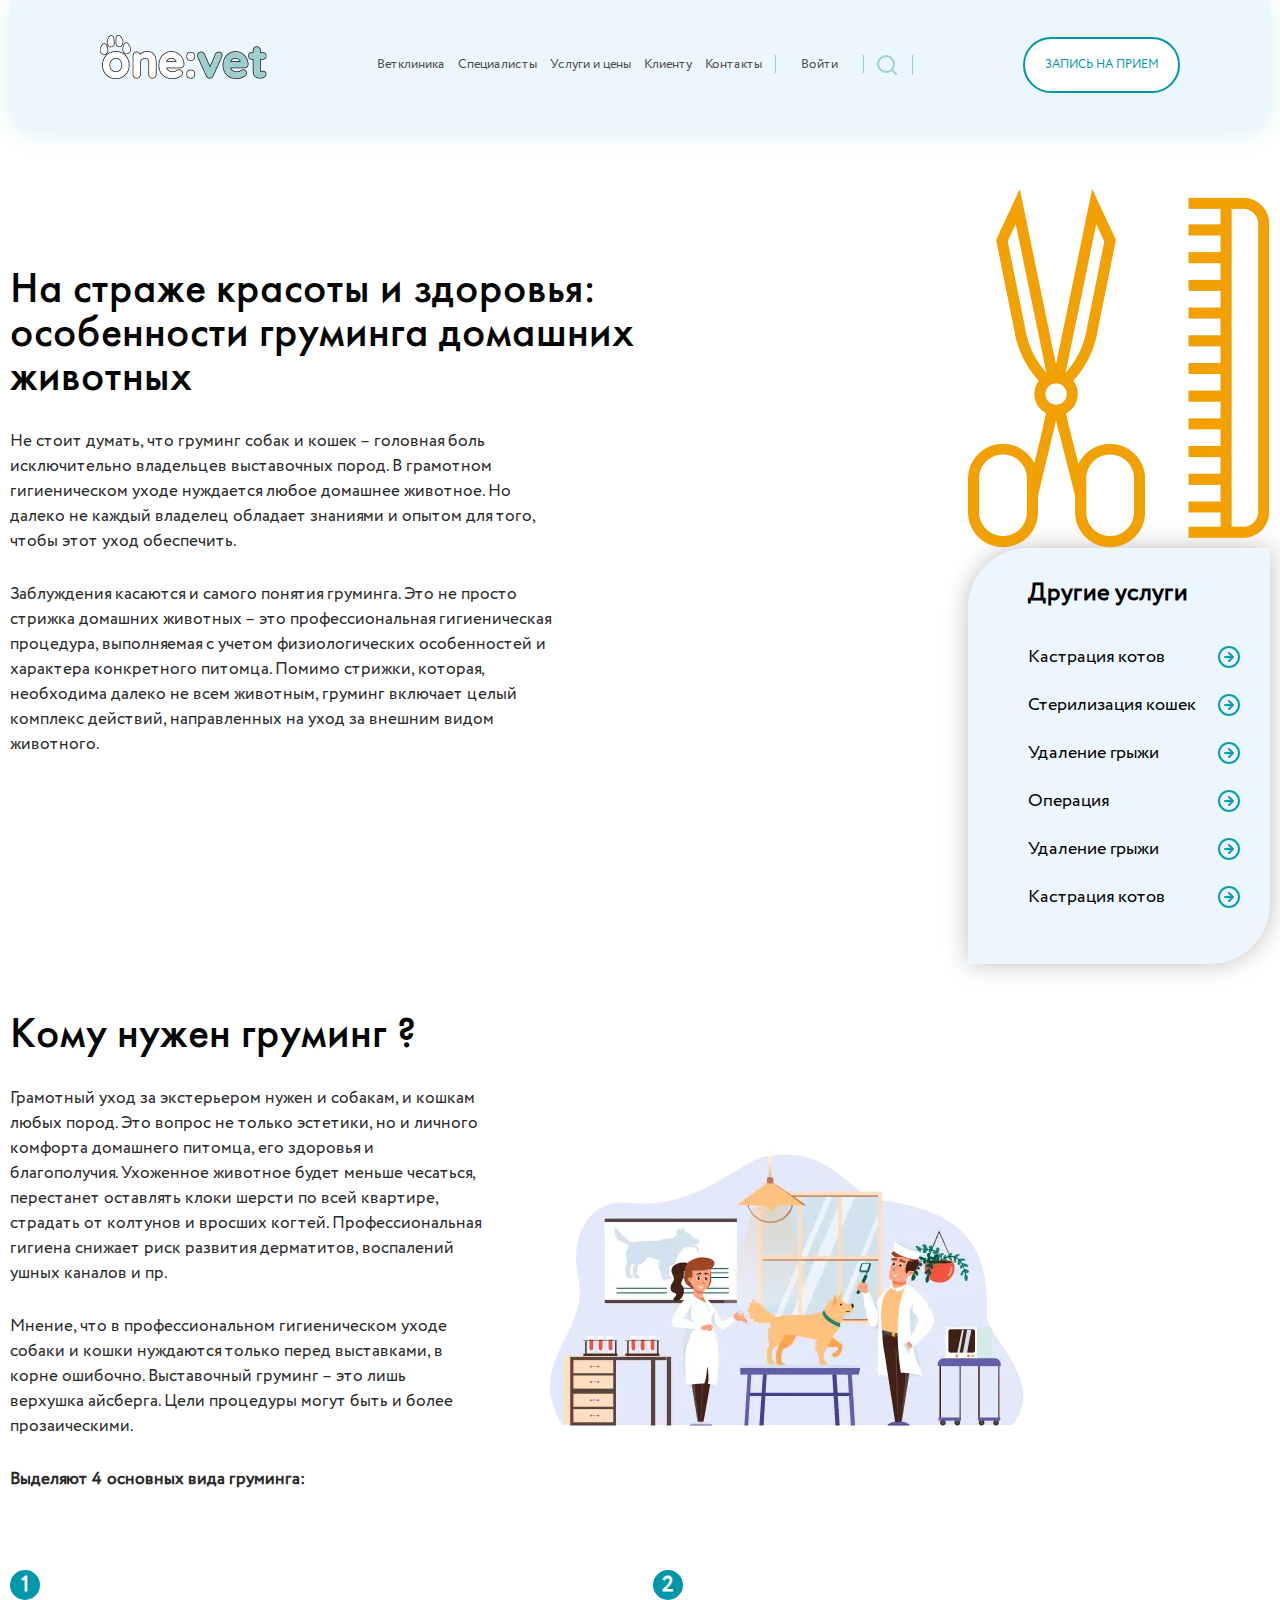
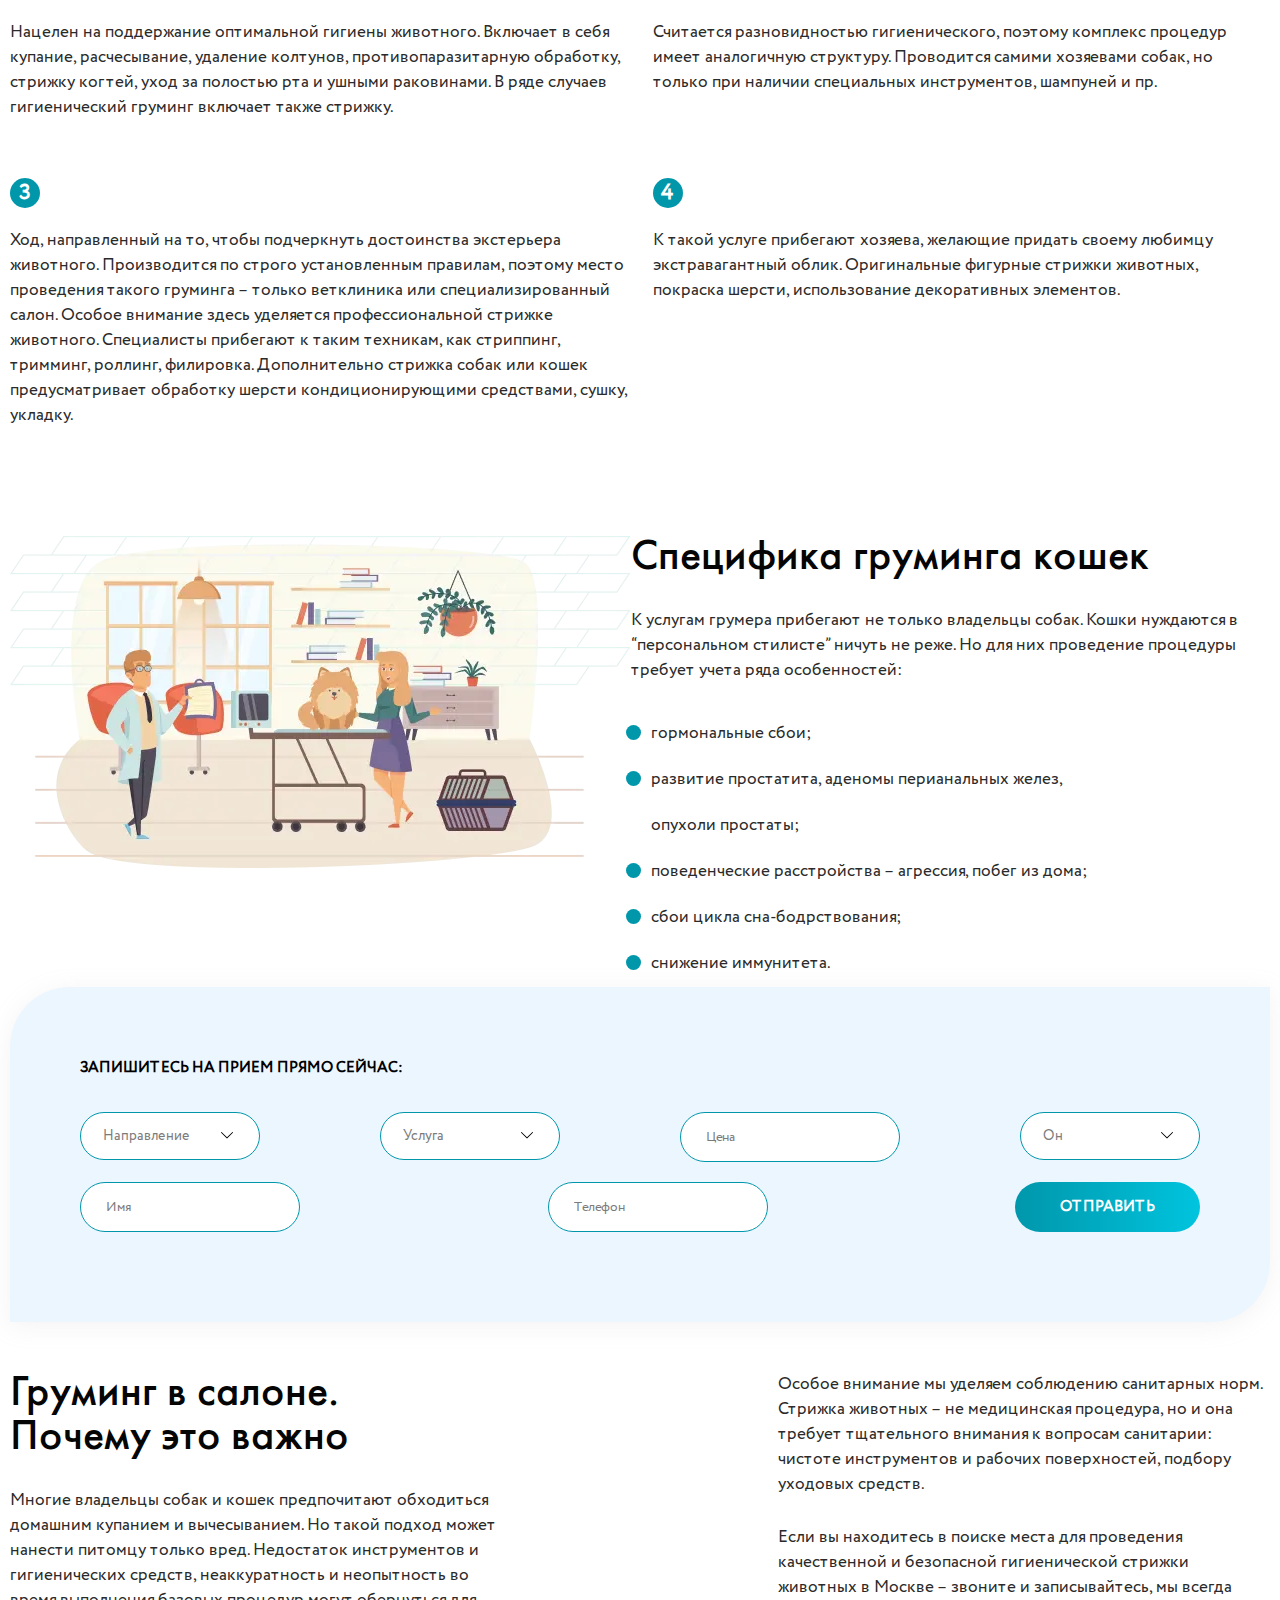
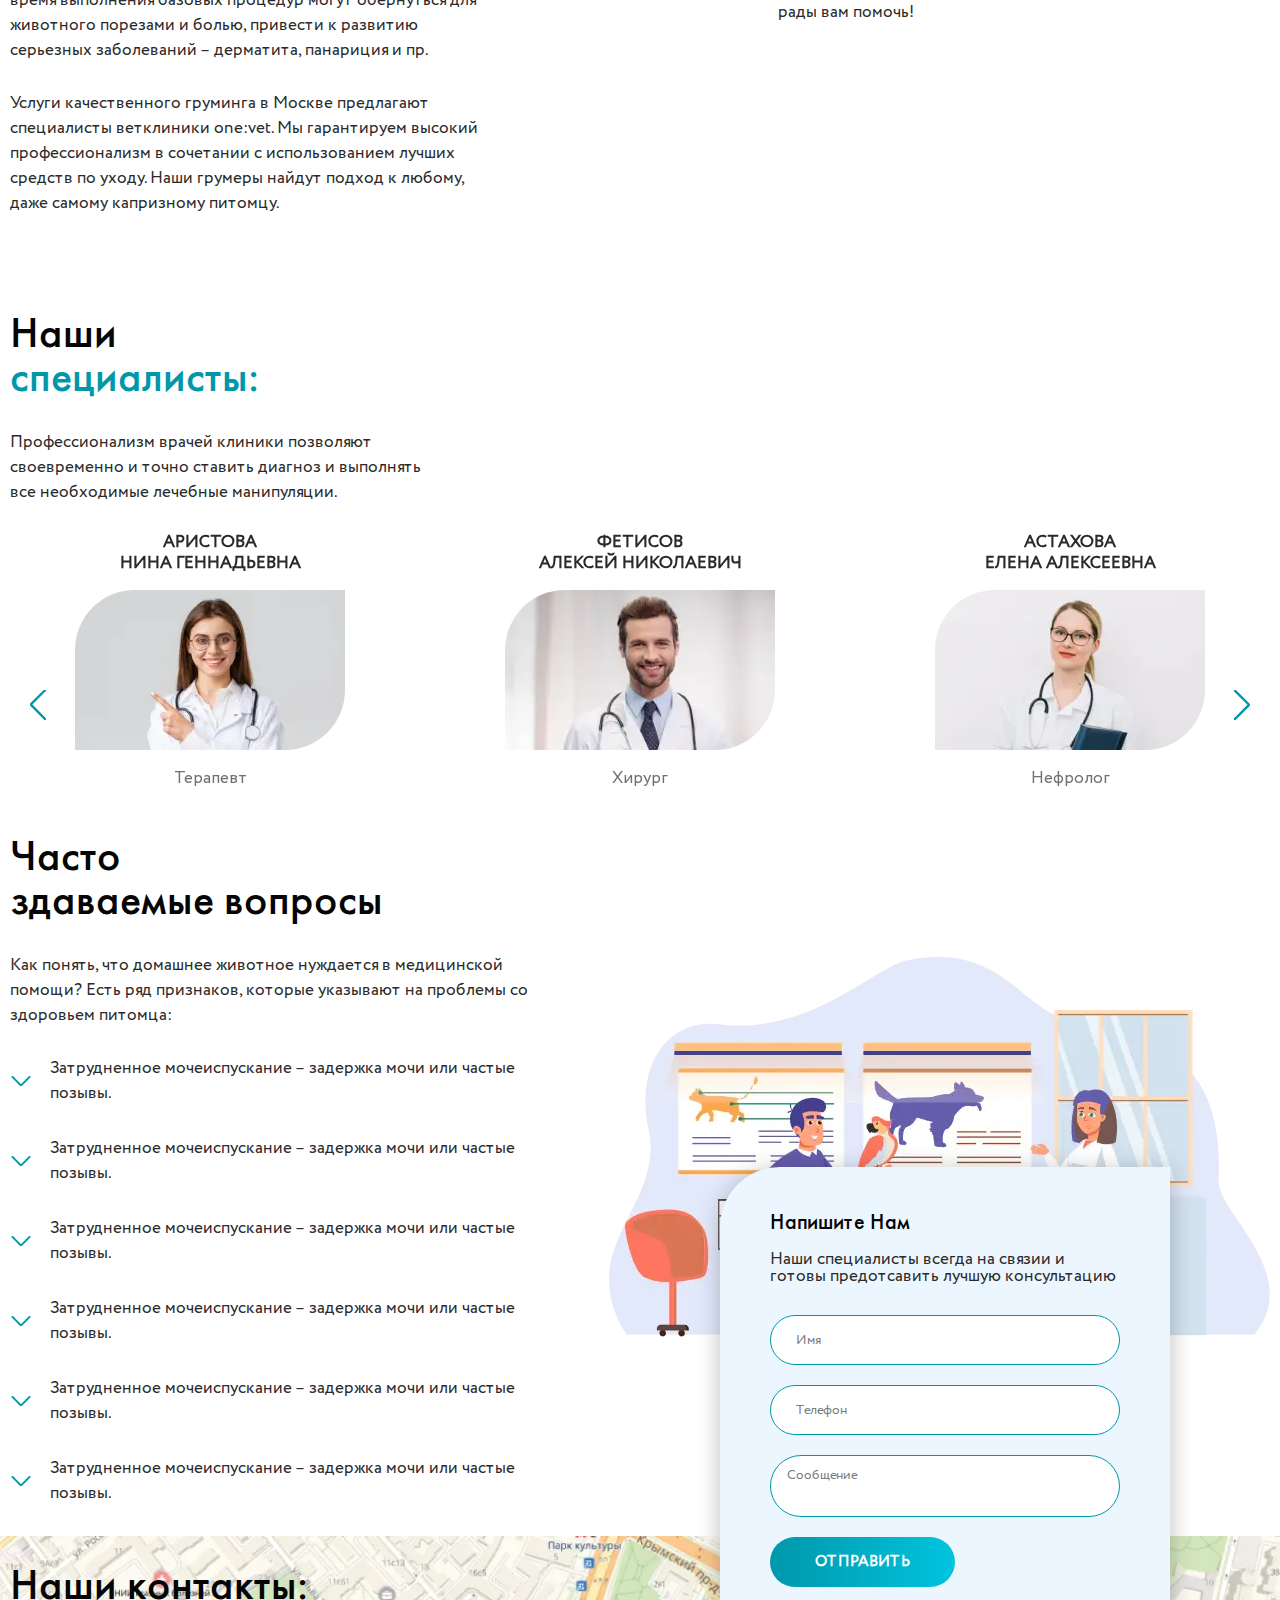
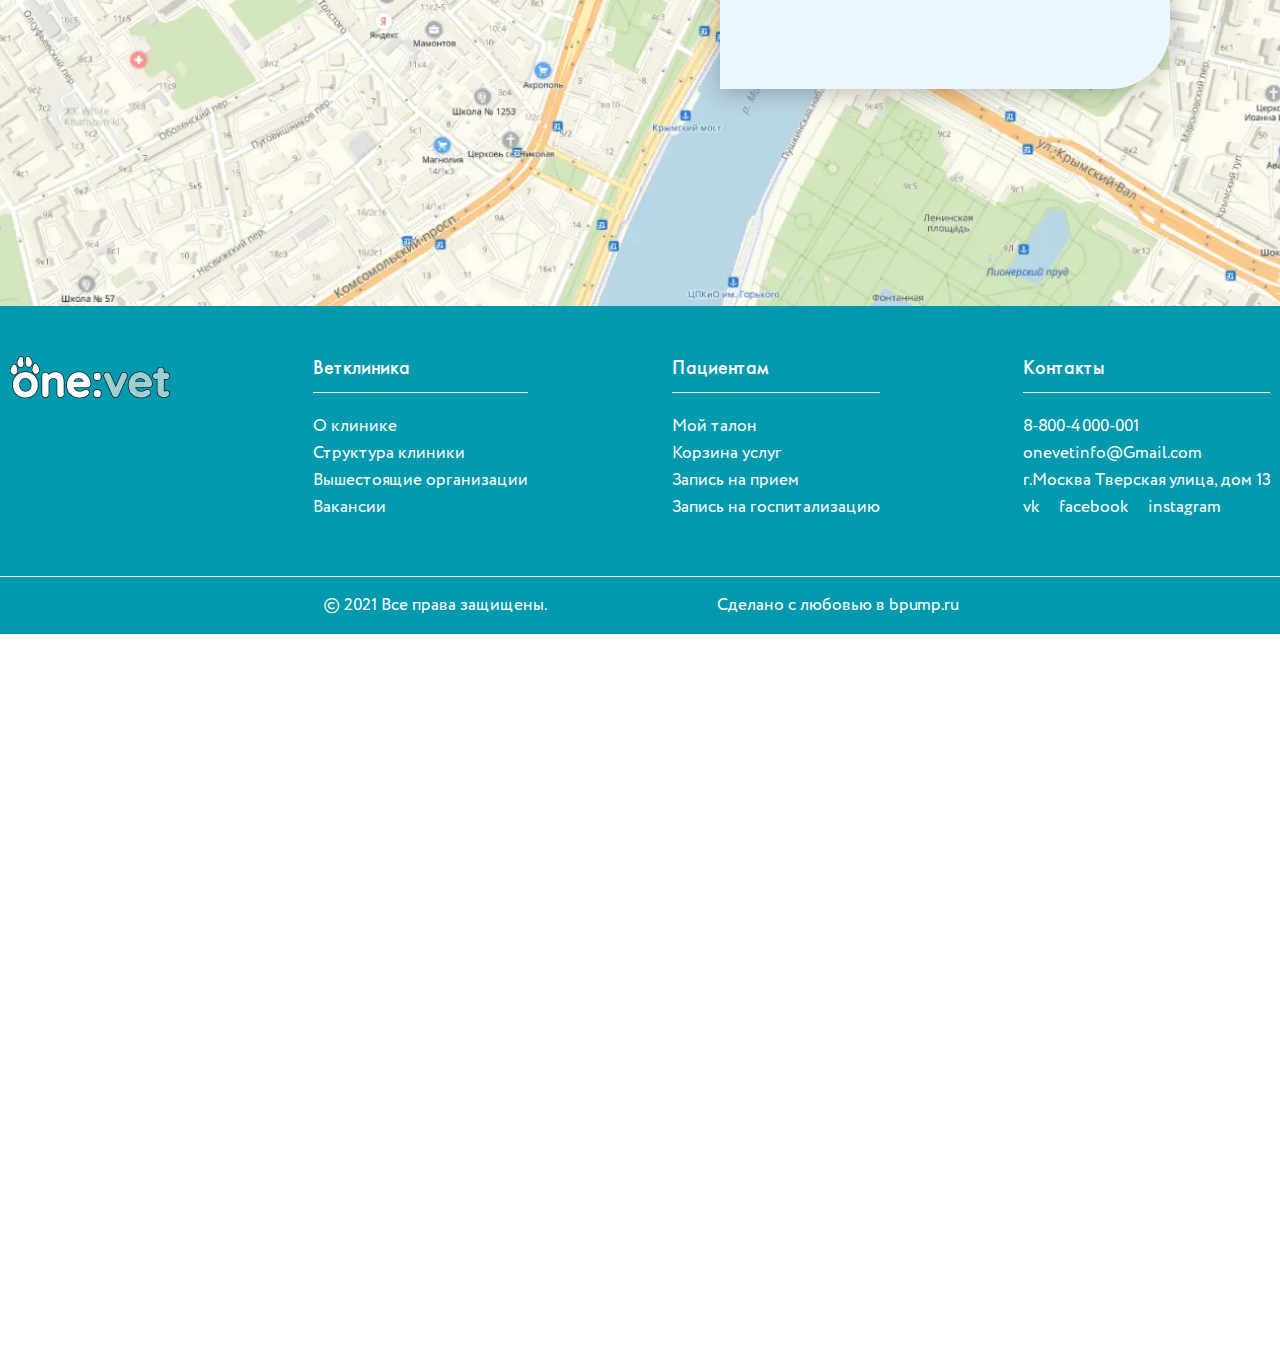
==== gruming.html @ 9a0c72d8 "last pages" ====
<!DOCTYPE html><html lang="ru"><head>	<title>Главная</title>	<meta charset="UTF-8">	<meta name="format-detection" content="telephone=no">	<link rel="stylesheet" href="css/style.min.css">	<link rel="shortcut icon" href="favicon.ico">	<!-- <meta name="robots" content="noindex, nofollow"> -->	<!-- <meta name="viewport" content="width=device-width, initial-scale=1.0, maximum-scale=1.0, user-scalable=0"> -->	<meta name="viewport" content="width=device-width, initial-scale=1.0"></head><body>	<div class="wrapper">		<header class="header">	<div class="header__content _container">		<div class="header__menu menu">			<div class="menu__icon icon-menu">				<span></span>				<span></span>				<span></span>			</div>			<a href="#" class="header-logo"><picture><source srcset="img/home/logo.webp" type="image/webp"><img src="img/home/logo.png" alt="Logo"></picture></a>			<nav class="menu__body">				<ul class="menu__list">					<li><a href="#" class="menu__link">							Ветклиника						</a></li>					<li><a href="#" class="menu__link">							Специалисты						</a></li>					<li><a href="#" class="menu__link">							Услуги и цены						</a></li>					<li><a href="#" class="menu__link">							Клиенту						</a></li>					<li><a href="#" class="menu__link">							Контакты						</a></li>					<li class="enter"><a href="#" class="menu__link">							Войти						</a></li>					<li class="search"><a href="#" class="menu__link">							<picture><source srcset="img/icons/03.svg" type="image/webp"><img src="img/icons/03.svg" alt="Search"></picture>						</a></li>				</ul>			</nav>			<div class="header-order">				<a href="tel:999999999">Запись на прием</a>			</div>		</div>	</div></header>		<main class="page">			<section class="ster1 _container">				<div class="ster1-text">					<div class="ster1-title title">						На страже красоты и						здоровья: особенности						груминга домашних						животных					</div>					<div class="ster1-about text">						Не стоит думать, что груминг собак и кошек – головная боль исключительно владельцев выставочных пород.						В грамотном гигиеническом уходе нуждается любое домашнее животное. Но далеко не каждый владелец						обладает знаниями и опытом для того, чтобы этот уход обеспечить.					</div>					<div class="ster1-about text">						Заблуждения касаются и самого понятия груминга. Это не просто стрижка домашних животных – это						профессиональная гигиеническая процедура, выполняемая с учетом физиологических особенностей и						характера конкретного питомца. Помимо стрижки, которая, необходима далеко не всем животным, груминг						включает целый комплекс действий, направленных на уход за внешним видом животного.					</div>				</div>				<div class="ster1-img">					<picture><source srcset="img/gruming/01.webp" type="image/webp"><img src="img/gruming/01.png" alt="Photo" class="serv-img"></picture>					<div class="ster1-serv">						<div class="serv2-title">							Другие услуги						</div>						<ul class="ster1-list">							<li class="ster1-item">								<div class="ster1_item">									Кастрация котов								</div>								<a href="#">									<picture><source srcset="img/icons/05.svg" type="image/webp"><img src="img/icons/05.svg" alt="Icon"></picture>								</a>							</li>							<li class="ster1-item">								<div class="ster1_item">									Стерилизация кошек								</div>								<a href="#">									<picture><source srcset="img/icons/05.svg" type="image/webp"><img src="img/icons/05.svg" alt="Icon"></picture>								</a>							</li>							<li class="ster1-item">								<div class="ster1_item">									Удаление грыжи								</div>								<a href="#">									<picture><source srcset="img/icons/05.svg" type="image/webp"><img src="img/icons/05.svg" alt="Icon"></picture>								</a>							</li>							<li class="ster1-item">								<div class="ster1_item">									Операция								</div>								<a href="#">									<picture><source srcset="img/icons/05.svg" type="image/webp"><img src="img/icons/05.svg" alt="Icon"></picture>								</a>							</li>							<li class="ster1-item">								<div class="ster1_item">									Удаление грыжи								</div>								<a href="#">									<picture><source srcset="img/icons/05.svg" type="image/webp"><img src="img/icons/05.svg" alt="Icon"></picture>								</a>							</li>							<li class="ster1-item">								<div class="ster1_item">									Кастрация котов								</div>								<a href="#">									<picture><source srcset="img/icons/05.svg" type="image/webp"><img src="img/icons/05.svg" alt="Icon"></picture>								</a>							</li>						</ul>					</div>				</div>			</section>			<section class="orto2 _container">				<div class="orto2-text">					<div class="orto2-title title">						Кому нужен груминг						?					</div>					<div class="orto2-about text">						Грамотный уход за экстерьером нужен и собакам, и кошкам любых пород. Это вопрос не только эстетики, но						и личного комфорта домашнего питомца, его здоровья и благополучия. Ухоженное животное будет меньше						чесаться, перестанет оставлять клоки шерсти по всей квартире, страдать от колтунов и вросших когтей.						Профессиональная гигиена снижает риск развития дерматитов, воспалений ушных каналов и пр.					</div>					<div class="orto2-about text">						Мнение, что в профессиональном гигиеническом уходе собаки и кошки нуждаются только перед выставками, в						корне ошибочно. Выставочный груминг – это лишь верхушка айсберга. Цели процедуры могут быть и более						прозаическими.					</div>					<div class="orto2-about text">						<span>Выделяют 4 основных вида груминга:</span>					</div>				</div>				<div class="orto2-text1">					<div class="vak-img">						<picture><source srcset="img/steril/05.webp" type="image/webp"><img src="img/steril/05.png" alt="Photo" class="sec-img"></picture>					</div>				</div>			</section>			<section class="ster8 _container">				<div class="ster8-content">					<div class="ster8-item">						<div class="ster8-numb">							1						</div>						<div class="ster8-about text">							Нацелен на поддержание оптимальной гигиены животного.							Включает в себя купание, расчесывание, удаление колтунов, противопаразитарную обработку, стрижку							когтей, уход за полостью							рта и ушными раковинами. В ряде случаев гигиенический груминг							включает также стрижку.						</div>					</div>					<div class="ster8-item">						<div class="ster8-numb">							2						</div>						<div class="ster8-about text">							Считается разновидностью гигиенического, поэтому комплекс процедур имеет аналогичную структуру.							Проводится самими хозяевами собак, но только при наличии специальных инструментов, шампуней и пр.						</div>					</div>					<div class="ster8-item">						<div class="ster8-numb">							3						</div>						<div class="ster8-about text">							Ход, направленный на то, чтобы подчеркнуть достоинства экстерьера животного. Производится по строго							установленным правилам, поэтому место проведения такого груминга – только ветклиника или							специализированный салон. Особое внимание здесь уделяется профессиональной стрижке животного.							Специалисты прибегают к таким техникам, как стриппинг, тримминг, роллинг, филировка. Дополнительно							стрижка собак или кошек предусматривает обработку шерсти кондиционирующими средствами, сушку,							укладку.						</div>					</div>					<div class="ster8-item">						<div class="ster8-numb">							4						</div>						<div class="ster8-about text">							К такой услуге прибегают хозяева, желающие придать своему любимцу экстравагантный облик.							Оригинальные фигурные стрижки животных, покраска шерсти, использование декоративных элементов.						</div>					</div>				</div>			</section>			<section class="orto1 _container">				<div class="orto2-img">					<picture><source srcset="img/steril/03.webp" type="image/webp"><img src="img/steril/03.png" alt="Photo" class="sec-img"></picture>				</div>				<div>					<div class="title">						Специфика						груминга кошек					</div>					<div class="text">						К услугам грумера прибегают не только владельцы собак. Кошки нуждаются в “персональном стилисте”						ничуть не реже. Но для них проведение процедуры требует учета ряда особенностей:					</div>					<ul class="orto2-list">						<li class="ster3-item ">							гормональные сбои;						</li>						<li class="ster3-item ">							развитие простатита, аденомы перианальных желез, опухоли простаты;						</li>						<li class="ster3-item ">							поведенческие расстройства – агрессия, побег из дома;						</li>						<li class="ster3-item ">							сбои цикла сна-бодрствования;						</li>						<li class="ster3-item ">							снижение иммунитета.						</li>					</ul>				</div>			</section>			<section class="ster5 _container">				<div class="ster5-title">					Запишитесь на прием прямо сейчас:				</div>				<form action="#">					<div class="ster5-form1">						<div class="ster5-sel1">							<select name="form[]" class="form">								<option value="1" selected="selected">Направление</option>								<option value="2">Направление</option>								<option value="3">Направление</option>								<option value="4">Направление</option>							</select>						</div>						<div class="ster5-sel2">							<select name="form[]" class="form">								<option value="1" selected="selected">Услуга</option>								<option value="2">Услуга</option>								<option value="3">Услуга</option>								<option value="4">Услуга</option>							</select>						</div>						<div class="ster5-inp1">							<input autocomplete="off" type="text" name="form[]" data-error="Ошибка" data-value="Цена"								class="input">						</div>						<div class="ster5-sel3">							<select name="form[]" class="form">								<option value="1" selected="selected">Он</option>								<option value="2">Она								</option>							</select>						</div>					</div>					<div class="ster5-form1">						<div class="ster5-inp2">							<input autocomplete="off" type="text" name="form[]" data-error="Ошибка" data-value="Имя"								class="input">						</div>						<div class="ster5-inp2">							<input autocomplete="off" type="text" name="form[]" data-error="Ошибка" data-value="Телефон"								class="input">						</div>						<div class="ster5-btn">							<button type="submit" class="form__btn btn">ОТПРАВИТЬ</button>						</div>					</div>				</form>			</section>			<section class="ster4 _container">				<div class="ster4-text">					<div class="ster4-title title">						Груминг в салоне. <br>						Почему это важно					</div>					<div class="ster4-about text">						Многие владельцы собак и кошек предпочитают обходиться домашним купанием и вычесыванием. Но такой						подход может нанести питомцу только вред. Недостаток инструментов и гигиенических средств,						неаккуратность и неопытность во время выполнения базовых процедур могут обернуться для животного						порезами и болью, привести к развитию серьезных заболеваний – дерматита, панариция и пр.					</div>					<div class="ster4-about text">						Услуги качественного груминга в Москве предлагают специалисты ветклиники one:vet. Мы гарантируем						высокий профессионализм в сочетании с использованием лучших средств по уходу. Наши грумеры найдут						подход к любому, даже самому капризному питомцу.					</div>				</div>				<div class="ster4-img">					<div class="ster4-about text">						Особое внимание мы уделяем соблюдению санитарных норм. Стрижка животных – не медицинская процедура, но						и она требует тщательного внимания к вопросам санитарии: чистоте инструментов и рабочих поверхностей,						подбору уходовых средств.					</div>					<div class="ster4-about text">						Если вы находитесь в поиске места для проведения качественной и безопасной гигиенической стрижки						животных в Москве – звоните и записывайтесь, мы всегда рады вам помочь!					</div>				</div>			</section>			<section class="sec10 _container">				<div class="sec10-title title">					Наши<br>					<span>специалисты:</span>				</div>				<div class="sec10-about text">					Профессионализм врачей клиники позволяют своевременно и&nbsp;точно ставить диагноз и&nbsp;выполнять все					необходимые					лечебные манипуляции.				</div>				<div class="sec10-slider _swiper">					<div class="sec10-slide">						<div class="slide-name">							Аристова<br>							Нина Геннадьевна						</div>						<div class="slide-photo">							<picture><source srcset="img/home/08.webp" type="image/webp"><img src="img/home/08.png" alt="Doctor"></picture>						</div>						<div class="slide-doctor">							Терапевт						</div>					</div>					<div class="sec10-slide">						<div class="slide-name">							Фетисов<br>							Алексей Николаевич						</div>						<div class="slide-photo">							<picture><source srcset="img/home/09.webp" type="image/webp"><img src="img/home/09.png" alt="Doctor"></picture>						</div>						<div class="slide-doctor">							Хирург						</div>					</div>					<div class="sec10-slide">						<div class="slide-name">							Астахова<br>							Елена Алексеевна						</div>						<div class="slide-photo">							<picture><source srcset="img/home/10.webp" type="image/webp"><img src="img/home/10.png" alt="Doctor"></picture>						</div>						<div class="slide-doctor">							Нефролог						</div>					</div>					<div class="sec10-slide">						<div class="slide-name">							Аристова<br>							Нина Геннадьевна						</div>						<div class="slide-photo">							<picture><source srcset="img/home/08.webp" type="image/webp"><img src="img/home/08.png" alt="Doctor"></picture>						</div>						<div class="slide-doctor">							Терапевт						</div>					</div>					<div class="sec10-slide">						<div class="slide-name">							Фетисов<br>							Алексей Николаевич						</div>						<div class="slide-photo">							<picture><source srcset="img/home/09.webp" type="image/webp"><img src="img/home/09.png" alt="Doctor"></picture>						</div>						<div class="slide-doctor">							Хирург						</div>					</div>					<div class="sec10-slide">						<div class="slide-name">							Астахова<br>							Елена Алексеевна						</div>						<div class="slide-photo">							<picture><source srcset="img/home/10.webp" type="image/webp"><img src="img/home/10.png" alt="Doctor"></picture>						</div>						<div class="slide-doctor">							Нефролог						</div>					</div>				</div>				<div class="st-prev"></div>				<div class="st-next"></div>			</section>			<section class="ster10 _container">				<div class="ster10-text">					<div class="ster10-title title">						Часто <br>						здаваемые вопросы					</div>					<div class="ster10-about text">						Как понять, что домашнее животное нуждается в медицинской помощи? Есть ряд признаков, которые						указывают на проблемы со здоровьем питомца:					</div>					<div class="spollers-block _spollers _one">						<div class="spollers-block__item">							<div class="spollers-block__title text _spoller">								Затрудненное мочеиспускание – задержка мочи или частые позывы.							</div>							<div class="spollers-block__body text">								Это может быть вызвано патологиями или инфекциями мочевыводящих путей, которые очень опасны.							</div>						</div>						<div class="spollers-block__item">							<div class="spollers-block__title text _spoller">								Затрудненное мочеиспускание – задержка мочи или частые позывы.							</div>							<div class="spollers-block__body text">								Это может быть вызвано патологиями или инфекциями мочевыводящих путей, которые очень опасны.							</div>						</div>						<div class="spollers-block__item">							<div class="spollers-block__title text _spoller">								Затрудненное мочеиспускание – задержка мочи или частые позывы.							</div>							<div class="spollers-block__body text">								Это может быть вызвано патологиями или инфекциями мочевыводящих путей, которые очень опасны.							</div>						</div>						<div class="spollers-block__item">							<div class="spollers-block__title text _spoller">								Затрудненное мочеиспускание – задержка мочи или частые позывы.							</div>							<div class="spollers-block__body text">								Это может быть вызвано патологиями или инфекциями мочевыводящих путей, которые очень опасны.							</div>						</div>						<div class="spollers-block__item">							<div class="spollers-block__title text _spoller">								Затрудненное мочеиспускание – задержка мочи или частые позывы.							</div>							<div class="spollers-block__body text">								Это может быть вызвано патологиями или инфекциями мочевыводящих путей, которые очень опасны.							</div>						</div>						<div class="spollers-block__item">							<div class="spollers-block__title text _spoller">								Затрудненное мочеиспускание – задержка мочи или частые позывы.							</div>							<div class="spollers-block__body text">								Это может быть вызвано патологиями или инфекциями мочевыводящих путей, которые очень опасны.							</div>						</div>					</div>				</div>				<div class="ster10-img">					<picture><source srcset="img/steril/06.webp" type="image/webp"><img src="img/steril/06.png" alt="Photo" class="sec-img"></picture>				</div>				<div class="sec13">					<div class="sec13-title">						Напишите нам					</div>					<div class="sec13-text">						Наши специалисты всегда на связии и готовы предотсавить лучшую консультацию					</div>					<form action="#">						<input autocomplete="off" type="text" name="form[]" data-error="Ошибка" data-value="Имя"							class="input input1">						<input autocomplete="off" type="text" name="form[]" data-error="Ошибка" data-value="Телефон"							class="input input1">						<textarea autocomplete="off" name="form[]" data-value="Сообщение" data-error="Ошибка" class="input"							style="padding: 9px 16px; height: 62px;"></textarea>						<button type="submit" class="form__btn btn">Отправить</button>					</form>				</div>			</section>			<section class="sec14">				<div class="sec14-content _container">					<div class="sec14-title title">						Наши контакты:					</div>				</div>			</section>		</main>		<footer class="footer">	<div class="footer__content _container">		<div class="footer-top">			<div class="footer-logo">				<picture><source srcset="img/home/logo-footer.webp" type="image/webp"><img src="img/home/logo-footer.png" alt="Logo"></picture>			</div>			<div class="footer-clinic">				<div class="clinic-title">					Ветклиника				</div>				<div class="clinic-list">					<ul>						<li><a href="#">								О клинике							</a></li>						<li><a href="#">								Структура клиники							</a></li>						<li><a href="#">								Вышестоящие организации							</a></li>						<li><a href="#">								Вакансии							</a></li>					</ul>				</div>			</div>			<div class="footer-pacient">				<div class="pacient-title">					Пациентам				</div>				<div class="pacient-list">					<ul>						<li><a href="#">								Мой талон							</a></li>						<li><a href="#">								Корзина услуг							</a></li>						<li><a href="#">								Запись на прием							</a></li>						<li><a href="#">								Запись на госпитализацию							</a></li>					</ul>				</div>			</div>			<div class="footer-contacts">				<div class="contacts-title">					Контакты				</div>				<div class="contacts-list">					<ul>						<li><a href="tel:88004000001">								8-800-4000-001							</a></li>						<li><a href="mailto:onevetinfo@Gmail.com">								onevetinfo@Gmail.com							</a></li>						<li>							г.Москва Тверская улица, дом 13						</li>						<li><a href="#" class="social">								vk							</a>							<a href="#" class="social">								facebook							</a>							<a href="#">								instagram							</a>						</li>					</ul>				</div>			</div>		</div>	</div>	<div class="footer-bottom">		<div class="footer-rights">			© 2021 Все права защищены.		</div>		<div class="footer-company">			Сделано с любовью в bpump.ru		</div>	</div></footer>	</div>	<div class="popup popup_popup">	<div class="popup__content">		<div class="popup__body">			<div class="popup__close"></div>		</div>	</div></div><div class="popup popup_massagename-message">	<div class="popup__content">		<div class="popup__body">			<div class="popup__close"></div>		</div>	</div></div><div class="popup popup_video">	<div class="popup__content">		<div class="popup__body">			<div class="popup__close popup__close_video"></div>			<div class="popup__video _video"></div>		</div>	</div></div>	<!-- Swiper --><!-- <script src="https://unpkg.com/swiper/swiper-bundle.min.js"></script> --><script src="js/vendors.min.js"></script><script src="js/app.min.js"></script></body></html>
---- css/style.min.css ----
@charset "UTF-8";@font-face{font-family:Circe-Regular;font-display:swap;src:url(../fonts/Circe-Regular.woff) format("woff"),url(../fonts/Circe-Regular.woff2) format("woff2");font-weight:400;font-style:normal}@font-face{font-family:FuturaMediumC;font-display:swap;src:url(../fonts/FuturaMediumC.woff) format("woff"),url(../fonts/FuturaMediumC.woff2) format("woff2");font-weight:400;font-style:normal}*{padding:0;margin:0;border:0}*,:after,:before{-webkit-box-sizing:border-box;box-sizing:border-box}:active,:focus{outline:0}a:active,a:focus{outline:0}aside,footer,header,nav,section{display:block}body,html{height:100%;min-width:320px}body{line-height:1;font-family:Circe-regular;-ms-text-size-adjust:100%;-moz-text-size-adjust:100%;-webkit-text-size-adjust:100%}button,input,textarea{font-family:Circe-regular}input::-ms-clear{display:none}button{cursor:pointer}button::-moz-focus-inner{padding:0;border:0}a,a:visited{text-decoration:none}a:hover{text-decoration:none}ul li{list-style:none}img{vertical-align:top}h1,h2,h3,h4,h5,h6{font-weight:inherit;font-size:inherit}body{color:#2a2a2a;font-size:17px}body._lock{overflow:hidden}.wrapper{width:100%;min-height:100%;overflow:hidden;display:-webkit-box;display:-ms-flexbox;display:flex;-webkit-box-orient:vertical;-webkit-box-direction:normal;-ms-flex-direction:column;flex-direction:column}._container{max-width:1260px;margin:0 auto}.btn{display:-webkit-inline-box;display:-ms-inline-flexbox;display:inline-flex;padding:14px 45px;font-weight:700;font-size:15px;line-height:22px;text-transform:uppercase;background:-webkit-gradient(linear,left top,right top,from(#0097ab),to(#00c4de));background:-o-linear-gradient(left,#0097ab 0,#00c4de 100%);background:linear-gradient(90deg,#0097ab 0,#00c4de 100%);border-radius:50px;color:#fff}.select{position:relative;width:180px;margin-bottom:20px}.select__item{position:relative}.select__title{position:relative;color:#7b7b7b;background:#fff;border:1px solid #0097ab;border-radius:100px;cursor:pointer;padding:8px 7px;padding-right:40px}.select__title:after{position:absolute;content:url(../img/icons/04.svg);top:13px;left:140px}.select__value{display:-webkit-box;display:-ms-flexbox;display:flex;font-size:14px;height:30px;padding:0 15px;-webkit-box-align:center;-ms-flex-align:center;align-items:center;-webkit-box-pack:justify;-ms-flex-pack:justify;justify-content:space-between;-webkit-box-orient:horizontal;-webkit-box-direction:reverse;-ms-flex-direction:row-reverse;flex-direction:row-reverse}.select__value span{height:1em;overflow:hidden;display:-webkit-box;-webkit-line-clamp:1;-webkit-box-orient:vertical}.select__value:before{content:"";display:inline-block;-webkit-transition:all .3s ease 0s;-o-transition:all .3s ease 0s;transition:all .3s ease 0s;width:11px;height:7px}.select__input{width:100%;background-color:transparent;height:100%}.select__options{color:#000;display:none;position:absolute;top:29px;border-radius:0 0 4px 4px;min-width:100%;left:0;background-color:#fff;border-top:0;border:1px solid #d9d9d9;border-top:0;font-size:14px;padding:10px 0 5px 0}.select__option{cursor:pointer;padding:5px 15px;margin:0}.select._active{z-index:5}.select._active .select__value:before{-webkit-transform:rotate(-180deg);-ms-transform:rotate(-180deg);transform:rotate(-180deg)}.select._active .select__options{display:block}input[type=email],input[type=tel],input[type=text],textarea{-webkit-appearance:none;-moz-appearance:none;appearance:none}.input{padding:14px 25px;color:#7b7b7b;background:#fff;border:1px solid #0097ab;border-radius:100px;width:100%;display:block;margin-bottom:20px}textarea.input{resize:none;padding:0 0}.checkbox{position:relative}.checkbox__input{position:absolute;width:0;height:0;opacity:0;visibility:hidden}.checkbox__input:checked+.checkbox__text:before{background:#fff url(../img/icons/check.svg) center no-repeat}.checkbox__text{display:-webkit-inline-box;display:-ms-inline-flexbox;display:inline-flex;-webkit-box-align:center;-ms-flex-align:center;align-items:center;position:relative;font-size:16px;color:#fff;letter-spacing:-.3px;line-height:calc(20 / 16);cursor:pointer}.checkbox__text:before{content:"";-ms-flex-item-align:start;align-self:flex-start;margin:0 14px 0 0;-webkit-box-flex:0;-ms-flex:0 0 20px;flex:0 0 20px;left:0;top:0;width:20px;height:18px;background:#fff;border:1px solid #a7a9ac}.checkbox a{color:#fff;text-decoration:underline}.checkbox._error .checkbox__text:before{border:1px solid #ee1212}.options{display:-webkit-box;display:-ms-flexbox;display:flex;-webkit-box-orient:vertical;-webkit-box-direction:normal;-ms-flex-direction:column;flex-direction:column;-webkit-box-align:start;-ms-flex-align:start;align-items:flex-start}.options__item{position:relative;cursor:pointer}.options__input{position:absolute;width:0;height:0;opacity:0;left:0;top:0;visibility:hidden}.options__input:checked+.options__text:after{-webkit-transform:scale(1);-ms-transform:scale(1);transform:scale(1)}.options__text{display:-webkit-inline-box;display:-ms-inline-flexbox;display:inline-flex;-webkit-box-align:center;-ms-flex-align:center;align-items:center;position:relative;font-size:16px;color:#fff;letter-spacing:-.3px;line-height:calc(20 / 16)}.options__text:before{content:"";-ms-flex-item-align:start;align-self:flex-start;margin:0 14px 0 0;-webkit-box-flex:0;-ms-flex:0 0 20px;flex:0 0 20px;left:0;top:0;border-radius:50%;width:20px;height:18px;background:#fff;border:1px solid #a7a9ac}.options__text:after{content:"";-webkit-transition:all .3s ease 0s;-o-transition:all .3s ease 0s;transition:all .3s ease 0s;-webkit-transform:scale(0);-ms-transform:scale(0);transform:scale(0);width:10px;height:10px;border-radius:50%;background-color:#77243a;position:absolute;left:5px;top:4px}.rating{display:-webkit-box;display:-ms-flexbox;display:flex;-webkit-box-align:end;-ms-flex-align:end;align-items:flex-end;font-size:40px;line-height:.75;-webkit-transition:opacity .3s ease 0s;-o-transition:opacity .3s ease 0s;transition:opacity .3s ease 0s}.rating.rating_sending{opacity:.2}.rating.rating_set .rating__active,.rating.rating_set .rating__item{cursor:pointer}.rating__body{position:relative}.rating__body::before{content:"★★★★★";display:block}.rating__active{position:absolute;width:0%;height:100%;top:0;left:0;overflow:hidden}.rating__active::before{content:"★★★★★";position:absolute;width:100%;height:100%;top:0;left:0;color:#ffd300}.rating__items{display:-webkit-box;display:-ms-flexbox;display:flex;position:absolute;width:100%;height:100%;top:0;left:0}.rating__item{-webkit-box-flex:0;-ms-flex:0 0 20%;flex:0 0 20%;height:100%;opacity:0}.rating__value{font-size:50%;line-height:1;padding:0 0 0 10px}.quantity{width:88px;height:40px;display:-webkit-box;display:-ms-flexbox;display:flex;border:1px solid rgba(166,166,166,.45)}.quantity__button{-webkit-box-flex:0;-ms-flex:0 0 30px;flex:0 0 30px;position:relative;cursor:pointer}.quantity__button::after,.quantity__button::before{content:"";position:absolute;top:50%;left:50%;-webkit-transition:all .3s ease 0s;-o-transition:all .3s ease 0s;transition:all .3s ease 0s;margin:0 0 0 -4.5px;background-color:#a6a6a6;width:9px;height:1px}.quantity__button_plus::before{-webkit-transform:rotate(-90deg);-ms-transform:rotate(-90deg);transform:rotate(-90deg)}.quantity__input{-webkit-box-flex:1;-ms-flex:1 1 auto;flex:1 1 auto}.quantity__input input{height:100%;color:#a6a6a6;font-size:12px;width:100%;text-align:center}.row:after{display:block;content:"";clear:both}.rub:after{content:"₽"}ol.counter{list-style-type:none;counter-reset:item}ol.counter li{position:relative;padding:0 0 0 45px}ol.counter li:before{counter-increment:item;content:counter(item);position:absolute;left:0;top:0;color:#818181;font-size:14px;font-weight:700;text-align:center;line-height:26px;border-radius:50%;width:28px;height:28px;border:1px solid #4274bb}.ellipsis{display:block;overflow:hidden;width:100%;white-space:nowrap;-o-text-overflow:ellipsis;text-overflow:ellipsis}.es{overflow:hidden;white-space:nowrap;-o-text-overflow:ellipsis;text-overflow:ellipsis}.table{display:table;font-size:0;width:100%}.trow{display:table-row}.cell{display:table-cell}.cell.full{width:100%}._ibg{position:relative}._ibg img{position:absolute;width:100%;height:100%;top:0;left:0;-o-object-fit:cover;object-fit:cover}body.ie ._ibg{background-position:center;background-size:cover;background-repeat:no-repeat}body.ie ._ibg img{width:0;height:0;opacity:0;visibility:hidden}._video{position:relative;overflow:hidden;height:0;padding-bottom:56.25%}._video embed,._video iframe,._video object,._video video{position:absolute;top:0;left:0;width:100%;height:100%}.videobg embed,.videobg iframe,.videobg object,.videobg video{position:fixed;top:50%;left:50%;min-width:100%;min-height:100%;width:auto;height:auto;z-index:-100;-webkit-transform:translateX(-50%) translateY(-50%);-ms-transform:translateX(-50%) translateY(-50%);transform:translateX(-50%) translateY(-50%);background-size:cover}._more-content{-webkit-transition:all .3s ease 0s;-o-transition:all .3s ease 0s;transition:all .3s ease 0s;overflow:hidden}._more-link{cursor:pointer}._more-link span{font-style:normal}._more-link span:first-child{display:block}._more-link span:last-child{display:none}._more-link._active span{font-style:normal}._more-link._active span:first-child{display:none}._more-link._active span:last-child{display:block}#map{background:url(../img/icons/loading.gif) center/50px no-repeat}._swiper{overflow:hidden}._swiper .swiper-wrapper{width:100%;height:100%;-webkit-box-sizing:content-box;box-sizing:content-box;display:-webkit-box;display:-ms-flexbox;display:flex;position:relative}._swiper.swiper-container-vertical .swiper-wrapper{-webkit-box-orient:vertical;-webkit-box-direction:normal;-ms-flex-direction:column;flex-direction:column}._swiper.swiper-container-autoheight .swiper-wrapper{-webkit-box-align:start;-ms-flex-align:start;align-items:flex-start}.swiper-container-initialized .swiper-slide{-ms-flex-negative:0;flex-shrink:0}.swiper-container-android .swiper-slide,.swiper-container-android .swiper-wrapper{-webkit-transform:translate3d(0,0,0);transform:translate3d(0,0,0)}.swiper-button-lock{display:none!important}._tabs-block{display:none}._tabs-block._active{display:block}.mirror{-webkit-transform:scale(-1,1);-ms-transform:scale(-1,1);transform:scale(-1,1)}.nicescroll-rails{z-index:1000!important}._custom-scroll{position:fixed;right:0;top:0;width:3px;height:100%;z-index:1000}._custom-scroll__line{background-color:rgba(0,0,0,.5);border-radius:3px 0 0 3px;position:relative;left:0;top:0;width:100%}.header__menu{background:#ecf6ff;-webkit-box-shadow:0 4px 24px rgba(0,151,171,.15);box-shadow:0 4px 24px rgba(0,151,171,.15);border-radius:0 0 25px 25px;padding:35px 90px;font-size:13px;line-height:146.15385%;display:-webkit-box;display:-ms-flexbox;display:flex;-webkit-box-pack:justify;-ms-flex-pack:justify;justify-content:space-between;-webkit-box-align:center;-ms-flex-align:center;align-items:center;-ms-flex-wrap:wrap;flex-wrap:wrap}.header-logo{margin-bottom:15px;position:relative}.menu-items{display:-webkit-box;display:-ms-flexbox;display:flex;-webkit-box-pack:justify;-ms-flex-pack:justify;justify-content:space-between;-webkit-box-align:center;-ms-flex-align:center;align-items:center;-ms-flex-wrap:wrap;flex-wrap:wrap}.menu__body._active{left:0}.menu__body._active .menu__list{display:-webkit-box;display:-ms-flexbox;display:flex;-webkit-box-orient:vertical;-webkit-box-direction:normal;-ms-flex-direction:column;flex-direction:column;-webkit-box-pack:center;-ms-flex-pack:center;justify-content:center;-webkit-box-align:center;-ms-flex-align:center;align-items:center}.menu__body._active .menu__list .menu__link{display:inline-block;font-size:24px;margin-bottom:30px}.menu__list li{display:inline-block}.menu__list li+li{margin-left:10px}.menu__link{color:#4c4c4c}.enter{padding:0 25px;border-left:1px solid #9bcfd5;border-right:1px solid #9bcfd5}.search{padding-right:15px;border-right:1px solid #9bcfd5}.header-order a{display:inline-block;border:2px solid #0097ab;padding:17px 20px;background:#fff;border-radius:40px;font-size:12px;line-height:18px;text-transform:uppercase;color:#0097ab}.icon-menu{display:none}.footer{background:#0099ad;color:#fff}.footer a{color:#fff}.footer ul li{margin-bottom:10px}.footer-top{display:-webkit-box;display:-ms-flexbox;display:flex;-webkit-box-pack:justify;-ms-flex-pack:justify;justify-content:space-between;padding-top:50px;padding-bottom:50px}.clinic-title,.contacts-title,.pacient-title{font-size:20px;line-height:26px;font-family:FuturaMediumC;margin-bottom:25px;border-bottom:1px solid #fff;padding-bottom:10px}.social{margin-right:15px}.footer-bottom{border-top:1px solid #fff;padding:20px 0;display:-webkit-box;display:-ms-flexbox;display:flex;-webkit-box-pack:center;-ms-flex-pack:center;justify-content:center;-webkit-box-align:center;-ms-flex-align:center;align-items:center}.footer-rights{margin-right:170px}._no-webp .sec1-bg{background-image:url(../img/home/bg.png)}.sec1-bg{background-repeat:no-repeat;background-position:center center;background-size:cover}.sec1{padding:20px 0;display:-webkit-box;display:-ms-flexbox;display:flex;-webkit-box-pack:justify;-ms-flex-pack:justify;justify-content:space-between;-webkit-box-align:center;-ms-flex-align:center;align-items:center}.sec2{background:#ecf6ff;-webkit-box-shadow:0 4px 24px rgba(173,173,173,.15);box-shadow:0 4px 24px rgba(173,173,173,.15);border-radius:60px 0;padding:70px 80px}.sec-2-text{font-weight:700;font-size:15px;line-height:22px;text-transform:uppercase;color:#000;margin-bottom:20px}.sec2-form{display:-webkit-box;display:-ms-flexbox;display:flex;-webkit-box-pack:justify;-ms-flex-pack:justify;justify-content:space-between;-ms-flex-wrap:wrap;flex-wrap:wrap}.form{font-size:15px;line-height:22px;text-transform:capitalize}.sec3{display:-webkit-box;display:-ms-flexbox;display:flex;-webkit-box-pack:justify;-ms-flex-pack:justify;justify-content:space-between;-webkit-box-align:center;-ms-flex-align:center;align-items:center}.sec4{display:-webkit-box;display:-ms-flexbox;display:flex;-webkit-box-pack:justify;-ms-flex-pack:justify;justify-content:space-between;-webkit-box-align:center;-ms-flex-align:center;align-items:center}.sec4-text{padding:60px;background:#ecf6ff;-webkit-box-shadow:0 4px 24px rgba(0,151,171,.15);box-shadow:0 4px 24px rgba(0,151,171,.15);border-radius:60px 0}.sec4-about{margin-bottom:42px}.sec6.sec3{padding-top:0;-webkit-box-align:center;-ms-flex-align:center;align-items:center;margin-bottom:50px}._no-webp .sec7{background:url(../img/home/bg-sec.jpg) center no-repeat,rgba(255,255,255,.8)}.sec7{background-size:cover!important;background-blend-mode:color;padding:50px 0}.sec-7{display:-webkit-box;display:-ms-flexbox;display:flex;-webkit-box-pack:justify;-ms-flex-pack:justify;justify-content:space-between;-webkit-box-align:center;-ms-flex-align:center;align-items:center}.sec7-text{-webkit-box-flex:0;-ms-flex:0 1 65%;flex:0 1 65%;opacity:1}.sec7-about{margin-bottom:28px;max-width:450px}.sec7-link{display:inline-block}.sec7-items{display:-webkit-box;display:-ms-flexbox;display:flex;-webkit-box-pack:justify;-ms-flex-pack:justify;justify-content:space-between;-ms-flex-wrap:wrap;flex-wrap:wrap}.sec7-item{display:-webkit-box;display:-ms-flexbox;display:flex;-webkit-box-align:center;-ms-flex-align:center;align-items:center;-webkit-box-pack:center;-ms-flex-pack:center;justify-content:center;margin-bottom:30px}.sec7-img{margin-right:29px}.sec7-item_text{max-width:120px}.sec8{display:-webkit-box;display:-ms-flexbox;display:flex;-webkit-box-pack:justify;-ms-flex-pack:justify;justify-content:space-between;-webkit-box-align:center;-ms-flex-align:center;align-items:center}.sec8-slider{position:relative}.slider-text{font-size:17px;line-height:25px;letter-spacing:.01em;color:#2a2a2a;margin-bottom:60px}.slider-title{text-align:center}.swiper-container{width:320px;height:300px}.str-next{position:absolute;bottom:67px;right:57%;width:16px;height:30px;background:url(../img/icons/next.svg) center no-repeat}.str-prev{position:absolute;width:16px;height:30px;bottom:67px;left:12%;background:url(../img/icons/prev.svg) center no-repeat}.sec9-content{display:-webkit-box;display:-ms-flexbox;display:flex;-webkit-box-pack:justify;-ms-flex-pack:justify;justify-content:space-between;-webkit-box-align:center;-ms-flex-align:center;align-items:center}.sec9-text{padding-left:50px}.sec9-about{margin-bottom:28px}.sec9-list{max-width:900px;margin:0 auto;display:-webkit-box;display:-ms-flexbox;display:flex;-webkit-box-pack:center;-ms-flex-pack:center;justify-content:center;-ms-flex-wrap:wrap;flex-wrap:wrap;-webkit-box-align:center;-ms-flex-align:center;align-items:center;margin-top:-190px}.sec9-item{padding:20px 50px;display:-webkit-box;display:-ms-flexbox;display:flex;-webkit-box-pack:justify;-ms-flex-pack:justify;justify-content:space-between;-webkit-box-align:center;-ms-flex-align:center;align-items:center;background:#fff2e1;-webkit-box-shadow:0 0 24px rgba(0,151,171,.15);box-shadow:0 0 24px rgba(0,151,171,.15);border-radius:60px 0;margin:30px}.sec9-icon{margin-right:30px}.sec9-additional{max-width:144px}.sec10{position:relative}.sec10-about{margin-bottom:60px;max-width:413px}.slide-name{margin-bottom:15px;font-weight:700;font-size:17px;line-height:123.7%;text-align:center;text-transform:uppercase;color:#2a2a2a}.slide-photo{text-align:center;margin-bottom:20px}.slide-photo img{border-radius:60px 0}.slide-doctor{text-align:center;color:#707070}.st-next{position:absolute;bottom:67px;right:20px;width:16px;height:30px;background:url(../img/icons/next.svg) center no-repeat}.st-prev{position:absolute;width:16px;height:30px;bottom:67px;left:20px;background:url(../img/icons/prev.svg) center no-repeat}.sec11{padding-top:60px}.sec11-title.title{margin-bottom:50px}.sec11-list{display:-webkit-box;display:-ms-flexbox;display:flex;-webkit-box-pack:justify;-ms-flex-pack:justify;justify-content:space-between;-webkit-box-align:center;-ms-flex-align:center;align-items:center;-ms-flex-wrap:wrap;flex-wrap:wrap}.sec11-item{display:-webkit-box;display:-ms-flexbox;display:flex;-webkit-box-pack:justify;-ms-flex-pack:justify;justify-content:space-between;-webkit-box-align:center;-ms-flex-align:center;align-items:center;background:#fff2e1;-webkit-box-shadow:0 0 24px rgba(0,151,171,.15);box-shadow:0 0 24px rgba(0,151,171,.15);border-radius:60px 0;padding:30px;margin-bottom:30px}.sec11-img{margin-right:40px}.new-title{font-weight:700;font-size:15px;line-height:123.7%}.new-text{font-size:15px;line-height:22px;max-width:245px}.new-text a{color:#000;text-decoration:underline}.sec11-link{text-align:right}.sec11-link a{font-weight:700;font-size:15px;line-height:22px;-webkit-text-decoration-line:underline;text-decoration-line:underline;text-transform:uppercase;color:#000}.sec12{position:relative;padding-top:30px}.sec12-content{display:-webkit-box;display:-ms-flexbox;display:flex;-webkit-box-pack:justify;-ms-flex-pack:justify;justify-content:space-between;-webkit-box-align:center;-ms-flex-align:center;align-items:center}.sec12-about{max-width:373px;margin-bottom:44px}.sec12-contacts{display:-webkit-box;display:-ms-flexbox;display:flex;-webkit-box-pack:justify;-ms-flex-pack:justify;justify-content:space-between;-ms-flex-wrap:wrap;flex-wrap:wrap}.contact-phone{margin-right:53px;margin-bottom:20px}.mail-text,.phone-text{margin-bottom:7px;font-weight:700;font-size:15px;line-height:22px;text-transform:uppercase}.mail-adres a,.phone-numb a{font-weight:700;font-size:22px;line-height:32px;text-transform:uppercase;color:#2a2a2a}.sec13{position:absolute;width:450px;height:522px;background:#ecf6ff;-webkit-box-shadow:0 4px 24px rgba(0,0,0,.25);box-shadow:0 4px 24px rgba(0,0,0,.25);border-radius:60px 0;padding:30px 50px;top:380px;right:100px}.sec13-title{font-family:FuturaMediumC;font-size:22px;line-height:54px;text-transform:capitalize;color:#050505}.sec13-text{margin-bottom:30px}._no-webp .sec14{background-image:url(../img/home/14.jpg)}.sec14{background-repeat:no-repeat;background-position:center center;background-size:cover;min-height:370px;padding-top:30px}.serv1{display:-webkit-box;display:-ms-flexbox;display:flex;-webkit-box-pack:justify;-ms-flex-pack:justify;justify-content:space-between;-webkit-box-align:center;-ms-flex-align:center;align-items:center;padding-top:50px}.serv1-text{max-width:370px}.serv1-about{margin-bottom:28px}.serv1-about i{font-weight:700}.serv1-about a{font-weight:700;text-decoration:underline;color:#000}.serv-2{padding-top:50px}.serv2-list{display:-webkit-box;display:-ms-flexbox;display:flex;-webkit-box-pack:justify;-ms-flex-pack:justify;justify-content:space-between;-ms-flex-wrap:wrap;flex-wrap:wrap;-webkit-box-align:center;-ms-flex-align:center;align-items:center}.serv2-item{margin-bottom:60px;text-align:center;-webkit-box-flex:0;-ms-flex:0 1 18%;flex:0 1 18%}.serv2-img{margin-bottom:37px}.serv2-title{margin-bottom:6px;font-weight:700}.serv2-text{font-size:15px;line-height:22px;text-align:center}.ster1{padding-top:60px;display:-webkit-box;display:-ms-flexbox;display:flex;-webkit-box-pack:justify;-ms-flex-pack:justify;justify-content:space-between}.ster1-text{padding-top:80px}.ster1-title{max-width:657px}.ster1-about{max-width:550px;margin-bottom:28px}.ster1-serv{background:#ecf6ff;-webkit-box-shadow:0 0 24px rgba(0,0,0,.25);box-shadow:0 0 24px rgba(0,0,0,.25);border-radius:60px 0;padding:30px 60px;padding-right:30px}.serv2-title{margin-bottom:37px;font-size:24px;line-height:31px;color:#000}.ster1-item{display:-webkit-box;display:-ms-flexbox;display:flex;-webkit-box-pack:justify;-ms-flex-pack:justify;justify-content:space-between;margin-bottom:25px;font-size:18px;line-height:23px;color:#000}.ster2{padding-top:50px;display:-webkit-box;display:-ms-flexbox;display:flex;-webkit-box-pack:justify;-ms-flex-pack:justify;justify-content:space-between}.ster2-about{margin-bottom:28px}.ster3{padding-top:50px}.ster3-title{font-weight:700;font-size:22px;line-height:32px;margin-bottom:15px}.ster3-list{display:-webkit-box;display:-ms-flexbox;display:flex;-webkit-box-pack:justify;-ms-flex-pack:justify;justify-content:space-between;-ms-flex-wrap:wrap;flex-wrap:wrap}.ster3-item{font-size:17px;line-height:46px;-webkit-box-flex:0;-ms-flex:0 1 49%;flex:0 1 49%;padding-left:20px;position:relative}.ster3-item:before{position:absolute;content:"";width:15px;height:15px;background:#0097ab;border-radius:50%;top:14px;left:-5px}.ster4{padding-top:50px;display:-webkit-box;display:-ms-flexbox;display:flex;-webkit-box-pack:justify;-ms-flex-pack:justify;justify-content:space-between;margin-bottom:70px}.ster4-about{margin-bottom:28px;max-width:492px}.ster5{padding:70px;background:#ecf6ff;-webkit-box-shadow:0 4px 24px rgba(173,173,173,.15);box-shadow:0 4px 24px rgba(173,173,173,.15);border-radius:60px 0}.ster5-title{margin-bottom:33px;font-weight:700;font-size:15px;line-height:22px;text-transform:uppercase;color:#000}.ster5-form1{display:-webkit-box;display:-ms-flexbox;display:flex;-webkit-box-pack:justify;-ms-flex-pack:justify;justify-content:space-between;-ms-flex-wrap:wrap;flex-wrap:wrap}.ster6{padding-top:50px}.ster6-content{display:-webkit-box;display:-ms-flexbox;display:flex;-webkit-box-pack:justify;-ms-flex-pack:justify;justify-content:space-between;-ms-flex-wrap:wrap;flex-wrap:wrap}.ster6-left{-webkit-box-flex:0;-ms-flex:0 1 45%;flex:0 1 45%;margin-right:67px}.ster6-about{margin-bottom:28px}.ster6-right{-webkit-box-flex:0;-ms-flex:0 1 45%;flex:0 1 45%}.ster7{padding-top:50px;display:-webkit-box;display:-ms-flexbox;display:flex;-webkit-box-pack:justify;-ms-flex-pack:justify;justify-content:space-between}.ster7-text{padding-top:80px;max-width:473px}.ster7-about{margin-bottom:28px}.ster8{padding-top:50px}.ster8-title{font-weight:700;font-size:22px;line-height:32px;max-width:360px;margin-bottom:50px}.ster8-content{display:-webkit-box;display:-ms-flexbox;display:flex;-webkit-box-pack:justify;-ms-flex-pack:justify;justify-content:space-between;-ms-flex-wrap:wrap;flex-wrap:wrap}.ster8-numb{font-weight:700;font-size:22px;line-height:32px;color:#fff;background:#0097ab;width:30px;height:30px;border-radius:50%;display:-webkit-box;display:-ms-flexbox;display:flex;-webkit-box-pack:center;-ms-flex-pack:center;justify-content:center;-webkit-box-align:center;-ms-flex-align:center;align-items:center;margin-bottom:20px}.ster8-item{-webkit-box-flex:0;-ms-flex:0 1 49%;flex:0 1 49%;margin-bottom:30px}.ster9{padding-top:50px;display:-webkit-box;display:-ms-flexbox;display:flex;-webkit-box-pack:justify;-ms-flex-pack:justify;justify-content:space-between}.ster9-img{margin-bottom:50px}.ster9-about{margin-bottom:28px}.ster10{position:relative;padding-top:50px;display:-webkit-box;display:-ms-flexbox;display:flex;-webkit-box-pack:justify;-ms-flex-pack:justify;justify-content:space-between}.ster10-about{max-width:550px;margin-bottom:28px}.spollers-block{cursor:pointer;padding-left:40px;max-width:550px}.spollers-block__item{margin-bottom:30px}.spollers-block__title{position:relative}.spollers-block__title:before{position:absolute;content:"";background-color:#0099ad;width:13px;height:2px;-webkit-transition:-webkit-transform .3s ease 0s;transition:-webkit-transform .3s ease 0s;-o-transition:transform .3s ease 0s;transition:transform .3s ease 0s;transition:transform .3s ease 0s,-webkit-transform .3s ease 0s;-webkit-transform:translate(0,-50%) rotate(45deg);-ms-transform:translate(0,-50%) rotate(45deg);transform:translate(0,-50%) rotate(45deg);top:50%;left:-40px}.spollers-block__title:after{position:absolute;content:"";background-color:#0099ad;width:13px;height:2px;-webkit-transition:-webkit-transform .3s ease 0s;transition:-webkit-transform .3s ease 0s;-o-transition:transform .3s ease 0s;transition:transform .3s ease 0s;transition:transform .3s ease 0s,-webkit-transform .3s ease 0s;-webkit-transform:translate(0,-50%) rotate(-45deg);-ms-transform:translate(0,-50%) rotate(-45deg);transform:translate(0,-50%) rotate(-45deg);top:50%;left:-31px}.spollers-block__title._active:before{-webkit-transform:translate(0,-50%) rotate(-45deg);-ms-transform:translate(0,-50%) rotate(-45deg);transform:translate(0,-50%) rotate(-45deg)}.spollers-block__title._active:after{-webkit-transform:translate(0,-50%) rotate(45deg);-ms-transform:translate(0,-50%) rotate(45deg);transform:translate(0,-50%) rotate(45deg)}.spollers-block__body{display:none}.ster10-img{padding-top:120px}.orto1{padding-top:50px;display:-webkit-box;display:-ms-flexbox;display:flex;-webkit-box-pack:justify;-ms-flex-pack:justify;justify-content:space-between}.orto1-text{max-width:476px}.orto1-title{font-weight:700;font-size:22px;line-height:32px;margin-bottom:13px}.orto1-subtitle{font-weight:700;font-size:17px;line-height:28px;color:#000;margin-bottom:30px}.orto2-text{max-width:538px}.orto2-list{margin-right:140px}.orto2{padding-top:50px;display:-webkit-box;display:-ms-flexbox;display:flex;-webkit-box-align:center;-ms-flex-align:center;align-items:center}.orto2-text{max-width:473px;margin-right:67px}.orto2-text1{padding-top:70px;max-width:473px}.orto2-text2{padding-top:200px;max-width:473px}.ster8._container.vet1{display:-webkit-box;display:-ms-flexbox;display:flex;-webkit-box-pack:justify;-ms-flex-pack:justify;justify-content:space-between}.ster8-content.vet{display:-webkit-box;display:-ms-flexbox;display:flex;-webkit-box-orient:vertical;-webkit-box-direction:normal;-ms-flex-direction:column;flex-direction:column;max-width:550px;-ms-flex-wrap:nowrap;flex-wrap:nowrap}.vet-text.text{max-width:500px}.page{-webkit-box-flex:1;-ms-flex:1 1 auto;flex:1 1 auto}.title{font-family:FuturaMediumC;font-size:calc(35px + 15 * ((100vw - 320px)/ 1600));color:#050505;margin-bottom:28px}.title span{color:#0097ab}.text{font-size:17px;line-height:25px;color:#2a2a2a;margin-bottom:28px}.text span{font-weight:700}.sec-item{display:-webkit-box;display:-ms-flexbox;display:flex;-webkit-box-align:center;-ms-flex-align:center;align-items:center;margin-bottom:20px}.sec-item span{width:30px;height:30px;background:#0097ab;display:-webkit-box;display:-ms-flexbox;display:flex;-webkit-box-pack:center;-ms-flex-pack:center;justify-content:center;-webkit-box-align:center;-ms-flex-align:center;align-items:center;margin-right:20px;font-weight:700;font-size:22px;line-height:32px;color:#fff;border-radius:50%}.sec-img{margin-bottom:28px}.sec-link{display:-webkit-box;display:-ms-flexbox;display:flex;-webkit-box-pack:center;-ms-flex-pack:center;justify-content:center;-webkit-box-align:center;-ms-flex-align:center;align-items:center;font-weight:700;font-size:15px;line-height:22px;text-transform:uppercase;color:#fff;padding:14px 50px;background:-webkit-gradient(linear,left top,right top,from(#0097ab),to(#00c4de));background:-o-linear-gradient(left,#0097ab 0,#00c4de 100%);background:linear-gradient(90deg,#0097ab 0,#00c4de 100%);border-radius:50px}@media (min-width:991.98px){.quantity__button:hover::after,.quantity__button:hover::before{background-color:rgba(0,0,0,.5)}}@media (min-width:992px){.select__option:hover{background:#d9d9d9}.checkbox a:hover{text-decoration:none}}@media (max-width:1272px){._container{max-width:970px}.header-logo{-webkit-box-ordinal-group:-1;-ms-flex-order:-2;order:-2}.menu__list{margin-top:30px}.header-order{-webkit-box-ordinal-group:0;-ms-flex-order:-1;order:-1}.str-next{right:45%}.str-prev{left:22%}}@media (max-width:991.98px){._container{max-width:750px}.select__title{font-size:18px}.select__options{font-size:18px}.footer-logo{margin-right:15px}.str-next{right:30%}.str-prev{left:27%}.sec9-list{width:100%}.sec13{right:-30px}.orto2-list{margin-right:0}}@media (max-width:767.98px){._container{max-width:none;padding:0 10px}.header__menu{padding:8px 50px;position:fixed;width:100%;z-index:50}.menu__body{position:fixed;top:0;left:-100%;width:100%;height:100%;background-color:#cae9ee;opacity:.9;padding:100px 30px 30px 30px;-webkit-transition:left .3s ease 0s;-o-transition:left .3s ease 0s;transition:left .3s ease 0s;overflow:auto}.header-order{display:none}.icon-menu{display:block;position:absolute;top:30px;right:30px;width:30px;height:18px;cursor:pointer;z-index:5}.icon-menu span{-webkit-transition:all .3s ease 0s;-o-transition:all .3s ease 0s;transition:all .3s ease 0s;top:calc(50% - 1px);left:0;position:absolute;width:100%;height:2px;background-color:#000}.icon-menu span:first-child{top:0}.icon-menu span:last-child{top:auto;bottom:0}.icon-menu._active span{-webkit-transform:scale(0);-ms-transform:scale(0);transform:scale(0)}.icon-menu._active span:first-child{-webkit-transform:rotate(-45deg);-ms-transform:rotate(-45deg);transform:rotate(-45deg);top:calc(50% - 1px)}.icon-menu._active span:last-child{-webkit-transform:rotate(45deg);-ms-transform:rotate(45deg);transform:rotate(45deg);bottom:calc(50% - 1px)}.footer-top{-webkit-box-orient:vertical;-webkit-box-direction:normal;-ms-flex-direction:column;flex-direction:column;-webkit-box-pack:center;-ms-flex-pack:center;justify-content:center;-webkit-box-align:center;-ms-flex-align:center;align-items:center}.footer-logo{margin-bottom:30px;-webkit-box-ordinal-group:-1;-ms-flex-order:-2;order:-2}.footer-clinic,.footer-contacts,.footer-logo,.footer-pacient{margin-bottom:30px}.footer-contacts{-webkit-box-ordinal-group:0;-ms-flex-order:-1;order:-1}.footer-bottom{-webkit-box-orient:vertical;-webkit-box-direction:normal;-ms-flex-direction:column;flex-direction:column}.footer-rights{margin-right:0;margin-bottom:30px}.sec1{-webkit-box-orient:vertical;-webkit-box-direction:normal;-ms-flex-direction:column;flex-direction:column;padding-top:100px;padding-bottom:65px}.sec1-text{margin-bottom:50px}.sec2{padding-top:50px;padding-bottom:50px}.sec-2-text{text-align:center}.sec2-form{-webkit-box-orient:vertical;-webkit-box-direction:normal;-ms-flex-direction:column;flex-direction:column}.sec3{-webkit-box-orient:vertical;-webkit-box-direction:normal;-ms-flex-direction:column;flex-direction:column;padding-top:20px;padding-bottom:40px}.sec3-photo{-webkit-box-ordinal-group:2;-ms-flex-order:1;order:1}.sec4{-webkit-box-orient:vertical;-webkit-box-direction:normal;-ms-flex-direction:column;flex-direction:column;padding-top:40px;padding-bottom:80px}.sec-7{-webkit-box-orient:vertical;-webkit-box-direction:normal;-ms-flex-direction:column;flex-direction:column;-webkit-box-pack:center;-ms-flex-pack:center;justify-content:center}.sec7-text{margin-bottom:30px}.sec7-items{-webkit-box-orient:vertical;-webkit-box-direction:normal;-ms-flex-direction:column;flex-direction:column}.sec8{padding-top:20px;-webkit-box-orient:vertical;-webkit-box-direction:normal;-ms-flex-direction:column;flex-direction:column}.sec8-slider{display:-webkit-box;display:-ms-flexbox;display:flex;-webkit-box-pack:center;-ms-flex-pack:center;justify-content:center;-webkit-box-align:center;-ms-flex-align:center;align-items:center}.swiper-container{text-align:center}.sec9{padding-top:30px}.sec9-content{-webkit-box-orient:vertical;-webkit-box-direction:normal;-ms-flex-direction:column;flex-direction:column}.sec9-img{-webkit-box-ordinal-group:2;-ms-flex-order:1;order:1}.sec9-text{padding-left:10px}.sec10{padding-top:30px}.sec11{padding-top:30px}.sec12{padding-top:30px}.sec12-content{-webkit-box-orient:vertical;-webkit-box-direction:normal;-ms-flex-direction:column;flex-direction:column}.sec13{position:relative;top:0;right:0;margin:0 auto}.serv1{padding-top:30px;-webkit-box-orient:vertical;-webkit-box-direction:normal;-ms-flex-direction:column;flex-direction:column}.serv1-text{max-width:100%}.serv-2{padding-top:30px}.serv2-list{-webkit-box-pack:center;-ms-flex-pack:center;justify-content:center}.serv2-item{-webkit-box-flex:0;-ms-flex:0 1 29%;flex:0 1 29%}.ster1{-webkit-box-orient:vertical;-webkit-box-direction:normal;-ms-flex-direction:column;flex-direction:column;padding-top:30px}.ster1-text{-webkit-box-ordinal-group:3;-ms-flex-order:2;order:2}.ster1-img{-webkit-box-ordinal-group:2;-ms-flex-order:1;order:1;display:-webkit-box;display:-ms-flexbox;display:flex;-webkit-box-pack:end;-ms-flex-pack:end;justify-content:flex-end}.serv-img{width:30%}.ster1-serv{display:none}.ster2{-webkit-box-orient:vertical;-webkit-box-direction:normal;-ms-flex-direction:column;flex-direction:column;padding-top:30px}.ster3{padding-top:30px}.ster3-item{-webkit-box-flex:0;-ms-flex:0 1 99%;flex:0 1 99%}.ster4{padding-top:30px;-webkit-box-orient:vertical;-webkit-box-direction:normal;-ms-flex-direction:column;flex-direction:column}.ster5{padding-top:30px;padding-bottom:30px}.ster6{padding-top:30px}.ster6-left{-webkit-box-flex:0;-ms-flex:0 1 100%;flex:0 1 100%}.ster6-right{-webkit-box-flex:0;-ms-flex:0 1 100%;flex:0 1 100%}.ster7{padding-top:30px;-webkit-box-orient:vertical;-webkit-box-direction:normal;-ms-flex-direction:column;flex-direction:column}.ster8{padding-top:30px}.ster8-item{-webkit-box-flex:0;-ms-flex:0 1 90%;flex:0 1 90%}.ster9{padding-top:30px;-webkit-box-orient:vertical;-webkit-box-direction:normal;-ms-flex-direction:column;flex-direction:column}.ster10{padding-top:30px;-webkit-box-orient:vertical;-webkit-box-direction:normal;-ms-flex-direction:column;flex-direction:column}.ster10-img{padding-top:30px}.orto1{padding-top:30px;-webkit-box-orient:vertical;-webkit-box-direction:normal;-ms-flex-direction:column;flex-direction:column}.orto2{padding-top:30px;-webkit-box-orient:vertical;-webkit-box-direction:normal;-ms-flex-direction:column;flex-direction:column}.orto2-text{margin-right:0}.orto2-text1{padding-top:0}.orto2-text2{padding-top:0}.ster8._container.vet1{-webkit-box-orient:vertical;-webkit-box-direction:normal;-ms-flex-direction:column;flex-direction:column}.sec-img{width:100%;-webkit-box-ordinal-group:2;-ms-flex-order:1;order:1}}@media (max-width:479.98px){.sec11-img img{width:100%}.sec13{width:310px}.serv2-item{-webkit-box-flex:0;-ms-flex:0 1 49%;flex:0 1 49%}}._webp .sec1-bg{background-image:url(../img/home/bg.webp)}._webp .sec7{background:url(../img/home/bg-sec.webp) center no-repeat,rgba(255,255,255,.8)}._webp .sec14{background-image:url(../img/home/14.webp)}
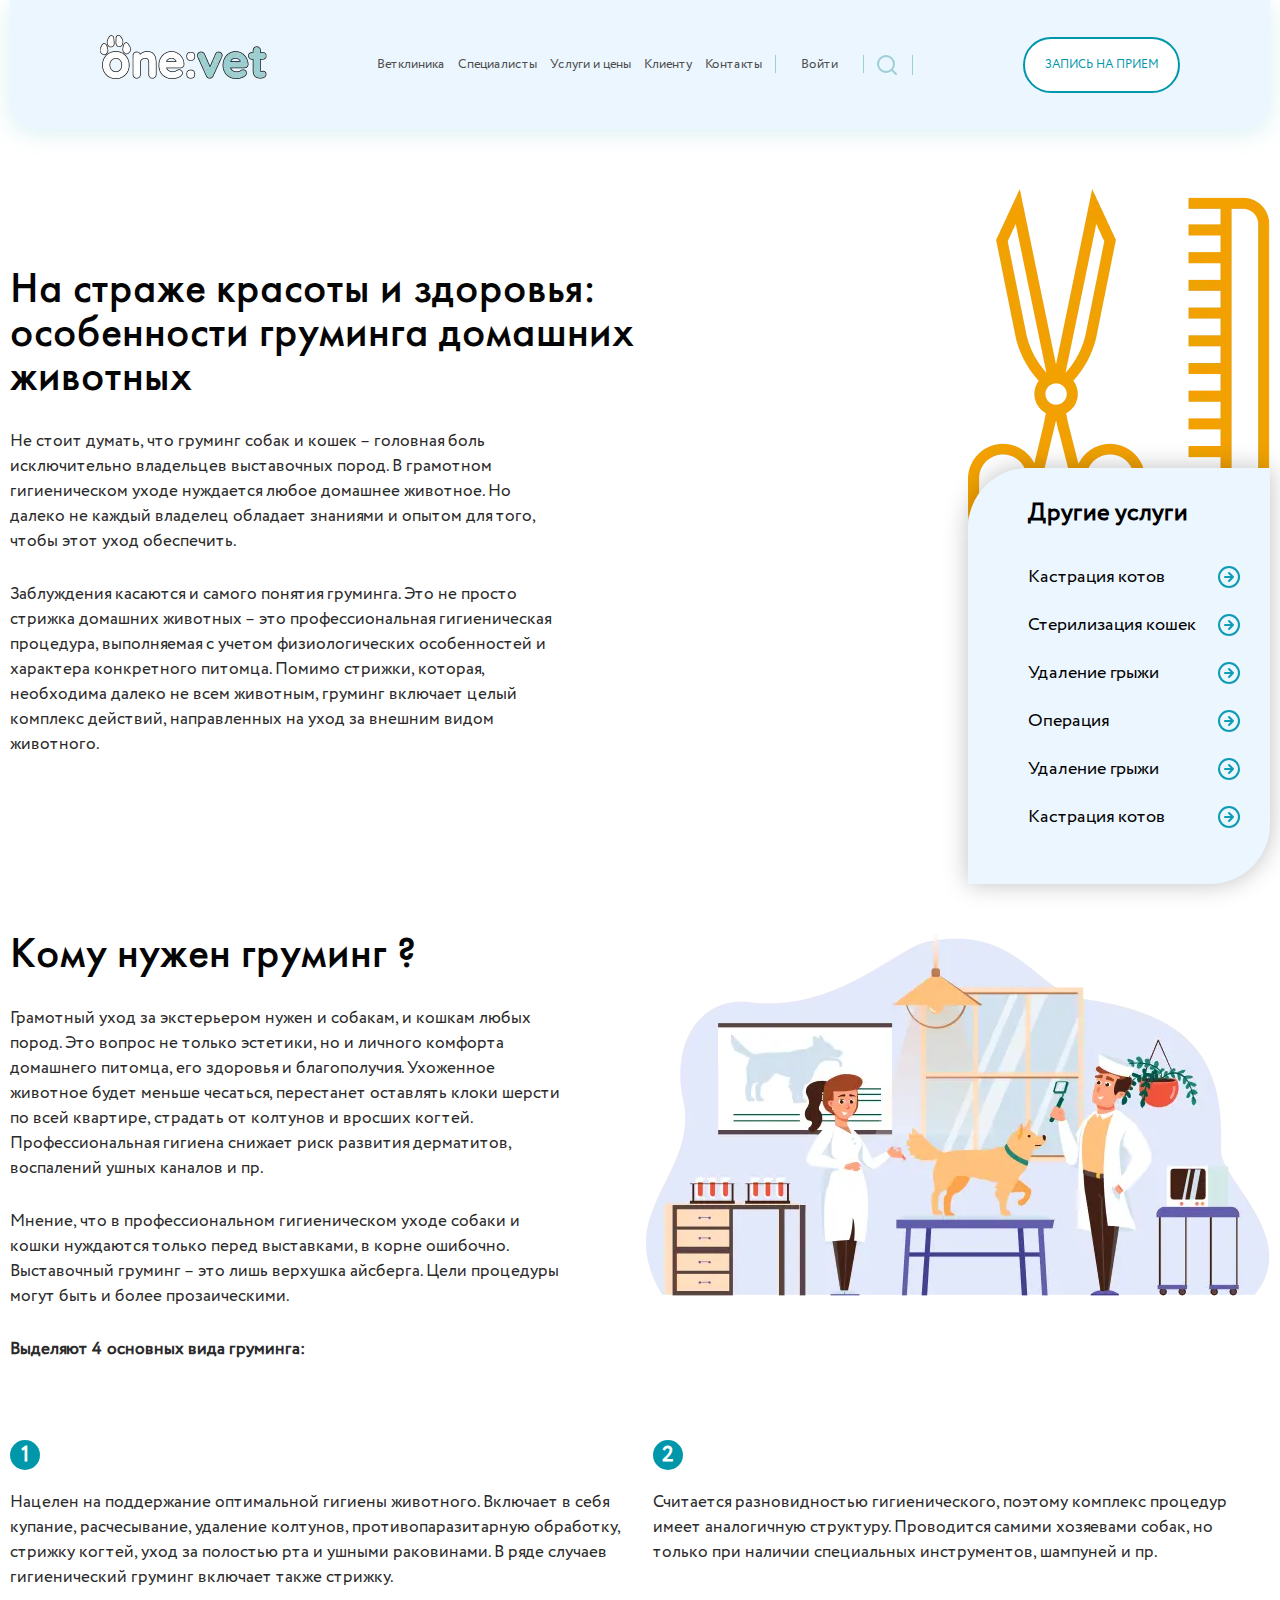
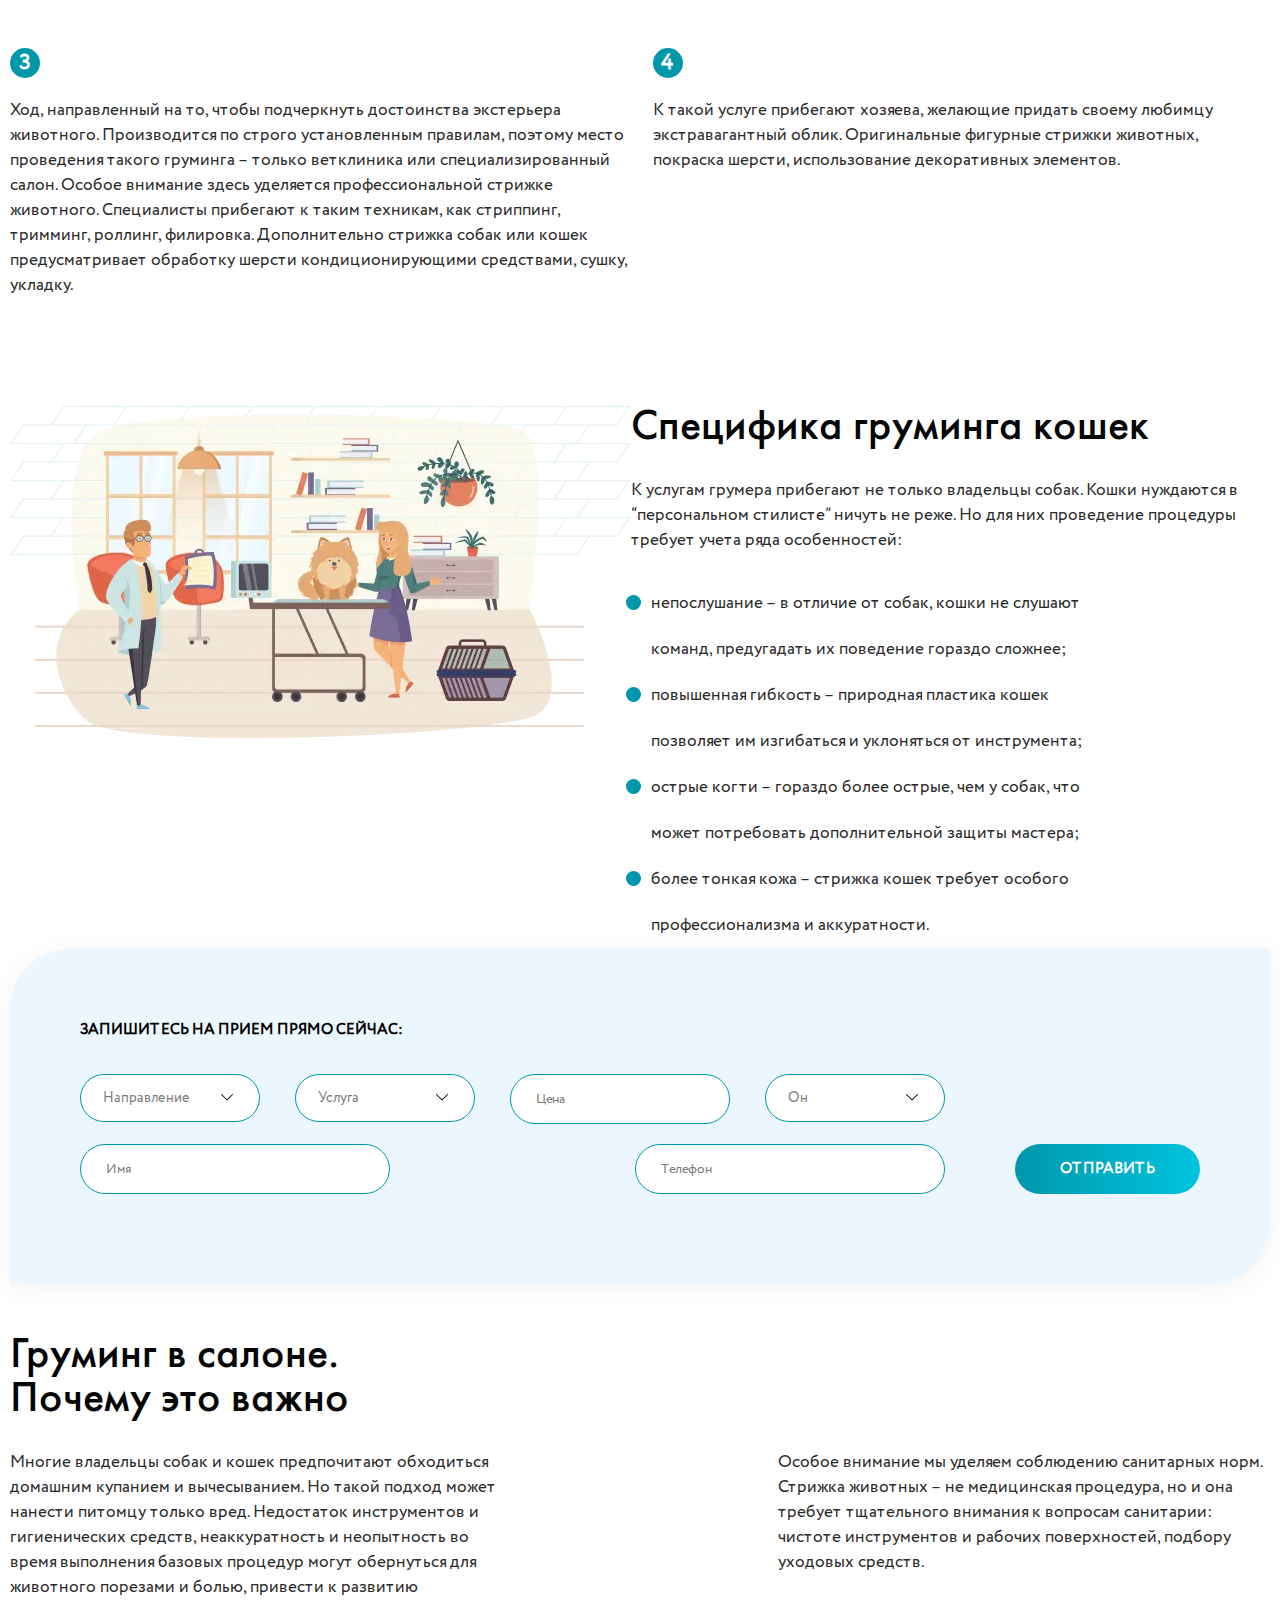
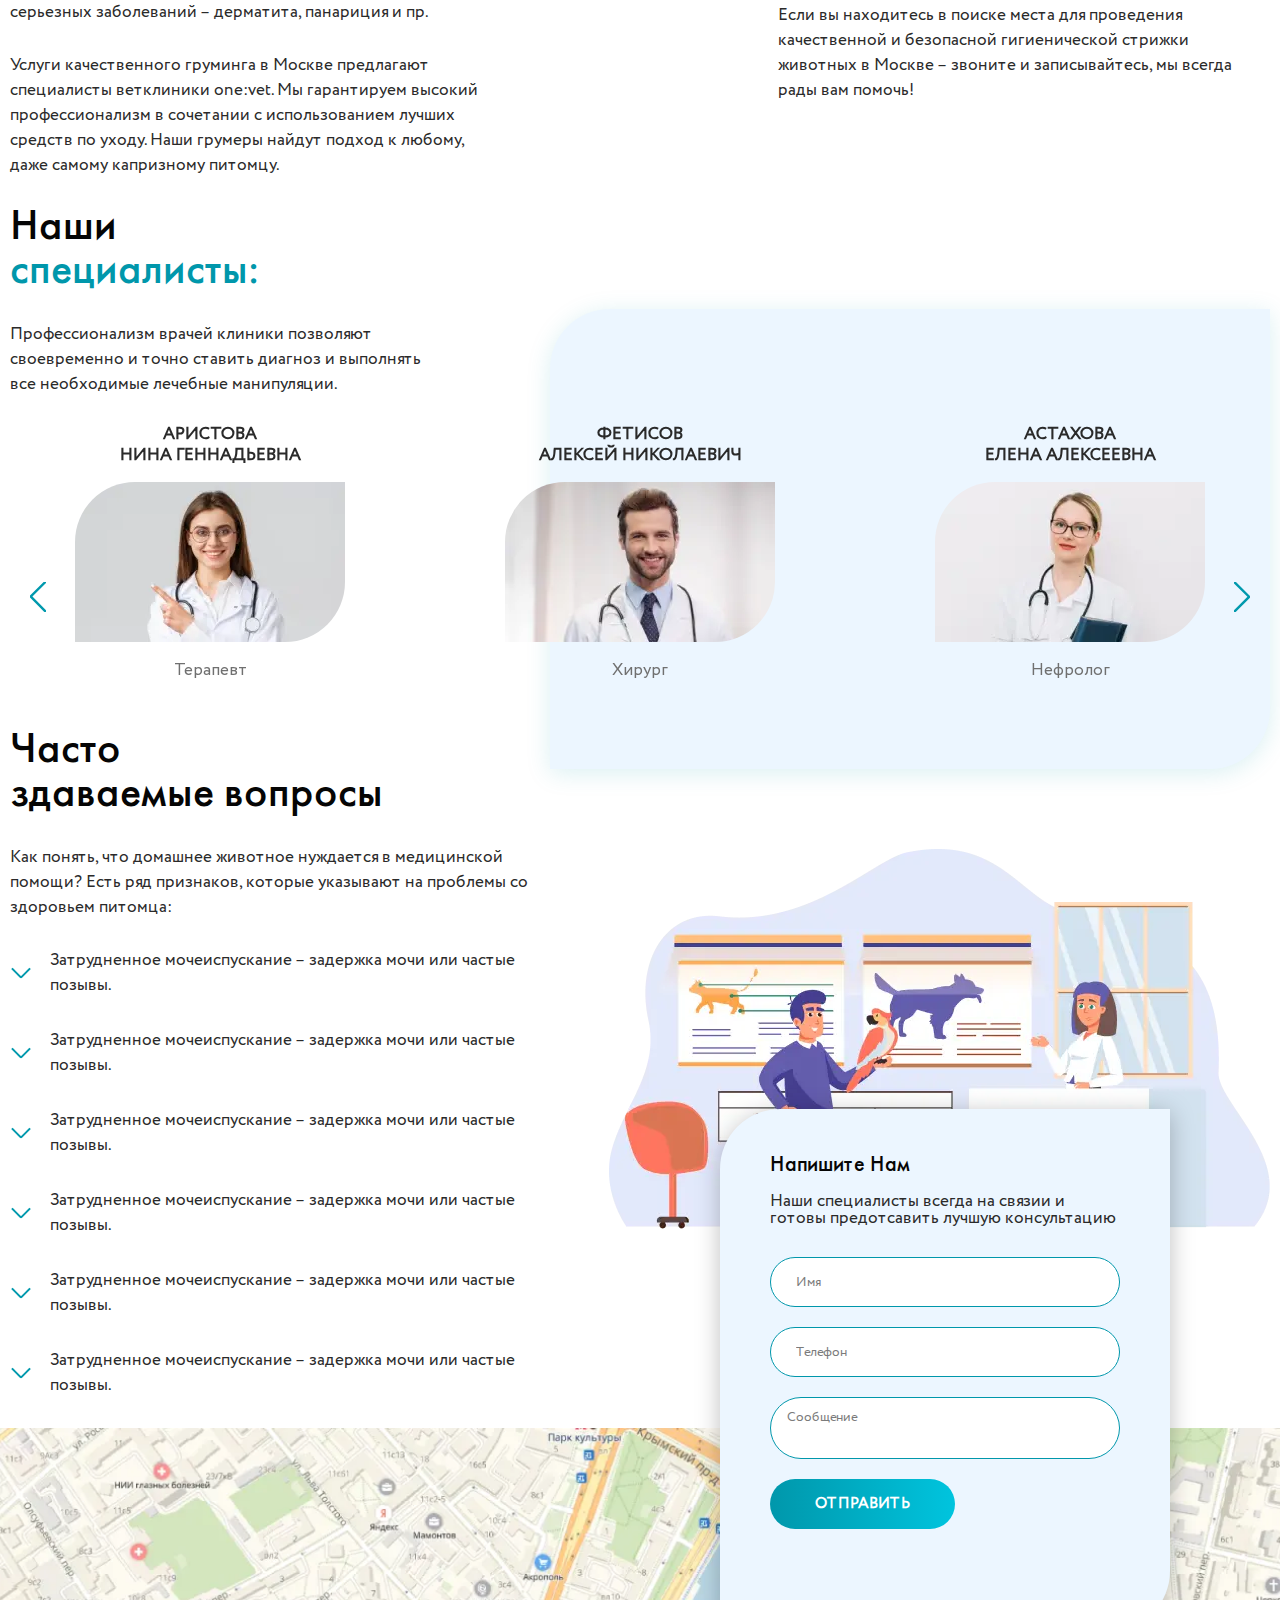
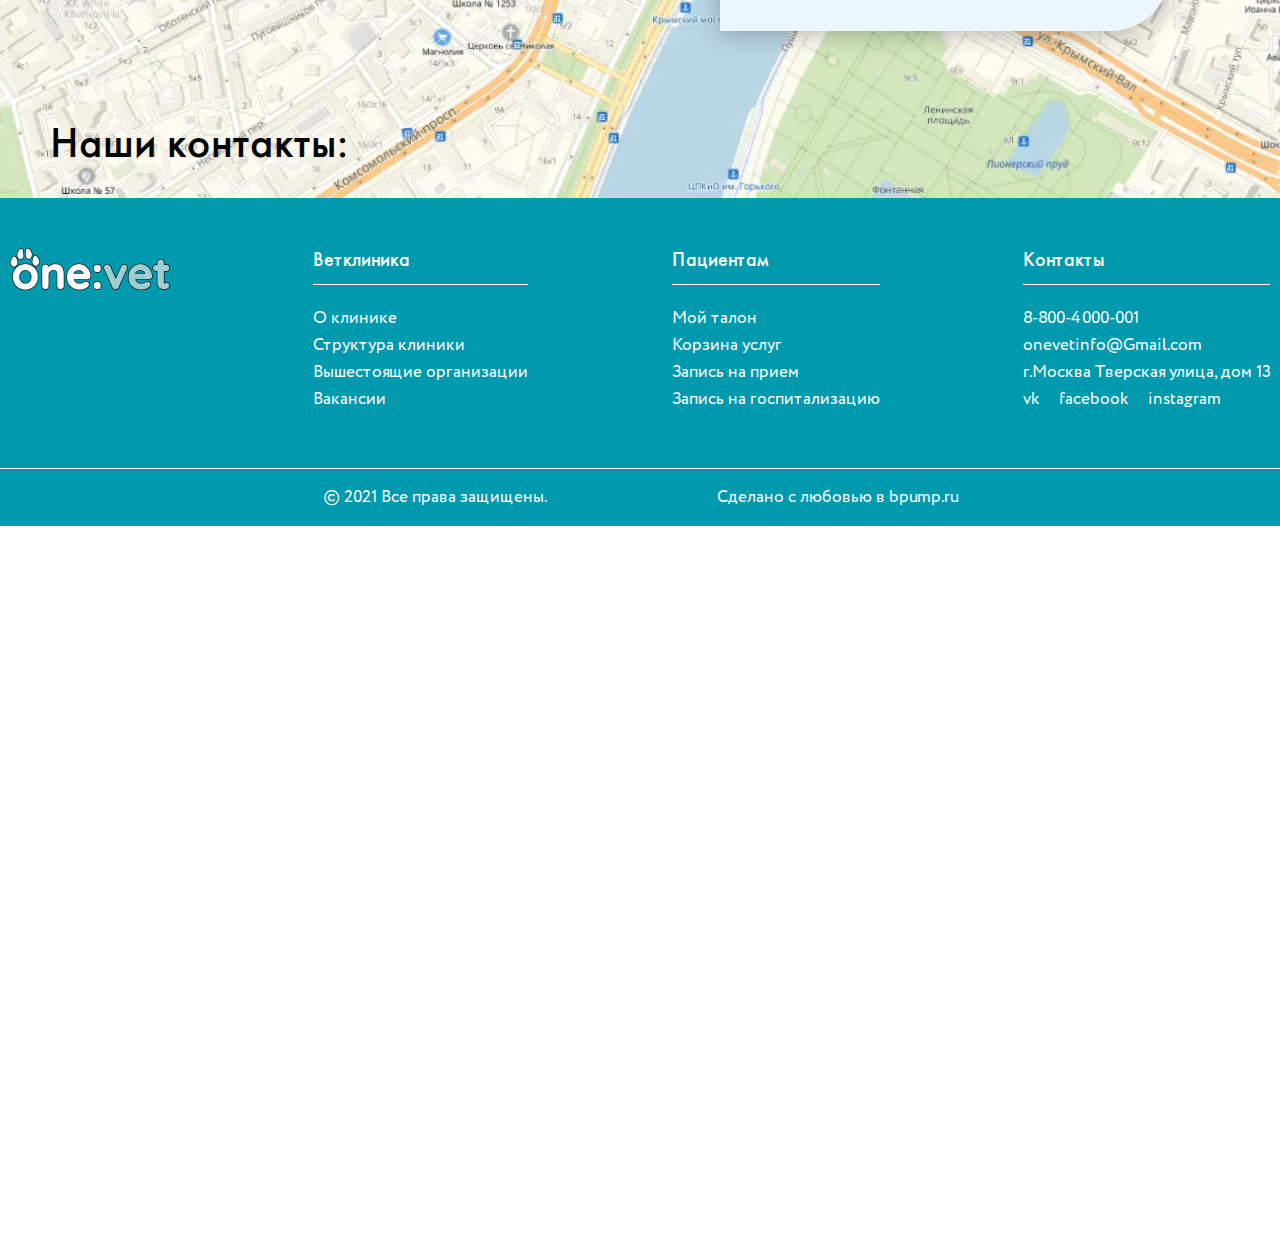
==== commit 38916321: "fix bugs" ====
--- a/gruming.html
+++ b/gruming.html
@@ -137,8 +137,7 @@
 			<section class="orto2 _container"> 				<div class="orto2-text"> 					<div class="orto2-title title">-						Кому нужен груминг-						?+						Кому нужен груминг ? 					</div> 					<div class="orto2-about text"> 						Грамотный уход за экстерьером нужен и собакам, и кошкам любых пород. Это вопрос не только эстетики, но@@ -155,10 +154,8 @@
 						<span>Выделяют 4 основных вида груминга:</span> 					</div> 				</div>-				<div class="orto2-text1">-					<div class="vak-img">-						<picture><source srcset="img/steril/05.webp" type="image/webp"><img src="img/steril/05.png" alt="Photo" class="sec-img"></picture>-					</div>+				<div class="vak-img">+					<picture><source srcset="img/steril/05.webp" type="image/webp"><img src="img/steril/05.png" alt="Photo" class="sec-img"></picture> 				</div> 			</section> 			<section class="ster8 _container">@@ -224,19 +221,18 @@
 					</div> 					<ul class="orto2-list"> 						<li class="ster3-item ">-							гормональные сбои;+							непослушание – в отличие от собак, кошки не слушают команд, предугадать их поведение гораздо+							сложнее; 						</li> 						<li class="ster3-item ">-							развитие простатита, аденомы перианальных желез, опухоли простаты;+							повышенная гибкость – природная пластика кошек позволяет им изгибаться и уклоняться от инструмента; 						</li> 						<li class="ster3-item ">-							поведенческие расстройства – агрессия, побег из дома;+							острые когти – гораздо более острые, чем у собак, что может потребовать дополнительной защиты+							мастера; 						</li> 						<li class="ster3-item ">-							сбои цикла сна-бодрствования;-						</li>-						<li class="ster3-item ">-							снижение иммунитета.+							более тонкая кожа – стрижка кошек требует особого профессионализма и аккуратности. 						</li> 					</ul> 				</div>@@ -246,43 +242,47 @@
 					Запишитесь на прием прямо сейчас: 				</div> 				<form action="#">-					<div class="ster5-form1">-						<div class="ster5-sel1">-							<select name="form[]" class="form">-								<option value="1" selected="selected">Направление</option>-								<option value="2">Направление</option>-								<option value="3">Направление</option>-								<option value="4">Направление</option>-							</select>-						</div>-						<div class="ster5-sel2">-							<select name="form[]" class="form">-								<option value="1" selected="selected">Услуга</option>-								<option value="2">Услуга</option>-								<option value="3">Услуга</option>-								<option value="4">Услуга</option>-							</select>-						</div>-						<div class="ster5-inp1">-							<input autocomplete="off" type="text" name="form[]" data-error="Ошибка" data-value="Цена"-								class="input">-						</div>-						<div class="ster5-sel3">-							<select name="form[]" class="form">-								<option value="1" selected="selected">Он</option>-								<option value="2">Она-								</option>-							</select>-						</div>-					</div>-					<div class="ster5-form1">-						<div class="ster5-inp2">-							<input autocomplete="off" type="text" name="form[]" data-error="Ошибка" data-value="Имя"-								class="input">-						</div>-						<div class="ster5-inp2">-							<input autocomplete="off" type="text" name="form[]" data-error="Ошибка" data-value="Телефон"-								class="input">+					<div class="ster5-content">+						<div class="ster5-forms">+							<div class="ster5-form1">+								<div class="ster5-sel1 str-item">+									<select name="form[]" class="form">+										<option value="1" selected="selected">Направление</option>+										<option value="2">Направление</option>+										<option value="3">Направление</option>+										<option value="4">Направление</option>+									</select>+								</div>+								<div class="ster5-sel2 str-item">+									<select name="form[]" class="form">+										<option value="1" selected="selected">Услуга</option>+										<option value="2">Услуга</option>+										<option value="3">Услуга</option>+										<option value="4">Услуга</option>+									</select>+								</div>+								<div class="ster5-inp1 str-item">+									<input autocomplete="off" type="text" name="form[]" data-error="Ошибка" data-value="Цена"+										class="input">+								</div>+								<div class="ster5-sel3">+									<select name="form[]" class="form">+										<option value="1" selected="selected">Он</option>+										<option value="2">Она+										</option>+									</select>+								</div>+							</div>+							<div class="ster5-form1">+								<div class="ster5-inp2">+									<input autocomplete="off" type="text" name="form[]" data-error="Ошибка" data-value="Имя"+										class="input inp1">+								</div>+								<div class="ster5-inp2">+									<input autocomplete="off" type="text" name="form[]" data-error="Ошибка" data-value="Телефон"+										class="input inp1">+								</div>+							</div> 						</div> 						<div class="ster5-btn"> 							<button type="submit" class="form__btn btn">ОТПРАВИТЬ</button>@@ -290,35 +290,38 @@
 					</div> 				</form> 			</section>-			<section class="ster4 _container">-				<div class="ster4-text">-					<div class="ster4-title title">-						Груминг в салоне. <br>-						Почему это важно+			<section class="orto21 _container">+				<div class="ster4-title title">+					Груминг в салоне. <br>+					Почему это важно+				</div>+				<div class="orto2-content">+					<div class="ster4-text">+						<div class="ster4-about text">+							Многие владельцы собак и кошек предпочитают обходиться домашним купанием и вычесыванием. Но такой+							подход может нанести питомцу только вред. Недостаток инструментов и гигиенических средств,+							неаккуратность и неопытность во время выполнения базовых процедур могут обернуться для животного+							порезами и болью, привести к развитию серьезных заболеваний – дерматита, панариция и пр.+						</div>+						<div class="ster4-about text">+							Услуги качественного груминга в Москве предлагают специалисты ветклиники one:vet. Мы гарантируем+							высокий профессионализм в сочетании с использованием лучших средств по уходу. Наши грумеры найдут+							подход к любому, даже самому капризному питомцу.+						</div>+					</div>+					<div class="ster4-img"> -					</div>-					<div class="ster4-about text">-						Многие владельцы собак и кошек предпочитают обходиться домашним купанием и вычесыванием. Но такой-						подход может нанести питомцу только вред. Недостаток инструментов и гигиенических средств,-						неаккуратность и неопытность во время выполнения базовых процедур могут обернуться для животного-						порезами и болью, привести к развитию серьезных заболеваний – дерматита, панариция и пр.-					</div>-					<div class="ster4-about text">-						Услуги качественного груминга в Москве предлагают специалисты ветклиники one:vet. Мы гарантируем-						высокий профессионализм в сочетании с использованием лучших средств по уходу. Наши грумеры найдут-						подход к любому, даже самому капризному питомцу.-					</div>-				</div>-				<div class="ster4-img">--					<div class="ster4-about text">-						Особое внимание мы уделяем соблюдению санитарных норм. Стрижка животных – не медицинская процедура, но-						и она требует тщательного внимания к вопросам санитарии: чистоте инструментов и рабочих поверхностей,-						подбору уходовых средств.-					</div>-					<div class="ster4-about text">-						Если вы находитесь в поиске места для проведения качественной и безопасной гигиенической стрижки-						животных в Москве – звоните и записывайтесь, мы всегда рады вам помочь!+						<div class="ster4-about text">+							Особое внимание мы уделяем соблюдению санитарных норм. Стрижка животных – не медицинская процедура,+							но+							и она требует тщательного внимания к вопросам санитарии: чистоте инструментов и рабочих+							поверхностей,+							подбору уходовых средств.+						</div>+						<div class="ster4-about text">+							Если вы находитесь в поиске места для проведения качественной и безопасной гигиенической стрижки+							животных в Москве – звоните и записывайтесь, мы всегда рады вам помочь!+						</div> 					</div> 				</div> 			</section>@@ -408,6 +411,7 @@
 				</div> 				<div class="st-prev"></div> 				<div class="st-next"></div>+				<div class="sec10-bcg"></div> 			</section> 			<section class="ster10 _container"> 				<div class="ster10-text">@@ -582,7 +586,7 @@
 			© 2021 Все права защищены. 		</div> 		<div class="footer-company">-			Сделано с любовью в bpump.ru+			Сделано с любовью в <a href="https://bpump.ru" target="_blank">bpump.ru</a> 		</div> 	</div> </footer>--- a/css/style.min.css
+++ b/css/style.min.css
@@ -1 +1 @@
-@charset "UTF-8";@font-face{font-family:Circe-Regular;font-display:swap;src:url(../fonts/Circe-Regular.woff) format("woff"),url(../fonts/Circe-Regular.woff2) format("woff2");font-weight:400;font-style:normal}@font-face{font-family:FuturaMediumC;font-display:swap;src:url(../fonts/FuturaMediumC.woff) format("woff"),url(../fonts/FuturaMediumC.woff2) format("woff2");font-weight:400;font-style:normal}*{padding:0;margin:0;border:0}*,:after,:before{-webkit-box-sizing:border-box;box-sizing:border-box}:active,:focus{outline:0}a:active,a:focus{outline:0}aside,footer,header,nav,section{display:block}body,html{height:100%;min-width:320px}body{line-height:1;font-family:Circe-regular;-ms-text-size-adjust:100%;-moz-text-size-adjust:100%;-webkit-text-size-adjust:100%}button,input,textarea{font-family:Circe-regular}input::-ms-clear{display:none}button{cursor:pointer}button::-moz-focus-inner{padding:0;border:0}a,a:visited{text-decoration:none}a:hover{text-decoration:none}ul li{list-style:none}img{vertical-align:top}h1,h2,h3,h4,h5,h6{font-weight:inherit;font-size:inherit}body{color:#2a2a2a;font-size:17px}body._lock{overflow:hidden}.wrapper{width:100%;min-height:100%;overflow:hidden;display:-webkit-box;display:-ms-flexbox;display:flex;-webkit-box-orient:vertical;-webkit-box-direction:normal;-ms-flex-direction:column;flex-direction:column}._container{max-width:1260px;margin:0 auto}.btn{display:-webkit-inline-box;display:-ms-inline-flexbox;display:inline-flex;padding:14px 45px;font-weight:700;font-size:15px;line-height:22px;text-transform:uppercase;background:-webkit-gradient(linear,left top,right top,from(#0097ab),to(#00c4de));background:-o-linear-gradient(left,#0097ab 0,#00c4de 100%);background:linear-gradient(90deg,#0097ab 0,#00c4de 100%);border-radius:50px;color:#fff}.select{position:relative;width:180px;margin-bottom:20px}.select__item{position:relative}.select__title{position:relative;color:#7b7b7b;background:#fff;border:1px solid #0097ab;border-radius:100px;cursor:pointer;padding:8px 7px;padding-right:40px}.select__title:after{position:absolute;content:url(../img/icons/04.svg);top:13px;left:140px}.select__value{display:-webkit-box;display:-ms-flexbox;display:flex;font-size:14px;height:30px;padding:0 15px;-webkit-box-align:center;-ms-flex-align:center;align-items:center;-webkit-box-pack:justify;-ms-flex-pack:justify;justify-content:space-between;-webkit-box-orient:horizontal;-webkit-box-direction:reverse;-ms-flex-direction:row-reverse;flex-direction:row-reverse}.select__value span{height:1em;overflow:hidden;display:-webkit-box;-webkit-line-clamp:1;-webkit-box-orient:vertical}.select__value:before{content:"";display:inline-block;-webkit-transition:all .3s ease 0s;-o-transition:all .3s ease 0s;transition:all .3s ease 0s;width:11px;height:7px}.select__input{width:100%;background-color:transparent;height:100%}.select__options{color:#000;display:none;position:absolute;top:29px;border-radius:0 0 4px 4px;min-width:100%;left:0;background-color:#fff;border-top:0;border:1px solid #d9d9d9;border-top:0;font-size:14px;padding:10px 0 5px 0}.select__option{cursor:pointer;padding:5px 15px;margin:0}.select._active{z-index:5}.select._active .select__value:before{-webkit-transform:rotate(-180deg);-ms-transform:rotate(-180deg);transform:rotate(-180deg)}.select._active .select__options{display:block}input[type=email],input[type=tel],input[type=text],textarea{-webkit-appearance:none;-moz-appearance:none;appearance:none}.input{padding:14px 25px;color:#7b7b7b;background:#fff;border:1px solid #0097ab;border-radius:100px;width:100%;display:block;margin-bottom:20px}textarea.input{resize:none;padding:0 0}.checkbox{position:relative}.checkbox__input{position:absolute;width:0;height:0;opacity:0;visibility:hidden}.checkbox__input:checked+.checkbox__text:before{background:#fff url(../img/icons/check.svg) center no-repeat}.checkbox__text{display:-webkit-inline-box;display:-ms-inline-flexbox;display:inline-flex;-webkit-box-align:center;-ms-flex-align:center;align-items:center;position:relative;font-size:16px;color:#fff;letter-spacing:-.3px;line-height:calc(20 / 16);cursor:pointer}.checkbox__text:before{content:"";-ms-flex-item-align:start;align-self:flex-start;margin:0 14px 0 0;-webkit-box-flex:0;-ms-flex:0 0 20px;flex:0 0 20px;left:0;top:0;width:20px;height:18px;background:#fff;border:1px solid #a7a9ac}.checkbox a{color:#fff;text-decoration:underline}.checkbox._error .checkbox__text:before{border:1px solid #ee1212}.options{display:-webkit-box;display:-ms-flexbox;display:flex;-webkit-box-orient:vertical;-webkit-box-direction:normal;-ms-flex-direction:column;flex-direction:column;-webkit-box-align:start;-ms-flex-align:start;align-items:flex-start}.options__item{position:relative;cursor:pointer}.options__input{position:absolute;width:0;height:0;opacity:0;left:0;top:0;visibility:hidden}.options__input:checked+.options__text:after{-webkit-transform:scale(1);-ms-transform:scale(1);transform:scale(1)}.options__text{display:-webkit-inline-box;display:-ms-inline-flexbox;display:inline-flex;-webkit-box-align:center;-ms-flex-align:center;align-items:center;position:relative;font-size:16px;color:#fff;letter-spacing:-.3px;line-height:calc(20 / 16)}.options__text:before{content:"";-ms-flex-item-align:start;align-self:flex-start;margin:0 14px 0 0;-webkit-box-flex:0;-ms-flex:0 0 20px;flex:0 0 20px;left:0;top:0;border-radius:50%;width:20px;height:18px;background:#fff;border:1px solid #a7a9ac}.options__text:after{content:"";-webkit-transition:all .3s ease 0s;-o-transition:all .3s ease 0s;transition:all .3s ease 0s;-webkit-transform:scale(0);-ms-transform:scale(0);transform:scale(0);width:10px;height:10px;border-radius:50%;background-color:#77243a;position:absolute;left:5px;top:4px}.rating{display:-webkit-box;display:-ms-flexbox;display:flex;-webkit-box-align:end;-ms-flex-align:end;align-items:flex-end;font-size:40px;line-height:.75;-webkit-transition:opacity .3s ease 0s;-o-transition:opacity .3s ease 0s;transition:opacity .3s ease 0s}.rating.rating_sending{opacity:.2}.rating.rating_set .rating__active,.rating.rating_set .rating__item{cursor:pointer}.rating__body{position:relative}.rating__body::before{content:"★★★★★";display:block}.rating__active{position:absolute;width:0%;height:100%;top:0;left:0;overflow:hidden}.rating__active::before{content:"★★★★★";position:absolute;width:100%;height:100%;top:0;left:0;color:#ffd300}.rating__items{display:-webkit-box;display:-ms-flexbox;display:flex;position:absolute;width:100%;height:100%;top:0;left:0}.rating__item{-webkit-box-flex:0;-ms-flex:0 0 20%;flex:0 0 20%;height:100%;opacity:0}.rating__value{font-size:50%;line-height:1;padding:0 0 0 10px}.quantity{width:88px;height:40px;display:-webkit-box;display:-ms-flexbox;display:flex;border:1px solid rgba(166,166,166,.45)}.quantity__button{-webkit-box-flex:0;-ms-flex:0 0 30px;flex:0 0 30px;position:relative;cursor:pointer}.quantity__button::after,.quantity__button::before{content:"";position:absolute;top:50%;left:50%;-webkit-transition:all .3s ease 0s;-o-transition:all .3s ease 0s;transition:all .3s ease 0s;margin:0 0 0 -4.5px;background-color:#a6a6a6;width:9px;height:1px}.quantity__button_plus::before{-webkit-transform:rotate(-90deg);-ms-transform:rotate(-90deg);transform:rotate(-90deg)}.quantity__input{-webkit-box-flex:1;-ms-flex:1 1 auto;flex:1 1 auto}.quantity__input input{height:100%;color:#a6a6a6;font-size:12px;width:100%;text-align:center}.row:after{display:block;content:"";clear:both}.rub:after{content:"₽"}ol.counter{list-style-type:none;counter-reset:item}ol.counter li{position:relative;padding:0 0 0 45px}ol.counter li:before{counter-increment:item;content:counter(item);position:absolute;left:0;top:0;color:#818181;font-size:14px;font-weight:700;text-align:center;line-height:26px;border-radius:50%;width:28px;height:28px;border:1px solid #4274bb}.ellipsis{display:block;overflow:hidden;width:100%;white-space:nowrap;-o-text-overflow:ellipsis;text-overflow:ellipsis}.es{overflow:hidden;white-space:nowrap;-o-text-overflow:ellipsis;text-overflow:ellipsis}.table{display:table;font-size:0;width:100%}.trow{display:table-row}.cell{display:table-cell}.cell.full{width:100%}._ibg{position:relative}._ibg img{position:absolute;width:100%;height:100%;top:0;left:0;-o-object-fit:cover;object-fit:cover}body.ie ._ibg{background-position:center;background-size:cover;background-repeat:no-repeat}body.ie ._ibg img{width:0;height:0;opacity:0;visibility:hidden}._video{position:relative;overflow:hidden;height:0;padding-bottom:56.25%}._video embed,._video iframe,._video object,._video video{position:absolute;top:0;left:0;width:100%;height:100%}.videobg embed,.videobg iframe,.videobg object,.videobg video{position:fixed;top:50%;left:50%;min-width:100%;min-height:100%;width:auto;height:auto;z-index:-100;-webkit-transform:translateX(-50%) translateY(-50%);-ms-transform:translateX(-50%) translateY(-50%);transform:translateX(-50%) translateY(-50%);background-size:cover}._more-content{-webkit-transition:all .3s ease 0s;-o-transition:all .3s ease 0s;transition:all .3s ease 0s;overflow:hidden}._more-link{cursor:pointer}._more-link span{font-style:normal}._more-link span:first-child{display:block}._more-link span:last-child{display:none}._more-link._active span{font-style:normal}._more-link._active span:first-child{display:none}._more-link._active span:last-child{display:block}#map{background:url(../img/icons/loading.gif) center/50px no-repeat}._swiper{overflow:hidden}._swiper .swiper-wrapper{width:100%;height:100%;-webkit-box-sizing:content-box;box-sizing:content-box;display:-webkit-box;display:-ms-flexbox;display:flex;position:relative}._swiper.swiper-container-vertical .swiper-wrapper{-webkit-box-orient:vertical;-webkit-box-direction:normal;-ms-flex-direction:column;flex-direction:column}._swiper.swiper-container-autoheight .swiper-wrapper{-webkit-box-align:start;-ms-flex-align:start;align-items:flex-start}.swiper-container-initialized .swiper-slide{-ms-flex-negative:0;flex-shrink:0}.swiper-container-android .swiper-slide,.swiper-container-android .swiper-wrapper{-webkit-transform:translate3d(0,0,0);transform:translate3d(0,0,0)}.swiper-button-lock{display:none!important}._tabs-block{display:none}._tabs-block._active{display:block}.mirror{-webkit-transform:scale(-1,1);-ms-transform:scale(-1,1);transform:scale(-1,1)}.nicescroll-rails{z-index:1000!important}._custom-scroll{position:fixed;right:0;top:0;width:3px;height:100%;z-index:1000}._custom-scroll__line{background-color:rgba(0,0,0,.5);border-radius:3px 0 0 3px;position:relative;left:0;top:0;width:100%}.header__menu{background:#ecf6ff;-webkit-box-shadow:0 4px 24px rgba(0,151,171,.15);box-shadow:0 4px 24px rgba(0,151,171,.15);border-radius:0 0 25px 25px;padding:35px 90px;font-size:13px;line-height:146.15385%;display:-webkit-box;display:-ms-flexbox;display:flex;-webkit-box-pack:justify;-ms-flex-pack:justify;justify-content:space-between;-webkit-box-align:center;-ms-flex-align:center;align-items:center;-ms-flex-wrap:wrap;flex-wrap:wrap}.header-logo{margin-bottom:15px;position:relative}.menu-items{display:-webkit-box;display:-ms-flexbox;display:flex;-webkit-box-pack:justify;-ms-flex-pack:justify;justify-content:space-between;-webkit-box-align:center;-ms-flex-align:center;align-items:center;-ms-flex-wrap:wrap;flex-wrap:wrap}.menu__body._active{left:0}.menu__body._active .menu__list{display:-webkit-box;display:-ms-flexbox;display:flex;-webkit-box-orient:vertical;-webkit-box-direction:normal;-ms-flex-direction:column;flex-direction:column;-webkit-box-pack:center;-ms-flex-pack:center;justify-content:center;-webkit-box-align:center;-ms-flex-align:center;align-items:center}.menu__body._active .menu__list .menu__link{display:inline-block;font-size:24px;margin-bottom:30px}.menu__list li{display:inline-block}.menu__list li+li{margin-left:10px}.menu__link{color:#4c4c4c}.enter{padding:0 25px;border-left:1px solid #9bcfd5;border-right:1px solid #9bcfd5}.search{padding-right:15px;border-right:1px solid #9bcfd5}.header-order a{display:inline-block;border:2px solid #0097ab;padding:17px 20px;background:#fff;border-radius:40px;font-size:12px;line-height:18px;text-transform:uppercase;color:#0097ab}.icon-menu{display:none}.footer{background:#0099ad;color:#fff}.footer a{color:#fff}.footer ul li{margin-bottom:10px}.footer-top{display:-webkit-box;display:-ms-flexbox;display:flex;-webkit-box-pack:justify;-ms-flex-pack:justify;justify-content:space-between;padding-top:50px;padding-bottom:50px}.clinic-title,.contacts-title,.pacient-title{font-size:20px;line-height:26px;font-family:FuturaMediumC;margin-bottom:25px;border-bottom:1px solid #fff;padding-bottom:10px}.social{margin-right:15px}.footer-bottom{border-top:1px solid #fff;padding:20px 0;display:-webkit-box;display:-ms-flexbox;display:flex;-webkit-box-pack:center;-ms-flex-pack:center;justify-content:center;-webkit-box-align:center;-ms-flex-align:center;align-items:center}.footer-rights{margin-right:170px}._no-webp .sec1-bg{background-image:url(../img/home/bg.png)}.sec1-bg{background-repeat:no-repeat;background-position:center center;background-size:cover}.sec1{padding:20px 0;display:-webkit-box;display:-ms-flexbox;display:flex;-webkit-box-pack:justify;-ms-flex-pack:justify;justify-content:space-between;-webkit-box-align:center;-ms-flex-align:center;align-items:center}.sec2{background:#ecf6ff;-webkit-box-shadow:0 4px 24px rgba(173,173,173,.15);box-shadow:0 4px 24px rgba(173,173,173,.15);border-radius:60px 0;padding:70px 80px}.sec-2-text{font-weight:700;font-size:15px;line-height:22px;text-transform:uppercase;color:#000;margin-bottom:20px}.sec2-form{display:-webkit-box;display:-ms-flexbox;display:flex;-webkit-box-pack:justify;-ms-flex-pack:justify;justify-content:space-between;-ms-flex-wrap:wrap;flex-wrap:wrap}.form{font-size:15px;line-height:22px;text-transform:capitalize}.sec3{display:-webkit-box;display:-ms-flexbox;display:flex;-webkit-box-pack:justify;-ms-flex-pack:justify;justify-content:space-between;-webkit-box-align:center;-ms-flex-align:center;align-items:center}.sec4{display:-webkit-box;display:-ms-flexbox;display:flex;-webkit-box-pack:justify;-ms-flex-pack:justify;justify-content:space-between;-webkit-box-align:center;-ms-flex-align:center;align-items:center}.sec4-text{padding:60px;background:#ecf6ff;-webkit-box-shadow:0 4px 24px rgba(0,151,171,.15);box-shadow:0 4px 24px rgba(0,151,171,.15);border-radius:60px 0}.sec4-about{margin-bottom:42px}.sec6.sec3{padding-top:0;-webkit-box-align:center;-ms-flex-align:center;align-items:center;margin-bottom:50px}._no-webp .sec7{background:url(../img/home/bg-sec.jpg) center no-repeat,rgba(255,255,255,.8)}.sec7{background-size:cover!important;background-blend-mode:color;padding:50px 0}.sec-7{display:-webkit-box;display:-ms-flexbox;display:flex;-webkit-box-pack:justify;-ms-flex-pack:justify;justify-content:space-between;-webkit-box-align:center;-ms-flex-align:center;align-items:center}.sec7-text{-webkit-box-flex:0;-ms-flex:0 1 65%;flex:0 1 65%;opacity:1}.sec7-about{margin-bottom:28px;max-width:450px}.sec7-link{display:inline-block}.sec7-items{display:-webkit-box;display:-ms-flexbox;display:flex;-webkit-box-pack:justify;-ms-flex-pack:justify;justify-content:space-between;-ms-flex-wrap:wrap;flex-wrap:wrap}.sec7-item{display:-webkit-box;display:-ms-flexbox;display:flex;-webkit-box-align:center;-ms-flex-align:center;align-items:center;-webkit-box-pack:center;-ms-flex-pack:center;justify-content:center;margin-bottom:30px}.sec7-img{margin-right:29px}.sec7-item_text{max-width:120px}.sec8{display:-webkit-box;display:-ms-flexbox;display:flex;-webkit-box-pack:justify;-ms-flex-pack:justify;justify-content:space-between;-webkit-box-align:center;-ms-flex-align:center;align-items:center}.sec8-slider{position:relative}.slider-text{font-size:17px;line-height:25px;letter-spacing:.01em;color:#2a2a2a;margin-bottom:60px}.slider-title{text-align:center}.swiper-container{width:320px;height:300px}.str-next{position:absolute;bottom:67px;right:57%;width:16px;height:30px;background:url(../img/icons/next.svg) center no-repeat}.str-prev{position:absolute;width:16px;height:30px;bottom:67px;left:12%;background:url(../img/icons/prev.svg) center no-repeat}.sec9-content{display:-webkit-box;display:-ms-flexbox;display:flex;-webkit-box-pack:justify;-ms-flex-pack:justify;justify-content:space-between;-webkit-box-align:center;-ms-flex-align:center;align-items:center}.sec9-text{padding-left:50px}.sec9-about{margin-bottom:28px}.sec9-list{max-width:900px;margin:0 auto;display:-webkit-box;display:-ms-flexbox;display:flex;-webkit-box-pack:center;-ms-flex-pack:center;justify-content:center;-ms-flex-wrap:wrap;flex-wrap:wrap;-webkit-box-align:center;-ms-flex-align:center;align-items:center;margin-top:-190px}.sec9-item{padding:20px 50px;display:-webkit-box;display:-ms-flexbox;display:flex;-webkit-box-pack:justify;-ms-flex-pack:justify;justify-content:space-between;-webkit-box-align:center;-ms-flex-align:center;align-items:center;background:#fff2e1;-webkit-box-shadow:0 0 24px rgba(0,151,171,.15);box-shadow:0 0 24px rgba(0,151,171,.15);border-radius:60px 0;margin:30px}.sec9-icon{margin-right:30px}.sec9-additional{max-width:144px}.sec10{position:relative}.sec10-about{margin-bottom:60px;max-width:413px}.slide-name{margin-bottom:15px;font-weight:700;font-size:17px;line-height:123.7%;text-align:center;text-transform:uppercase;color:#2a2a2a}.slide-photo{text-align:center;margin-bottom:20px}.slide-photo img{border-radius:60px 0}.slide-doctor{text-align:center;color:#707070}.st-next{position:absolute;bottom:67px;right:20px;width:16px;height:30px;background:url(../img/icons/next.svg) center no-repeat}.st-prev{position:absolute;width:16px;height:30px;bottom:67px;left:20px;background:url(../img/icons/prev.svg) center no-repeat}.sec11{padding-top:60px}.sec11-title.title{margin-bottom:50px}.sec11-list{display:-webkit-box;display:-ms-flexbox;display:flex;-webkit-box-pack:justify;-ms-flex-pack:justify;justify-content:space-between;-webkit-box-align:center;-ms-flex-align:center;align-items:center;-ms-flex-wrap:wrap;flex-wrap:wrap}.sec11-item{display:-webkit-box;display:-ms-flexbox;display:flex;-webkit-box-pack:justify;-ms-flex-pack:justify;justify-content:space-between;-webkit-box-align:center;-ms-flex-align:center;align-items:center;background:#fff2e1;-webkit-box-shadow:0 0 24px rgba(0,151,171,.15);box-shadow:0 0 24px rgba(0,151,171,.15);border-radius:60px 0;padding:30px;margin-bottom:30px}.sec11-img{margin-right:40px}.new-title{font-weight:700;font-size:15px;line-height:123.7%}.new-text{font-size:15px;line-height:22px;max-width:245px}.new-text a{color:#000;text-decoration:underline}.sec11-link{text-align:right}.sec11-link a{font-weight:700;font-size:15px;line-height:22px;-webkit-text-decoration-line:underline;text-decoration-line:underline;text-transform:uppercase;color:#000}.sec12{position:relative;padding-top:30px}.sec12-content{display:-webkit-box;display:-ms-flexbox;display:flex;-webkit-box-pack:justify;-ms-flex-pack:justify;justify-content:space-between;-webkit-box-align:center;-ms-flex-align:center;align-items:center}.sec12-about{max-width:373px;margin-bottom:44px}.sec12-contacts{display:-webkit-box;display:-ms-flexbox;display:flex;-webkit-box-pack:justify;-ms-flex-pack:justify;justify-content:space-between;-ms-flex-wrap:wrap;flex-wrap:wrap}.contact-phone{margin-right:53px;margin-bottom:20px}.mail-text,.phone-text{margin-bottom:7px;font-weight:700;font-size:15px;line-height:22px;text-transform:uppercase}.mail-adres a,.phone-numb a{font-weight:700;font-size:22px;line-height:32px;text-transform:uppercase;color:#2a2a2a}.sec13{position:absolute;width:450px;height:522px;background:#ecf6ff;-webkit-box-shadow:0 4px 24px rgba(0,0,0,.25);box-shadow:0 4px 24px rgba(0,0,0,.25);border-radius:60px 0;padding:30px 50px;top:380px;right:100px}.sec13-title{font-family:FuturaMediumC;font-size:22px;line-height:54px;text-transform:capitalize;color:#050505}.sec13-text{margin-bottom:30px}._no-webp .sec14{background-image:url(../img/home/14.jpg)}.sec14{background-repeat:no-repeat;background-position:center center;background-size:cover;min-height:370px;padding-top:30px}.serv1{display:-webkit-box;display:-ms-flexbox;display:flex;-webkit-box-pack:justify;-ms-flex-pack:justify;justify-content:space-between;-webkit-box-align:center;-ms-flex-align:center;align-items:center;padding-top:50px}.serv1-text{max-width:370px}.serv1-about{margin-bottom:28px}.serv1-about i{font-weight:700}.serv1-about a{font-weight:700;text-decoration:underline;color:#000}.serv-2{padding-top:50px}.serv2-list{display:-webkit-box;display:-ms-flexbox;display:flex;-webkit-box-pack:justify;-ms-flex-pack:justify;justify-content:space-between;-ms-flex-wrap:wrap;flex-wrap:wrap;-webkit-box-align:center;-ms-flex-align:center;align-items:center}.serv2-item{margin-bottom:60px;text-align:center;-webkit-box-flex:0;-ms-flex:0 1 18%;flex:0 1 18%}.serv2-img{margin-bottom:37px}.serv2-title{margin-bottom:6px;font-weight:700}.serv2-text{font-size:15px;line-height:22px;text-align:center}.ster1{padding-top:60px;display:-webkit-box;display:-ms-flexbox;display:flex;-webkit-box-pack:justify;-ms-flex-pack:justify;justify-content:space-between}.ster1-text{padding-top:80px}.ster1-title{max-width:657px}.ster1-about{max-width:550px;margin-bottom:28px}.ster1-serv{background:#ecf6ff;-webkit-box-shadow:0 0 24px rgba(0,0,0,.25);box-shadow:0 0 24px rgba(0,0,0,.25);border-radius:60px 0;padding:30px 60px;padding-right:30px}.serv2-title{margin-bottom:37px;font-size:24px;line-height:31px;color:#000}.ster1-item{display:-webkit-box;display:-ms-flexbox;display:flex;-webkit-box-pack:justify;-ms-flex-pack:justify;justify-content:space-between;margin-bottom:25px;font-size:18px;line-height:23px;color:#000}.ster2{padding-top:50px;display:-webkit-box;display:-ms-flexbox;display:flex;-webkit-box-pack:justify;-ms-flex-pack:justify;justify-content:space-between}.ster2-about{margin-bottom:28px}.ster3{padding-top:50px}.ster3-title{font-weight:700;font-size:22px;line-height:32px;margin-bottom:15px}.ster3-list{display:-webkit-box;display:-ms-flexbox;display:flex;-webkit-box-pack:justify;-ms-flex-pack:justify;justify-content:space-between;-ms-flex-wrap:wrap;flex-wrap:wrap}.ster3-item{font-size:17px;line-height:46px;-webkit-box-flex:0;-ms-flex:0 1 49%;flex:0 1 49%;padding-left:20px;position:relative}.ster3-item:before{position:absolute;content:"";width:15px;height:15px;background:#0097ab;border-radius:50%;top:14px;left:-5px}.ster4{padding-top:50px;display:-webkit-box;display:-ms-flexbox;display:flex;-webkit-box-pack:justify;-ms-flex-pack:justify;justify-content:space-between;margin-bottom:70px}.ster4-about{margin-bottom:28px;max-width:492px}.ster5{padding:70px;background:#ecf6ff;-webkit-box-shadow:0 4px 24px rgba(173,173,173,.15);box-shadow:0 4px 24px rgba(173,173,173,.15);border-radius:60px 0}.ster5-title{margin-bottom:33px;font-weight:700;font-size:15px;line-height:22px;text-transform:uppercase;color:#000}.ster5-form1{display:-webkit-box;display:-ms-flexbox;display:flex;-webkit-box-pack:justify;-ms-flex-pack:justify;justify-content:space-between;-ms-flex-wrap:wrap;flex-wrap:wrap}.ster6{padding-top:50px}.ster6-content{display:-webkit-box;display:-ms-flexbox;display:flex;-webkit-box-pack:justify;-ms-flex-pack:justify;justify-content:space-between;-ms-flex-wrap:wrap;flex-wrap:wrap}.ster6-left{-webkit-box-flex:0;-ms-flex:0 1 45%;flex:0 1 45%;margin-right:67px}.ster6-about{margin-bottom:28px}.ster6-right{-webkit-box-flex:0;-ms-flex:0 1 45%;flex:0 1 45%}.ster7{padding-top:50px;display:-webkit-box;display:-ms-flexbox;display:flex;-webkit-box-pack:justify;-ms-flex-pack:justify;justify-content:space-between}.ster7-text{padding-top:80px;max-width:473px}.ster7-about{margin-bottom:28px}.ster8{padding-top:50px}.ster8-title{font-weight:700;font-size:22px;line-height:32px;max-width:360px;margin-bottom:50px}.ster8-content{display:-webkit-box;display:-ms-flexbox;display:flex;-webkit-box-pack:justify;-ms-flex-pack:justify;justify-content:space-between;-ms-flex-wrap:wrap;flex-wrap:wrap}.ster8-numb{font-weight:700;font-size:22px;line-height:32px;color:#fff;background:#0097ab;width:30px;height:30px;border-radius:50%;display:-webkit-box;display:-ms-flexbox;display:flex;-webkit-box-pack:center;-ms-flex-pack:center;justify-content:center;-webkit-box-align:center;-ms-flex-align:center;align-items:center;margin-bottom:20px}.ster8-item{-webkit-box-flex:0;-ms-flex:0 1 49%;flex:0 1 49%;margin-bottom:30px}.ster9{padding-top:50px;display:-webkit-box;display:-ms-flexbox;display:flex;-webkit-box-pack:justify;-ms-flex-pack:justify;justify-content:space-between}.ster9-img{margin-bottom:50px}.ster9-about{margin-bottom:28px}.ster10{position:relative;padding-top:50px;display:-webkit-box;display:-ms-flexbox;display:flex;-webkit-box-pack:justify;-ms-flex-pack:justify;justify-content:space-between}.ster10-about{max-width:550px;margin-bottom:28px}.spollers-block{cursor:pointer;padding-left:40px;max-width:550px}.spollers-block__item{margin-bottom:30px}.spollers-block__title{position:relative}.spollers-block__title:before{position:absolute;content:"";background-color:#0099ad;width:13px;height:2px;-webkit-transition:-webkit-transform .3s ease 0s;transition:-webkit-transform .3s ease 0s;-o-transition:transform .3s ease 0s;transition:transform .3s ease 0s;transition:transform .3s ease 0s,-webkit-transform .3s ease 0s;-webkit-transform:translate(0,-50%) rotate(45deg);-ms-transform:translate(0,-50%) rotate(45deg);transform:translate(0,-50%) rotate(45deg);top:50%;left:-40px}.spollers-block__title:after{position:absolute;content:"";background-color:#0099ad;width:13px;height:2px;-webkit-transition:-webkit-transform .3s ease 0s;transition:-webkit-transform .3s ease 0s;-o-transition:transform .3s ease 0s;transition:transform .3s ease 0s;transition:transform .3s ease 0s,-webkit-transform .3s ease 0s;-webkit-transform:translate(0,-50%) rotate(-45deg);-ms-transform:translate(0,-50%) rotate(-45deg);transform:translate(0,-50%) rotate(-45deg);top:50%;left:-31px}.spollers-block__title._active:before{-webkit-transform:translate(0,-50%) rotate(-45deg);-ms-transform:translate(0,-50%) rotate(-45deg);transform:translate(0,-50%) rotate(-45deg)}.spollers-block__title._active:after{-webkit-transform:translate(0,-50%) rotate(45deg);-ms-transform:translate(0,-50%) rotate(45deg);transform:translate(0,-50%) rotate(45deg)}.spollers-block__body{display:none}.ster10-img{padding-top:120px}.orto1{padding-top:50px;display:-webkit-box;display:-ms-flexbox;display:flex;-webkit-box-pack:justify;-ms-flex-pack:justify;justify-content:space-between}.orto1-text{max-width:476px}.orto1-title{font-weight:700;font-size:22px;line-height:32px;margin-bottom:13px}.orto1-subtitle{font-weight:700;font-size:17px;line-height:28px;color:#000;margin-bottom:30px}.orto2-text{max-width:538px}.orto2-list{margin-right:140px}.orto2{padding-top:50px;display:-webkit-box;display:-ms-flexbox;display:flex;-webkit-box-align:center;-ms-flex-align:center;align-items:center}.orto2-text{max-width:473px;margin-right:67px}.orto2-text1{padding-top:70px;max-width:473px}.orto2-text2{padding-top:200px;max-width:473px}.ster8._container.vet1{display:-webkit-box;display:-ms-flexbox;display:flex;-webkit-box-pack:justify;-ms-flex-pack:justify;justify-content:space-between}.ster8-content.vet{display:-webkit-box;display:-ms-flexbox;display:flex;-webkit-box-orient:vertical;-webkit-box-direction:normal;-ms-flex-direction:column;flex-direction:column;max-width:550px;-ms-flex-wrap:nowrap;flex-wrap:nowrap}.vet-text.text{max-width:500px}.page{-webkit-box-flex:1;-ms-flex:1 1 auto;flex:1 1 auto}.title{font-family:FuturaMediumC;font-size:calc(35px + 15 * ((100vw - 320px)/ 1600));color:#050505;margin-bottom:28px}.title span{color:#0097ab}.text{font-size:17px;line-height:25px;color:#2a2a2a;margin-bottom:28px}.text span{font-weight:700}.sec-item{display:-webkit-box;display:-ms-flexbox;display:flex;-webkit-box-align:center;-ms-flex-align:center;align-items:center;margin-bottom:20px}.sec-item span{width:30px;height:30px;background:#0097ab;display:-webkit-box;display:-ms-flexbox;display:flex;-webkit-box-pack:center;-ms-flex-pack:center;justify-content:center;-webkit-box-align:center;-ms-flex-align:center;align-items:center;margin-right:20px;font-weight:700;font-size:22px;line-height:32px;color:#fff;border-radius:50%}.sec-img{margin-bottom:28px}.sec-link{display:-webkit-box;display:-ms-flexbox;display:flex;-webkit-box-pack:center;-ms-flex-pack:center;justify-content:center;-webkit-box-align:center;-ms-flex-align:center;align-items:center;font-weight:700;font-size:15px;line-height:22px;text-transform:uppercase;color:#fff;padding:14px 50px;background:-webkit-gradient(linear,left top,right top,from(#0097ab),to(#00c4de));background:-o-linear-gradient(left,#0097ab 0,#00c4de 100%);background:linear-gradient(90deg,#0097ab 0,#00c4de 100%);border-radius:50px}@media (min-width:991.98px){.quantity__button:hover::after,.quantity__button:hover::before{background-color:rgba(0,0,0,.5)}}@media (min-width:992px){.select__option:hover{background:#d9d9d9}.checkbox a:hover{text-decoration:none}}@media (max-width:1272px){._container{max-width:970px}.header-logo{-webkit-box-ordinal-group:-1;-ms-flex-order:-2;order:-2}.menu__list{margin-top:30px}.header-order{-webkit-box-ordinal-group:0;-ms-flex-order:-1;order:-1}.str-next{right:45%}.str-prev{left:22%}}@media (max-width:991.98px){._container{max-width:750px}.select__title{font-size:18px}.select__options{font-size:18px}.footer-logo{margin-right:15px}.str-next{right:30%}.str-prev{left:27%}.sec9-list{width:100%}.sec13{right:-30px}.orto2-list{margin-right:0}}@media (max-width:767.98px){._container{max-width:none;padding:0 10px}.header__menu{padding:8px 50px;position:fixed;width:100%;z-index:50}.menu__body{position:fixed;top:0;left:-100%;width:100%;height:100%;background-color:#cae9ee;opacity:.9;padding:100px 30px 30px 30px;-webkit-transition:left .3s ease 0s;-o-transition:left .3s ease 0s;transition:left .3s ease 0s;overflow:auto}.header-order{display:none}.icon-menu{display:block;position:absolute;top:30px;right:30px;width:30px;height:18px;cursor:pointer;z-index:5}.icon-menu span{-webkit-transition:all .3s ease 0s;-o-transition:all .3s ease 0s;transition:all .3s ease 0s;top:calc(50% - 1px);left:0;position:absolute;width:100%;height:2px;background-color:#000}.icon-menu span:first-child{top:0}.icon-menu span:last-child{top:auto;bottom:0}.icon-menu._active span{-webkit-transform:scale(0);-ms-transform:scale(0);transform:scale(0)}.icon-menu._active span:first-child{-webkit-transform:rotate(-45deg);-ms-transform:rotate(-45deg);transform:rotate(-45deg);top:calc(50% - 1px)}.icon-menu._active span:last-child{-webkit-transform:rotate(45deg);-ms-transform:rotate(45deg);transform:rotate(45deg);bottom:calc(50% - 1px)}.footer-top{-webkit-box-orient:vertical;-webkit-box-direction:normal;-ms-flex-direction:column;flex-direction:column;-webkit-box-pack:center;-ms-flex-pack:center;justify-content:center;-webkit-box-align:center;-ms-flex-align:center;align-items:center}.footer-logo{margin-bottom:30px;-webkit-box-ordinal-group:-1;-ms-flex-order:-2;order:-2}.footer-clinic,.footer-contacts,.footer-logo,.footer-pacient{margin-bottom:30px}.footer-contacts{-webkit-box-ordinal-group:0;-ms-flex-order:-1;order:-1}.footer-bottom{-webkit-box-orient:vertical;-webkit-box-direction:normal;-ms-flex-direction:column;flex-direction:column}.footer-rights{margin-right:0;margin-bottom:30px}.sec1{-webkit-box-orient:vertical;-webkit-box-direction:normal;-ms-flex-direction:column;flex-direction:column;padding-top:100px;padding-bottom:65px}.sec1-text{margin-bottom:50px}.sec2{padding-top:50px;padding-bottom:50px}.sec-2-text{text-align:center}.sec2-form{-webkit-box-orient:vertical;-webkit-box-direction:normal;-ms-flex-direction:column;flex-direction:column}.sec3{-webkit-box-orient:vertical;-webkit-box-direction:normal;-ms-flex-direction:column;flex-direction:column;padding-top:20px;padding-bottom:40px}.sec3-photo{-webkit-box-ordinal-group:2;-ms-flex-order:1;order:1}.sec4{-webkit-box-orient:vertical;-webkit-box-direction:normal;-ms-flex-direction:column;flex-direction:column;padding-top:40px;padding-bottom:80px}.sec-7{-webkit-box-orient:vertical;-webkit-box-direction:normal;-ms-flex-direction:column;flex-direction:column;-webkit-box-pack:center;-ms-flex-pack:center;justify-content:center}.sec7-text{margin-bottom:30px}.sec7-items{-webkit-box-orient:vertical;-webkit-box-direction:normal;-ms-flex-direction:column;flex-direction:column}.sec8{padding-top:20px;-webkit-box-orient:vertical;-webkit-box-direction:normal;-ms-flex-direction:column;flex-direction:column}.sec8-slider{display:-webkit-box;display:-ms-flexbox;display:flex;-webkit-box-pack:center;-ms-flex-pack:center;justify-content:center;-webkit-box-align:center;-ms-flex-align:center;align-items:center}.swiper-container{text-align:center}.sec9{padding-top:30px}.sec9-content{-webkit-box-orient:vertical;-webkit-box-direction:normal;-ms-flex-direction:column;flex-direction:column}.sec9-img{-webkit-box-ordinal-group:2;-ms-flex-order:1;order:1}.sec9-text{padding-left:10px}.sec10{padding-top:30px}.sec11{padding-top:30px}.sec12{padding-top:30px}.sec12-content{-webkit-box-orient:vertical;-webkit-box-direction:normal;-ms-flex-direction:column;flex-direction:column}.sec13{position:relative;top:0;right:0;margin:0 auto}.serv1{padding-top:30px;-webkit-box-orient:vertical;-webkit-box-direction:normal;-ms-flex-direction:column;flex-direction:column}.serv1-text{max-width:100%}.serv-2{padding-top:30px}.serv2-list{-webkit-box-pack:center;-ms-flex-pack:center;justify-content:center}.serv2-item{-webkit-box-flex:0;-ms-flex:0 1 29%;flex:0 1 29%}.ster1{-webkit-box-orient:vertical;-webkit-box-direction:normal;-ms-flex-direction:column;flex-direction:column;padding-top:30px}.ster1-text{-webkit-box-ordinal-group:3;-ms-flex-order:2;order:2}.ster1-img{-webkit-box-ordinal-group:2;-ms-flex-order:1;order:1;display:-webkit-box;display:-ms-flexbox;display:flex;-webkit-box-pack:end;-ms-flex-pack:end;justify-content:flex-end}.serv-img{width:30%}.ster1-serv{display:none}.ster2{-webkit-box-orient:vertical;-webkit-box-direction:normal;-ms-flex-direction:column;flex-direction:column;padding-top:30px}.ster3{padding-top:30px}.ster3-item{-webkit-box-flex:0;-ms-flex:0 1 99%;flex:0 1 99%}.ster4{padding-top:30px;-webkit-box-orient:vertical;-webkit-box-direction:normal;-ms-flex-direction:column;flex-direction:column}.ster5{padding-top:30px;padding-bottom:30px}.ster6{padding-top:30px}.ster6-left{-webkit-box-flex:0;-ms-flex:0 1 100%;flex:0 1 100%}.ster6-right{-webkit-box-flex:0;-ms-flex:0 1 100%;flex:0 1 100%}.ster7{padding-top:30px;-webkit-box-orient:vertical;-webkit-box-direction:normal;-ms-flex-direction:column;flex-direction:column}.ster8{padding-top:30px}.ster8-item{-webkit-box-flex:0;-ms-flex:0 1 90%;flex:0 1 90%}.ster9{padding-top:30px;-webkit-box-orient:vertical;-webkit-box-direction:normal;-ms-flex-direction:column;flex-direction:column}.ster10{padding-top:30px;-webkit-box-orient:vertical;-webkit-box-direction:normal;-ms-flex-direction:column;flex-direction:column}.ster10-img{padding-top:30px}.orto1{padding-top:30px;-webkit-box-orient:vertical;-webkit-box-direction:normal;-ms-flex-direction:column;flex-direction:column}.orto2{padding-top:30px;-webkit-box-orient:vertical;-webkit-box-direction:normal;-ms-flex-direction:column;flex-direction:column}.orto2-text{margin-right:0}.orto2-text1{padding-top:0}.orto2-text2{padding-top:0}.ster8._container.vet1{-webkit-box-orient:vertical;-webkit-box-direction:normal;-ms-flex-direction:column;flex-direction:column}.sec-img{width:100%;-webkit-box-ordinal-group:2;-ms-flex-order:1;order:1}}@media (max-width:479.98px){.sec11-img img{width:100%}.sec13{width:310px}.serv2-item{-webkit-box-flex:0;-ms-flex:0 1 49%;flex:0 1 49%}}._webp .sec1-bg{background-image:url(../img/home/bg.webp)}._webp .sec7{background:url(../img/home/bg-sec.webp) center no-repeat,rgba(255,255,255,.8)}._webp .sec14{background-image:url(../img/home/14.webp)}+@charset "UTF-8";@font-face{font-family:Circe-Regular;font-display:swap;src:url(../fonts/Circe-Regular.woff) format("woff"),url(../fonts/Circe-Regular.woff2) format("woff2");font-weight:400;font-style:normal}@font-face{font-family:FuturaMediumC;font-display:swap;src:url(../fonts/FuturaMediumC.woff) format("woff"),url(../fonts/FuturaMediumC.woff2) format("woff2");font-weight:400;font-style:normal}*{padding:0;margin:0;border:0}*,:after,:before{-webkit-box-sizing:border-box;box-sizing:border-box}:active,:focus{outline:0}a:active,a:focus{outline:0}aside,footer,header,nav,section{display:block}body,html{height:100%;min-width:320px}body{line-height:1;font-family:Circe-regular;-ms-text-size-adjust:100%;-moz-text-size-adjust:100%;-webkit-text-size-adjust:100%}button,input,textarea{font-family:Circe-regular}input::-ms-clear{display:none}button{cursor:pointer}button::-moz-focus-inner{padding:0;border:0}a,a:visited{text-decoration:none}a:hover{text-decoration:none}ul li{list-style:none}img{vertical-align:top}h1,h2,h3,h4,h5,h6{font-weight:inherit;font-size:inherit}body{color:#2a2a2a;font-size:17px}body._lock{overflow:hidden}.wrapper{width:100%;min-height:100%;overflow:hidden;display:-webkit-box;display:-ms-flexbox;display:flex;-webkit-box-orient:vertical;-webkit-box-direction:normal;-ms-flex-direction:column;flex-direction:column}._container{max-width:1260px;margin:0 auto}.btn{display:-webkit-inline-box;display:-ms-inline-flexbox;display:inline-flex;padding:14px 45px;font-weight:700;font-size:15px;line-height:22px;text-transform:uppercase;background:-webkit-gradient(linear,left top,right top,from(#0097ab),to(#00c4de));background:-o-linear-gradient(left,#0097ab 0,#00c4de 100%);background:linear-gradient(90deg,#0097ab 0,#00c4de 100%);border-radius:50px;color:#fff}.select{position:relative;width:180px;margin-bottom:20px}.select__item{position:relative}.select__title{position:relative;color:#7b7b7b;background:#fff;border:1px solid #0097ab;border-radius:100px;cursor:pointer;padding:8px 7px;padding-right:40px}.select__title:after{position:absolute;content:url(../img/icons/04.svg);top:13px;left:140px}.select__value{display:-webkit-box;display:-ms-flexbox;display:flex;font-size:14px;height:30px;padding:0 15px;-webkit-box-align:center;-ms-flex-align:center;align-items:center;-webkit-box-pack:justify;-ms-flex-pack:justify;justify-content:space-between;-webkit-box-orient:horizontal;-webkit-box-direction:reverse;-ms-flex-direction:row-reverse;flex-direction:row-reverse}.select__value span{height:1em;overflow:hidden;display:-webkit-box;-webkit-line-clamp:1;-webkit-box-orient:vertical}.select__value:before{content:"";display:inline-block;-webkit-transition:all .3s ease 0s;-o-transition:all .3s ease 0s;transition:all .3s ease 0s;width:11px;height:7px}.select__input{width:100%;background-color:transparent;height:100%}.select__options{color:#000;display:none;position:absolute;top:29px;border-radius:0 0 4px 4px;min-width:100%;left:0;background-color:#fff;border-top:0;border:1px solid #d9d9d9;border-top:0;font-size:14px;padding:10px 0 5px 0}.select__option{cursor:pointer;padding:5px 15px;margin:0}.select._active{z-index:5}.select._active .select__value:before{-webkit-transform:rotate(-180deg);-ms-transform:rotate(-180deg);transform:rotate(-180deg)}.select._active .select__options{display:block}input[type=email],input[type=tel],input[type=text],textarea{-webkit-appearance:none;-moz-appearance:none;appearance:none}.input{padding:14px 25px;color:#7b7b7b;background:#fff;border:1px solid #0097ab;border-radius:100px;width:100%;display:block;margin-bottom:20px}textarea.input{resize:none;padding:0 0}.checkbox{position:relative}.checkbox__input{position:absolute;width:0;height:0;opacity:0;visibility:hidden}.checkbox__input:checked+.checkbox__text:before{background:#fff url(../img/icons/check.svg) center no-repeat}.checkbox__text{display:-webkit-inline-box;display:-ms-inline-flexbox;display:inline-flex;-webkit-box-align:center;-ms-flex-align:center;align-items:center;position:relative;font-size:16px;color:#fff;letter-spacing:-.3px;line-height:calc(20 / 16);cursor:pointer}.checkbox__text:before{content:"";-ms-flex-item-align:start;align-self:flex-start;margin:0 14px 0 0;-webkit-box-flex:0;-ms-flex:0 0 20px;flex:0 0 20px;left:0;top:0;width:20px;height:18px;background:#fff;border:1px solid #a7a9ac}.checkbox a{color:#fff;text-decoration:underline}.checkbox._error .checkbox__text:before{border:1px solid #ee1212}.options{display:-webkit-box;display:-ms-flexbox;display:flex;-webkit-box-orient:vertical;-webkit-box-direction:normal;-ms-flex-direction:column;flex-direction:column;-webkit-box-align:start;-ms-flex-align:start;align-items:flex-start}.options__item{position:relative;cursor:pointer}.options__input{position:absolute;width:0;height:0;opacity:0;left:0;top:0;visibility:hidden}.options__input:checked+.options__text:after{-webkit-transform:scale(1);-ms-transform:scale(1);transform:scale(1)}.options__text{display:-webkit-inline-box;display:-ms-inline-flexbox;display:inline-flex;-webkit-box-align:center;-ms-flex-align:center;align-items:center;position:relative;font-size:16px;color:#fff;letter-spacing:-.3px;line-height:calc(20 / 16)}.options__text:before{content:"";-ms-flex-item-align:start;align-self:flex-start;margin:0 14px 0 0;-webkit-box-flex:0;-ms-flex:0 0 20px;flex:0 0 20px;left:0;top:0;border-radius:50%;width:20px;height:18px;background:#fff;border:1px solid #a7a9ac}.options__text:after{content:"";-webkit-transition:all .3s ease 0s;-o-transition:all .3s ease 0s;transition:all .3s ease 0s;-webkit-transform:scale(0);-ms-transform:scale(0);transform:scale(0);width:10px;height:10px;border-radius:50%;background-color:#77243a;position:absolute;left:5px;top:4px}.rating{display:-webkit-box;display:-ms-flexbox;display:flex;-webkit-box-align:end;-ms-flex-align:end;align-items:flex-end;font-size:40px;line-height:.75;-webkit-transition:opacity .3s ease 0s;-o-transition:opacity .3s ease 0s;transition:opacity .3s ease 0s}.rating.rating_sending{opacity:.2}.rating.rating_set .rating__active,.rating.rating_set .rating__item{cursor:pointer}.rating__body{position:relative}.rating__body::before{content:"★★★★★";display:block}.rating__active{position:absolute;width:0%;height:100%;top:0;left:0;overflow:hidden}.rating__active::before{content:"★★★★★";position:absolute;width:100%;height:100%;top:0;left:0;color:#ffd300}.rating__items{display:-webkit-box;display:-ms-flexbox;display:flex;position:absolute;width:100%;height:100%;top:0;left:0}.rating__item{-webkit-box-flex:0;-ms-flex:0 0 20%;flex:0 0 20%;height:100%;opacity:0}.rating__value{font-size:50%;line-height:1;padding:0 0 0 10px}.quantity{width:88px;height:40px;display:-webkit-box;display:-ms-flexbox;display:flex;border:1px solid rgba(166,166,166,.45)}.quantity__button{-webkit-box-flex:0;-ms-flex:0 0 30px;flex:0 0 30px;position:relative;cursor:pointer}.quantity__button::after,.quantity__button::before{content:"";position:absolute;top:50%;left:50%;-webkit-transition:all .3s ease 0s;-o-transition:all .3s ease 0s;transition:all .3s ease 0s;margin:0 0 0 -4.5px;background-color:#a6a6a6;width:9px;height:1px}.quantity__button_plus::before{-webkit-transform:rotate(-90deg);-ms-transform:rotate(-90deg);transform:rotate(-90deg)}.quantity__input{-webkit-box-flex:1;-ms-flex:1 1 auto;flex:1 1 auto}.quantity__input input{height:100%;color:#a6a6a6;font-size:12px;width:100%;text-align:center}.row:after{display:block;content:"";clear:both}.rub:after{content:"₽"}ol.counter{list-style-type:none;counter-reset:item}ol.counter li{position:relative;padding:0 0 0 45px}ol.counter li:before{counter-increment:item;content:counter(item);position:absolute;left:0;top:0;color:#818181;font-size:14px;font-weight:700;text-align:center;line-height:26px;border-radius:50%;width:28px;height:28px;border:1px solid #4274bb}.ellipsis{display:block;overflow:hidden;width:100%;white-space:nowrap;-o-text-overflow:ellipsis;text-overflow:ellipsis}.es{overflow:hidden;white-space:nowrap;-o-text-overflow:ellipsis;text-overflow:ellipsis}.table{display:table;font-size:0;width:100%}.trow{display:table-row}.cell{display:table-cell}.cell.full{width:100%}._ibg{position:relative}._ibg img{position:absolute;width:100%;height:100%;top:0;left:0;-o-object-fit:cover;object-fit:cover}body.ie ._ibg{background-position:center;background-size:cover;background-repeat:no-repeat}body.ie ._ibg img{width:0;height:0;opacity:0;visibility:hidden}._video{position:relative;overflow:hidden;height:0;padding-bottom:56.25%}._video embed,._video iframe,._video object,._video video{position:absolute;top:0;left:0;width:100%;height:100%}.videobg embed,.videobg iframe,.videobg object,.videobg video{position:fixed;top:50%;left:50%;min-width:100%;min-height:100%;width:auto;height:auto;z-index:-100;-webkit-transform:translateX(-50%) translateY(-50%);-ms-transform:translateX(-50%) translateY(-50%);transform:translateX(-50%) translateY(-50%);background-size:cover}._more-content{-webkit-transition:all .3s ease 0s;-o-transition:all .3s ease 0s;transition:all .3s ease 0s;overflow:hidden}._more-link{cursor:pointer}._more-link span{font-style:normal}._more-link span:first-child{display:block}._more-link span:last-child{display:none}._more-link._active span{font-style:normal}._more-link._active span:first-child{display:none}._more-link._active span:last-child{display:block}#map{background:url(../img/icons/loading.gif) center/50px no-repeat}._swiper{overflow:hidden}._swiper .swiper-wrapper{width:100%;height:100%;-webkit-box-sizing:content-box;box-sizing:content-box;display:-webkit-box;display:-ms-flexbox;display:flex;position:relative}._swiper.swiper-container-vertical .swiper-wrapper{-webkit-box-orient:vertical;-webkit-box-direction:normal;-ms-flex-direction:column;flex-direction:column}._swiper.swiper-container-autoheight .swiper-wrapper{-webkit-box-align:start;-ms-flex-align:start;align-items:flex-start}.swiper-container-initialized .swiper-slide{-ms-flex-negative:0;flex-shrink:0}.swiper-container-android .swiper-slide,.swiper-container-android .swiper-wrapper{-webkit-transform:translate3d(0,0,0);transform:translate3d(0,0,0)}.swiper-button-lock{display:none!important}._tabs-block{display:none}._tabs-block._active{display:block}.mirror{-webkit-transform:scale(-1,1);-ms-transform:scale(-1,1);transform:scale(-1,1)}.nicescroll-rails{z-index:1000!important}._custom-scroll{position:fixed;right:0;top:0;width:3px;height:100%;z-index:1000}._custom-scroll__line{background-color:rgba(0,0,0,.5);border-radius:3px 0 0 3px;position:relative;left:0;top:0;width:100%}.header__menu{background:#ecf6ff;-webkit-box-shadow:0 4px 24px rgba(0,151,171,.15);box-shadow:0 4px 24px rgba(0,151,171,.15);border-radius:0 0 25px 25px;padding:35px 90px;font-size:13px;line-height:146.15385%;display:-webkit-box;display:-ms-flexbox;display:flex;-webkit-box-pack:justify;-ms-flex-pack:justify;justify-content:space-between;-webkit-box-align:center;-ms-flex-align:center;align-items:center;-ms-flex-wrap:wrap;flex-wrap:wrap}.header-logo{margin-bottom:15px;position:relative}.menu-items{display:-webkit-box;display:-ms-flexbox;display:flex;-webkit-box-pack:justify;-ms-flex-pack:justify;justify-content:space-between;-webkit-box-align:center;-ms-flex-align:center;align-items:center;-ms-flex-wrap:wrap;flex-wrap:wrap}.menu__body._active{left:0}.menu__body._active .menu__list{display:-webkit-box;display:-ms-flexbox;display:flex;-webkit-box-orient:vertical;-webkit-box-direction:normal;-ms-flex-direction:column;flex-direction:column;-webkit-box-pack:center;-ms-flex-pack:center;justify-content:center;-webkit-box-align:center;-ms-flex-align:center;align-items:center}.menu__body._active .menu__list .menu__link{display:inline-block;font-size:24px;margin-bottom:30px}.menu__list li{display:inline-block}.menu__list li+li{margin-left:10px}.menu__link{color:#4c4c4c}.enter{padding:0 25px;border-left:1px solid #9bcfd5;border-right:1px solid #9bcfd5}.search{padding-right:15px;border-right:1px solid #9bcfd5}.header-order a{display:inline-block;border:2px solid #0097ab;padding:17px 20px;background:#fff;border-radius:40px;font-size:12px;line-height:18px;text-transform:uppercase;color:#0097ab}.icon-menu{display:none}.footer{background:#0099ad;color:#fff}.footer a{color:#fff}.footer ul li{margin-bottom:10px}.footer-top{display:-webkit-box;display:-ms-flexbox;display:flex;-webkit-box-pack:justify;-ms-flex-pack:justify;justify-content:space-between;padding-top:50px;padding-bottom:50px}.clinic-title,.contacts-title,.pacient-title{font-size:20px;line-height:26px;font-family:FuturaMediumC;margin-bottom:25px;border-bottom:1px solid #fff;padding-bottom:10px}.social{margin-right:15px}.footer-bottom{border-top:1px solid #fff;padding:20px 0;display:-webkit-box;display:-ms-flexbox;display:flex;-webkit-box-pack:center;-ms-flex-pack:center;justify-content:center;-webkit-box-align:center;-ms-flex-align:center;align-items:center}.footer-rights{margin-right:170px}._no-webp .sec1-bg{background-image:url(../img/home/bg.png)}.sec1-bg{background-repeat:no-repeat;background-position:center center;background-size:cover}.sec1{padding:20px 0;display:-webkit-box;display:-ms-flexbox;display:flex;-webkit-box-pack:justify;-ms-flex-pack:justify;justify-content:space-between;-webkit-box-align:center;-ms-flex-align:center;align-items:center}.sec2{background:#ecf6ff;-webkit-box-shadow:0 4px 24px rgba(173,173,173,.15);box-shadow:0 4px 24px rgba(173,173,173,.15);border-radius:60px 0;padding:70px 80px}.sec-2-text{font-weight:700;font-size:15px;line-height:22px;text-transform:uppercase;color:#000;margin-bottom:20px}.sec2-form{display:-webkit-box;display:-ms-flexbox;display:flex;-webkit-box-pack:justify;-ms-flex-pack:justify;justify-content:space-between;-ms-flex-wrap:wrap;flex-wrap:wrap}.form{font-size:15px;line-height:22px;text-transform:capitalize}.sec3{display:-webkit-box;display:-ms-flexbox;display:flex;-webkit-box-pack:justify;-ms-flex-pack:justify;justify-content:space-between;-webkit-box-align:center;-ms-flex-align:center;align-items:center}.sec4{display:-webkit-box;display:-ms-flexbox;display:flex;-webkit-box-pack:justify;-ms-flex-pack:justify;justify-content:space-between;-webkit-box-align:center;-ms-flex-align:center;align-items:center}.sec4-text{padding:60px;background:#ecf6ff;-webkit-box-shadow:0 4px 24px rgba(0,151,171,.15);box-shadow:0 4px 24px rgba(0,151,171,.15);border-radius:60px 0}.sec4-about{margin-bottom:42px}.sec6.sec3{padding-top:0;-webkit-box-align:center;-ms-flex-align:center;align-items:center;margin-bottom:50px}._no-webp .sec7{background:url(../img/home/bg-sec.jpg) center no-repeat,rgba(255,255,255,.8)}.sec7{background-size:cover!important;background-blend-mode:color;padding:50px 0}.sec-7{display:-webkit-box;display:-ms-flexbox;display:flex;-webkit-box-pack:justify;-ms-flex-pack:justify;justify-content:space-between;-webkit-box-align:center;-ms-flex-align:center;align-items:center}.sec7-text{-webkit-box-flex:0;-ms-flex:0 1 65%;flex:0 1 65%;opacity:1}.sec7-about{margin-bottom:28px;max-width:450px}.sec7-link{display:inline-block}.sec7-items{display:-webkit-box;display:-ms-flexbox;display:flex;-webkit-box-pack:justify;-ms-flex-pack:justify;justify-content:space-between;-ms-flex-wrap:wrap;flex-wrap:wrap}.sec7-item{display:-webkit-box;display:-ms-flexbox;display:flex;-webkit-box-align:center;-ms-flex-align:center;align-items:center;-webkit-box-pack:center;-ms-flex-pack:center;justify-content:center;margin-bottom:30px}.sec7-img{margin-right:29px}.sec7-item_text{max-width:120px}.sec8{display:-webkit-box;display:-ms-flexbox;display:flex;-webkit-box-pack:justify;-ms-flex-pack:justify;justify-content:space-between;-webkit-box-align:center;-ms-flex-align:center;align-items:center}.sec8-slider{position:relative}.slider-text{font-size:17px;line-height:25px;letter-spacing:.01em;color:#2a2a2a;margin-bottom:60px}.slider-title{text-align:center}.swiper-container{width:320px;height:300px}.str-next{position:absolute;bottom:67px;right:48%;width:16px;height:30px;background:url(../img/icons/next.svg) center no-repeat}.str-prev{position:absolute;width:16px;height:30px;bottom:67px;left:12%;background:url(../img/icons/prev.svg) center no-repeat}.sec9-content{display:-webkit-box;display:-ms-flexbox;display:flex;-webkit-box-pack:justify;-ms-flex-pack:justify;justify-content:space-between;-webkit-box-align:center;-ms-flex-align:center;align-items:center}.sec9-text{padding-left:50px}.sec9-about{margin-bottom:28px}.sec9-list{max-width:900px;margin:0 auto;display:-webkit-box;display:-ms-flexbox;display:flex;-webkit-box-pack:center;-ms-flex-pack:center;justify-content:center;-ms-flex-wrap:wrap;flex-wrap:wrap;-webkit-box-align:center;-ms-flex-align:center;align-items:center;margin-top:-190px}.sec9-item{padding:20px 50px;display:-webkit-box;display:-ms-flexbox;display:flex;-webkit-box-pack:justify;-ms-flex-pack:justify;justify-content:space-between;-webkit-box-align:center;-ms-flex-align:center;align-items:center;background:#fff2e1;-webkit-box-shadow:0 0 24px rgba(0,151,171,.15);box-shadow:0 0 24px rgba(0,151,171,.15);border-radius:60px 0;margin:30px}.sec9-icon{margin-right:30px}.sec9-additional{max-width:144px}.sec10{position:relative}.sec10-about{margin-bottom:60px;max-width:413px}.slide-name{margin-bottom:15px;font-weight:700;font-size:17px;line-height:123.7%;text-align:center;text-transform:uppercase;color:#2a2a2a}.slide-photo{text-align:center;margin-bottom:20px}.slide-photo img{border-radius:60px 0}.slide-doctor{text-align:center;color:#707070}.sec10-bcg{position:absolute;width:720px;height:460px;background:#ecf6ff;-webkit-box-shadow:0 4px 24px rgba(0,151,171,.15);box-shadow:0 4px 24px rgba(0,151,171,.15);border-radius:60px 0;z-index:-1;bottom:-90px;right:0}.st-next{position:absolute;bottom:67px;right:20px;width:16px;height:30px;background:url(../img/icons/next.svg) center no-repeat}.st-prev{position:absolute;width:16px;height:30px;bottom:67px;left:20px;background:url(../img/icons/prev.svg) center no-repeat}.sec11{padding-top:60px}.sec11-title.title{margin-bottom:50px}.sec11-list{display:-webkit-box;display:-ms-flexbox;display:flex;-webkit-box-pack:justify;-ms-flex-pack:justify;justify-content:space-between;-webkit-box-align:center;-ms-flex-align:center;align-items:center;-ms-flex-wrap:wrap;flex-wrap:wrap}.sec11-item{display:-webkit-box;display:-ms-flexbox;display:flex;-webkit-box-pack:justify;-ms-flex-pack:justify;justify-content:space-between;-webkit-box-align:center;-ms-flex-align:center;align-items:center;background:#fff2e1;-webkit-box-shadow:0 0 24px rgba(0,151,171,.15);box-shadow:0 0 24px rgba(0,151,171,.15);border-radius:60px 0;padding:30px;margin-bottom:30px}.sec11-img{margin-right:40px}.new-title{font-weight:700;font-size:15px;line-height:123.7%}.new-text{font-size:15px;line-height:22px;max-width:245px}.new-text a{color:#000;text-decoration:underline}.sec11-link{text-align:right}.sec11-link a{font-weight:700;font-size:15px;line-height:22px;-webkit-text-decoration-line:underline;text-decoration-line:underline;text-transform:uppercase;color:#000}.sec12{position:relative;padding-top:30px}.sec12-content{display:-webkit-box;display:-ms-flexbox;display:flex;-webkit-box-pack:justify;-ms-flex-pack:justify;justify-content:space-between;-webkit-box-align:center;-ms-flex-align:center;align-items:center}.sec12-about{max-width:373px;margin-bottom:44px}.sec12-contacts{display:-webkit-box;display:-ms-flexbox;display:flex;-webkit-box-pack:justify;-ms-flex-pack:justify;justify-content:space-between;-ms-flex-wrap:wrap;flex-wrap:wrap}.contact-phone{margin-right:53px;margin-bottom:20px}.mail-text,.phone-text{margin-bottom:7px;font-weight:700;font-size:15px;line-height:22px;text-transform:uppercase}.mail-adres a,.phone-numb a{font-weight:700;font-size:22px;line-height:32px;text-transform:uppercase;color:#2a2a2a}.sec13{position:absolute;width:450px;height:522px;background:#ecf6ff;-webkit-box-shadow:0 4px 24px rgba(0,0,0,.25);box-shadow:0 4px 24px rgba(0,0,0,.25);border-radius:60px 0;padding:30px 50px;top:430px;right:100px;z-index:5}.sec13-title{font-family:FuturaMediumC;font-size:22px;line-height:54px;text-transform:capitalize;color:#050505}.sec13-text{margin-bottom:30px}._no-webp .sec14{background-image:url(../img/home/14.jpg)}.sec14{background-repeat:no-repeat;background-position:center center;background-size:cover;min-height:370px;padding-top:30px;position:relative}.sec14-title{position:absolute;top:80%;left:50px}.serv1{display:-webkit-box;display:-ms-flexbox;display:flex;-webkit-box-pack:justify;-ms-flex-pack:justify;justify-content:space-between;-webkit-box-align:center;-ms-flex-align:center;align-items:center;padding-top:50px}.serv1-text{max-width:370px}.serv1-about{margin-bottom:28px}.serv1-about i{font-weight:700}.serv1-about a{font-weight:700;text-decoration:underline;color:#000}.serv-2{padding-top:50px}.serv2-list{display:-webkit-box;display:-ms-flexbox;display:flex;-webkit-box-pack:justify;-ms-flex-pack:justify;justify-content:space-between;-ms-flex-wrap:wrap;flex-wrap:wrap;-webkit-box-align:center;-ms-flex-align:center;align-items:center}.serv2-item{margin-bottom:60px;text-align:center;-webkit-box-flex:0;-ms-flex:0 1 18%;flex:0 1 18%}.serv2-img{margin-bottom:37px}.serv2-title{margin-bottom:6px;font-weight:700}.serv2-text{font-size:15px;line-height:22px;text-align:center}.ster1{padding-top:60px;display:-webkit-box;display:-ms-flexbox;display:flex;-webkit-box-pack:justify;-ms-flex-pack:justify;justify-content:space-between}.ster1-text{padding-top:80px}.ster1-title{max-width:800px}.ster1-about{max-width:550px;margin-bottom:28px}.serv-img{position:relative}.ster1-serv{position:relative;background:#ecf6ff;-webkit-box-shadow:0 0 24px rgba(0,0,0,.25);box-shadow:0 0 24px rgba(0,0,0,.25);border-radius:60px 0;padding:30px 60px;padding-right:30px;margin-top:-80px;z-index:50}.serv2-title{margin-bottom:37px;font-size:24px;line-height:31px;color:#000}.ster1-item{display:-webkit-box;display:-ms-flexbox;display:flex;-webkit-box-pack:justify;-ms-flex-pack:justify;justify-content:space-between;margin-bottom:25px;font-size:18px;line-height:23px;color:#000}.ster2{padding-top:50px;display:-webkit-box;display:-ms-flexbox;display:flex;-webkit-box-pack:justify;-ms-flex-pack:justify;justify-content:space-between}.ster2-about{margin-bottom:28px}.ster3{padding-top:50px}.ster3-title{font-weight:700;font-size:22px;line-height:32px;margin-bottom:15px}.ster3-list{display:-webkit-box;display:-ms-flexbox;display:flex;-webkit-box-pack:justify;-ms-flex-pack:justify;justify-content:space-between;-ms-flex-wrap:wrap;flex-wrap:wrap}.ster3-item{font-size:17px;line-height:46px;-webkit-box-flex:0;-ms-flex:0 1 49%;flex:0 1 49%;padding-left:20px;position:relative}.ster3-item:before{position:absolute;content:"";width:15px;height:15px;background:#0097ab;border-radius:50%;top:14px;left:-5px}.ster4{padding-top:50px;display:-webkit-box;display:-ms-flexbox;display:flex;-webkit-box-pack:justify;-ms-flex-pack:justify;justify-content:space-between}.ster4-about{margin-bottom:28px;max-width:492px}.ster5{padding:70px;background:#ecf6ff;-webkit-box-shadow:0 4px 24px rgba(173,173,173,.15);box-shadow:0 4px 24px rgba(173,173,173,.15);border-radius:60px 0}.ster5-title{margin-bottom:33px;font-weight:700;font-size:15px;line-height:22px;text-transform:uppercase;color:#000}.ster5-content{display:-webkit-box;display:-ms-flexbox;display:flex;-webkit-box-pack:justify;-ms-flex-pack:justify;justify-content:space-between;-ms-flex-wrap:wrap;flex-wrap:wrap}.ster5-form1{display:-webkit-box;display:-ms-flexbox;display:flex;-webkit-box-pack:justify;-ms-flex-pack:justify;justify-content:space-between;-ms-flex-wrap:wrap;flex-wrap:wrap}.str-item{margin-right:35px}.inp1{width:310px}.ster5-btn{display:-webkit-box;display:-ms-flexbox;display:flex;-webkit-box-pack:end;-ms-flex-pack:end;justify-content:flex-end;-webkit-box-orient:vertical;-webkit-box-direction:normal;-ms-flex-direction:column;flex-direction:column;padding-bottom:20px}.ster6{padding-top:50px}.ster6-content{display:-webkit-box;display:-ms-flexbox;display:flex;-webkit-box-pack:justify;-ms-flex-pack:justify;justify-content:space-between;-ms-flex-wrap:wrap;flex-wrap:wrap}.ster6-left{-webkit-box-flex:0;-ms-flex:0 1 45%;flex:0 1 45%;margin-right:67px}.ster6-about{margin-bottom:28px}.ster6-right{-webkit-box-flex:0;-ms-flex:0 1 45%;flex:0 1 45%}.ster7{padding-top:50px;display:-webkit-box;display:-ms-flexbox;display:flex;-webkit-box-pack:justify;-ms-flex-pack:justify;justify-content:space-between}.ster7-text{padding-top:80px;max-width:473px}.ster7-about{margin-bottom:28px}.ster8{padding-top:50px}.ster8-title{font-weight:700;font-size:22px;line-height:32px;max-width:360px;margin-bottom:50px}.ster8-content{display:-webkit-box;display:-ms-flexbox;display:flex;-webkit-box-pack:justify;-ms-flex-pack:justify;justify-content:space-between;-ms-flex-wrap:wrap;flex-wrap:wrap}.ster8-numb{font-weight:700;font-size:22px;line-height:32px;color:#fff;background:#0097ab;width:30px;height:30px;border-radius:50%;display:-webkit-box;display:-ms-flexbox;display:flex;-webkit-box-pack:center;-ms-flex-pack:center;justify-content:center;-webkit-box-align:center;-ms-flex-align:center;align-items:center;margin-bottom:20px}.ster8-item{-webkit-box-flex:0;-ms-flex:0 1 49%;flex:0 1 49%;margin-bottom:30px}.ster9{padding-top:50px;display:-webkit-box;display:-ms-flexbox;display:flex;-webkit-box-pack:justify;-ms-flex-pack:justify;justify-content:space-between}.ster9-img{margin-bottom:50px}.ster9-about{margin-bottom:28px}.ster10{position:relative;padding-top:50px;display:-webkit-box;display:-ms-flexbox;display:flex;-webkit-box-pack:justify;-ms-flex-pack:justify;justify-content:space-between}.ster10-about{max-width:550px;margin-bottom:28px}.spollers-block{cursor:pointer;padding-left:40px;max-width:550px}.spollers-block__item{margin-bottom:30px}.spollers-block__title{position:relative}.spollers-block__title:before{position:absolute;content:"";background-color:#0099ad;width:13px;height:2px;-webkit-transition:-webkit-transform .3s ease 0s;transition:-webkit-transform .3s ease 0s;-o-transition:transform .3s ease 0s;transition:transform .3s ease 0s;transition:transform .3s ease 0s,-webkit-transform .3s ease 0s;-webkit-transform:translate(0,-50%) rotate(45deg);-ms-transform:translate(0,-50%) rotate(45deg);transform:translate(0,-50%) rotate(45deg);top:50%;left:-40px}.spollers-block__title:after{position:absolute;content:"";background-color:#0099ad;width:13px;height:2px;-webkit-transition:-webkit-transform .3s ease 0s;transition:-webkit-transform .3s ease 0s;-o-transition:transform .3s ease 0s;transition:transform .3s ease 0s;transition:transform .3s ease 0s,-webkit-transform .3s ease 0s;-webkit-transform:translate(0,-50%) rotate(-45deg);-ms-transform:translate(0,-50%) rotate(-45deg);transform:translate(0,-50%) rotate(-45deg);top:50%;left:-31px}.spollers-block__title._active:before{-webkit-transform:translate(0,-50%) rotate(-45deg);-ms-transform:translate(0,-50%) rotate(-45deg);transform:translate(0,-50%) rotate(-45deg)}.spollers-block__title._active:after{-webkit-transform:translate(0,-50%) rotate(45deg);-ms-transform:translate(0,-50%) rotate(45deg);transform:translate(0,-50%) rotate(45deg)}.spollers-block__body{display:none}.ster10-img{padding-top:120px}.orto1{padding-top:50px;display:-webkit-box;display:-ms-flexbox;display:flex;-webkit-box-pack:justify;-ms-flex-pack:justify;justify-content:space-between}.orto1-text{max-width:476px}.orto1-title{font-weight:700;font-size:22px;line-height:32px;margin-bottom:13px}.orto1-subtitle{font-weight:700;font-size:17px;line-height:28px;color:#000;margin-bottom:30px}.orto1-img img{width:50vw}.orto2-text{max-width:538px}.orto2-list{margin-right:140px}.orto2{padding-top:50px;display:-webkit-box;display:-ms-flexbox;display:flex;-webkit-box-pack:justify;-ms-flex-pack:justify;justify-content:space-between}.orto21{padding-top:50px}.orto2-content{display:-webkit-box;display:-ms-flexbox;display:flex;-webkit-box-pack:justify;-ms-flex-pack:justify;justify-content:space-between}.orto2-text{max-width:550px;margin-right:67px}.orto2-text1{max-width:550px}.orto2-text2{max-width:600px}.ster8._container.vet1{display:-webkit-box;display:-ms-flexbox;display:flex;-webkit-box-pack:justify;-ms-flex-pack:justify;justify-content:space-between}.ster8-content.vet{display:-webkit-box;display:-ms-flexbox;display:flex;-webkit-box-orient:vertical;-webkit-box-direction:normal;-ms-flex-direction:column;flex-direction:column;max-width:550px;-ms-flex-wrap:nowrap;flex-wrap:nowrap}.vet-text.text{max-width:500px}.page{-webkit-box-flex:1;-ms-flex:1 1 auto;flex:1 1 auto}.title{font-family:FuturaMediumC;font-size:calc(35px + 15 * ((100vw - 320px)/ 1600));color:#050505;margin-bottom:28px}.title span{color:#0097ab}.text{font-size:17px;line-height:25px;color:#2a2a2a;margin-bottom:28px}.text span{font-weight:700}.sec-item{display:-webkit-box;display:-ms-flexbox;display:flex;-webkit-box-align:center;-ms-flex-align:center;align-items:center;margin-bottom:20px}.sec-item span{width:30px;height:30px;background:#0097ab;display:-webkit-box;display:-ms-flexbox;display:flex;-webkit-box-pack:center;-ms-flex-pack:center;justify-content:center;-webkit-box-align:center;-ms-flex-align:center;align-items:center;margin-right:20px;font-weight:700;font-size:22px;line-height:32px;color:#fff;border-radius:50%}.sec-img{margin-bottom:28px}.sec-link{display:-webkit-box;display:-ms-flexbox;display:flex;-webkit-box-pack:center;-ms-flex-pack:center;justify-content:center;-webkit-box-align:center;-ms-flex-align:center;align-items:center;font-weight:700;font-size:15px;line-height:22px;text-transform:uppercase;color:#fff;padding:14px 50px;background:-webkit-gradient(linear,left top,right top,from(#0097ab),to(#00c4de));background:-o-linear-gradient(left,#0097ab 0,#00c4de 100%);background:linear-gradient(90deg,#0097ab 0,#00c4de 100%);border-radius:50px}@media (min-width:991.98px){.quantity__button:hover::after,.quantity__button:hover::before{background-color:rgba(0,0,0,.5)}}@media (min-width:992px){.select__option:hover{background:#d9d9d9}.checkbox a:hover{text-decoration:none}}@media (max-width:1272px){._container{max-width:970px}.header-logo{-webkit-box-ordinal-group:-1;-ms-flex-order:-2;order:-2}.menu__list{margin-top:30px}.header-order{-webkit-box-ordinal-group:0;-ms-flex-order:-1;order:-1}.str-next{right:45%}.str-prev{left:22%}.sec-img{width:35vw}}@media (max-width:991.98px){._container{max-width:750px}.select__title{font-size:18px}.select__options{font-size:18px}.footer-logo{margin-right:15px}.str-next{right:30%}.str-prev{left:27%}.sec9-list{width:100%}.sec13{right:-30px}.orto2-list{margin-right:0}}@media (max-width:767.98px){._container{max-width:none;padding:0 10px}.header__menu{padding:8px 50px;position:fixed;width:100%;z-index:50}.menu__body{position:fixed;top:0;left:-100%;width:100%;height:100%;background-color:#cae9ee;opacity:.9;padding:100px 30px 30px 30px;-webkit-transition:left .3s ease 0s;-o-transition:left .3s ease 0s;transition:left .3s ease 0s;overflow:auto}.header-order{display:none}.icon-menu{display:block;position:absolute;top:30px;right:30px;width:30px;height:18px;cursor:pointer;z-index:5}.icon-menu span{-webkit-transition:all .3s ease 0s;-o-transition:all .3s ease 0s;transition:all .3s ease 0s;top:calc(50% - 1px);left:0;position:absolute;width:100%;height:2px;background-color:#000}.icon-menu span:first-child{top:0}.icon-menu span:last-child{top:auto;bottom:0}.icon-menu._active span{-webkit-transform:scale(0);-ms-transform:scale(0);transform:scale(0)}.icon-menu._active span:first-child{-webkit-transform:rotate(-45deg);-ms-transform:rotate(-45deg);transform:rotate(-45deg);top:calc(50% - 1px)}.icon-menu._active span:last-child{-webkit-transform:rotate(45deg);-ms-transform:rotate(45deg);transform:rotate(45deg);bottom:calc(50% - 1px)}.footer-top{-webkit-box-orient:vertical;-webkit-box-direction:normal;-ms-flex-direction:column;flex-direction:column;-webkit-box-pack:center;-ms-flex-pack:center;justify-content:center;-webkit-box-align:center;-ms-flex-align:center;align-items:center}.footer-logo{margin-bottom:30px;-webkit-box-ordinal-group:-1;-ms-flex-order:-2;order:-2}.footer-clinic,.footer-contacts,.footer-logo,.footer-pacient{margin-bottom:30px}.footer-contacts{-webkit-box-ordinal-group:0;-ms-flex-order:-1;order:-1}.footer-bottom{-webkit-box-orient:vertical;-webkit-box-direction:normal;-ms-flex-direction:column;flex-direction:column}.footer-rights{margin-right:0;margin-bottom:30px}.sec1{-webkit-box-orient:vertical;-webkit-box-direction:normal;-ms-flex-direction:column;flex-direction:column;padding-top:100px;padding-bottom:65px}.sec1-text{margin-bottom:50px}.sec2{padding-top:50px;padding-bottom:50px}.sec-2-text{text-align:center}.sec2-form{-webkit-box-orient:vertical;-webkit-box-direction:normal;-ms-flex-direction:column;flex-direction:column}.sec3{-webkit-box-orient:vertical;-webkit-box-direction:normal;-ms-flex-direction:column;flex-direction:column;padding-top:20px;padding-bottom:40px}.sec3-photo{-webkit-box-ordinal-group:2;-ms-flex-order:1;order:1}.sec4{-webkit-box-orient:vertical;-webkit-box-direction:normal;-ms-flex-direction:column;flex-direction:column;padding-top:40px;padding-bottom:80px}.sec-7{-webkit-box-orient:vertical;-webkit-box-direction:normal;-ms-flex-direction:column;flex-direction:column;-webkit-box-pack:center;-ms-flex-pack:center;justify-content:center}.sec7-text{margin-bottom:30px}.sec7-items{-webkit-box-orient:vertical;-webkit-box-direction:normal;-ms-flex-direction:column;flex-direction:column}.sec8{padding-top:20px;-webkit-box-orient:vertical;-webkit-box-direction:normal;-ms-flex-direction:column;flex-direction:column}.sec8-slider{display:-webkit-box;display:-ms-flexbox;display:flex;-webkit-box-pack:center;-ms-flex-pack:center;justify-content:center;-webkit-box-align:center;-ms-flex-align:center;align-items:center}.swiper-container{text-align:center}.sec9{padding-top:30px}.sec9-content{-webkit-box-orient:vertical;-webkit-box-direction:normal;-ms-flex-direction:column;flex-direction:column}.sec9-img{-webkit-box-ordinal-group:2;-ms-flex-order:1;order:1}.sec9-text{padding-left:10px}.sec10{padding-top:30px}.sec10-bcg{width:414px;height:269px;bottom:0;left:0}.sec11{padding-top:30px}.sec12{padding-top:30px}.sec12-content{-webkit-box-orient:vertical;-webkit-box-direction:normal;-ms-flex-direction:column;flex-direction:column}.sec13{position:relative;top:0;right:0;margin:0 auto}.serv1{padding-top:30px;-webkit-box-orient:vertical;-webkit-box-direction:normal;-ms-flex-direction:column;flex-direction:column}.serv1-text{max-width:100%}.serv-2{padding-top:30px}.serv2-list{-webkit-box-pack:center;-ms-flex-pack:center;justify-content:center}.serv2-item{-webkit-box-flex:0;-ms-flex:0 1 29%;flex:0 1 29%}._no-webp .ster1{background-image:url(../img/bgc/01.png)}.ster1{-webkit-box-orient:vertical;-webkit-box-direction:normal;-ms-flex-direction:column;flex-direction:column;padding-top:30px;background-position:top center;background-repeat:no-repeat;background-size:contain;padding-top:120px}.ster1-text{-webkit-box-ordinal-group:3;-ms-flex-order:2;order:2}.ster1-img{-webkit-box-ordinal-group:2;-ms-flex-order:1;order:1;display:-webkit-box;display:-ms-flexbox;display:flex;-webkit-box-pack:end;-ms-flex-pack:end;justify-content:flex-end;text-align:right}.serv-img{width:30%}.ster1-serv{display:none}.ster2{-webkit-box-orient:vertical;-webkit-box-direction:normal;-ms-flex-direction:column;flex-direction:column;padding-top:30px}.ster3{padding-top:30px}.ster3-item{-webkit-box-flex:0;-ms-flex:0 1 99%;flex:0 1 99%}.ster4{padding-top:30px;-webkit-box-orient:vertical;-webkit-box-direction:normal;-ms-flex-direction:column;flex-direction:column}.str4-image{-webkit-box-ordinal-group:2;-ms-flex-order:1;order:1}.ster5{padding-top:30px;padding-bottom:30px}.ster6{padding-top:30px}.ster6-left{-webkit-box-flex:0;-ms-flex:0 1 100%;flex:0 1 100%}.ster6-right{-webkit-box-flex:0;-ms-flex:0 1 100%;flex:0 1 100%}.ster7{padding-top:30px;-webkit-box-orient:vertical;-webkit-box-direction:normal;-ms-flex-direction:column;flex-direction:column}.ster8{padding-top:30px}.ster8-item{-webkit-box-flex:0;-ms-flex:0 1 90%;flex:0 1 90%}.ster9{padding-top:30px;-webkit-box-orient:vertical;-webkit-box-direction:normal;-ms-flex-direction:column;flex-direction:column}.ster10{padding-top:30px;-webkit-box-orient:vertical;-webkit-box-direction:normal;-ms-flex-direction:column;flex-direction:column}.ster10-img{padding-top:30px}.orto1{padding-top:30px;-webkit-box-orient:vertical;-webkit-box-direction:normal;-ms-flex-direction:column;flex-direction:column}.orto1-img img{width:100%}.orto2{padding-top:30px;-webkit-box-orient:vertical;-webkit-box-direction:normal;-ms-flex-direction:column;flex-direction:column}.orto21{padding-top:30px}.orto2-content{-webkit-box-orient:vertical;-webkit-box-direction:normal;-ms-flex-direction:column;flex-direction:column}.orto2-text{margin-right:0}.orto2-text1{padding-top:0}.orto2-text2{padding-top:0}.ster8._container.vet1{-webkit-box-orient:vertical;-webkit-box-direction:normal;-ms-flex-direction:column;flex-direction:column}.sec-img{width:90vw;-webkit-box-ordinal-group:2;-ms-flex-order:1;order:1}}@media (max-width:479.98px){.sec11-img img{width:100%}.sec13{width:310px}.serv2-item{-webkit-box-flex:0;-ms-flex:0 1 49%;flex:0 1 49%}}._webp .sec1-bg{background-image:url(../img/home/bg.webp)}._webp .sec7{background:url(../img/home/bg-sec.webp) center no-repeat,rgba(255,255,255,.8)}._webp .sec14{background-image:url(../img/home/14.webp)}@media (max-width:767.98px){._webp .ster1{background-image:url(../img/bgc/01.webp)}}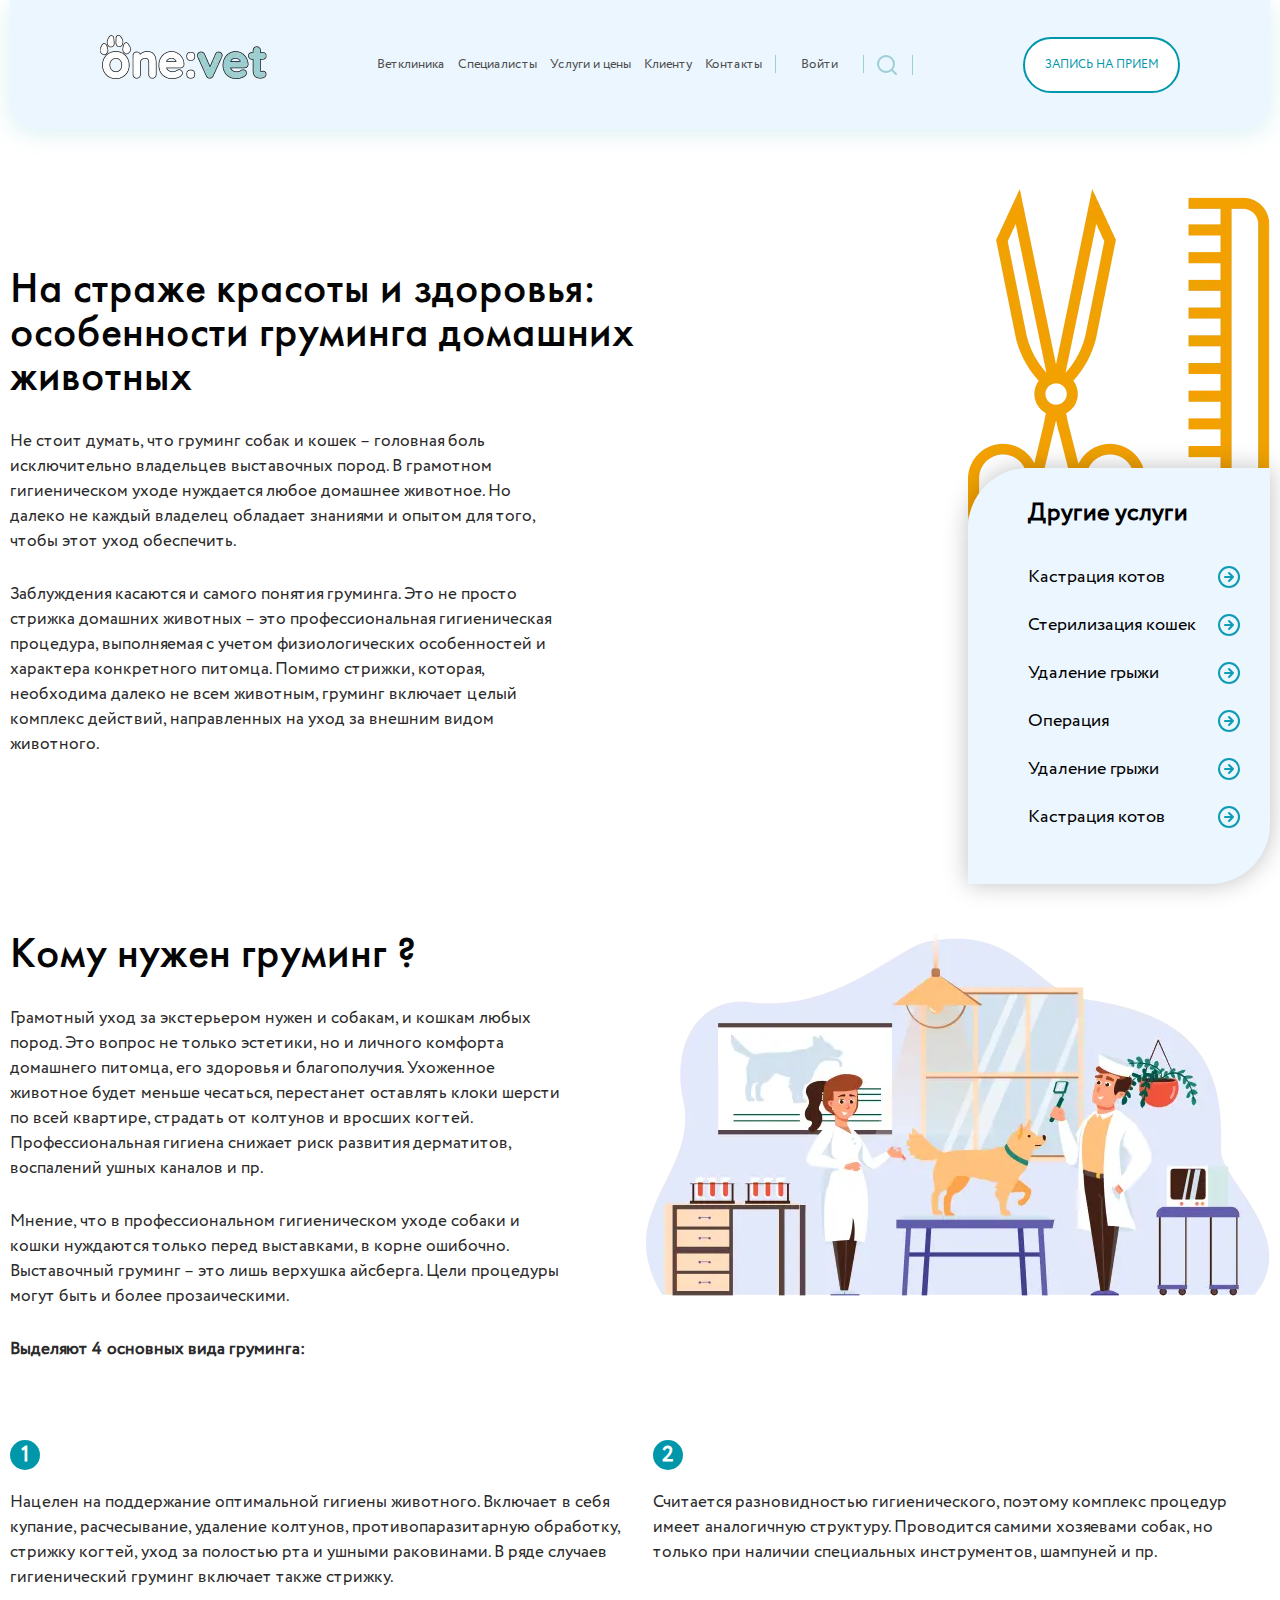
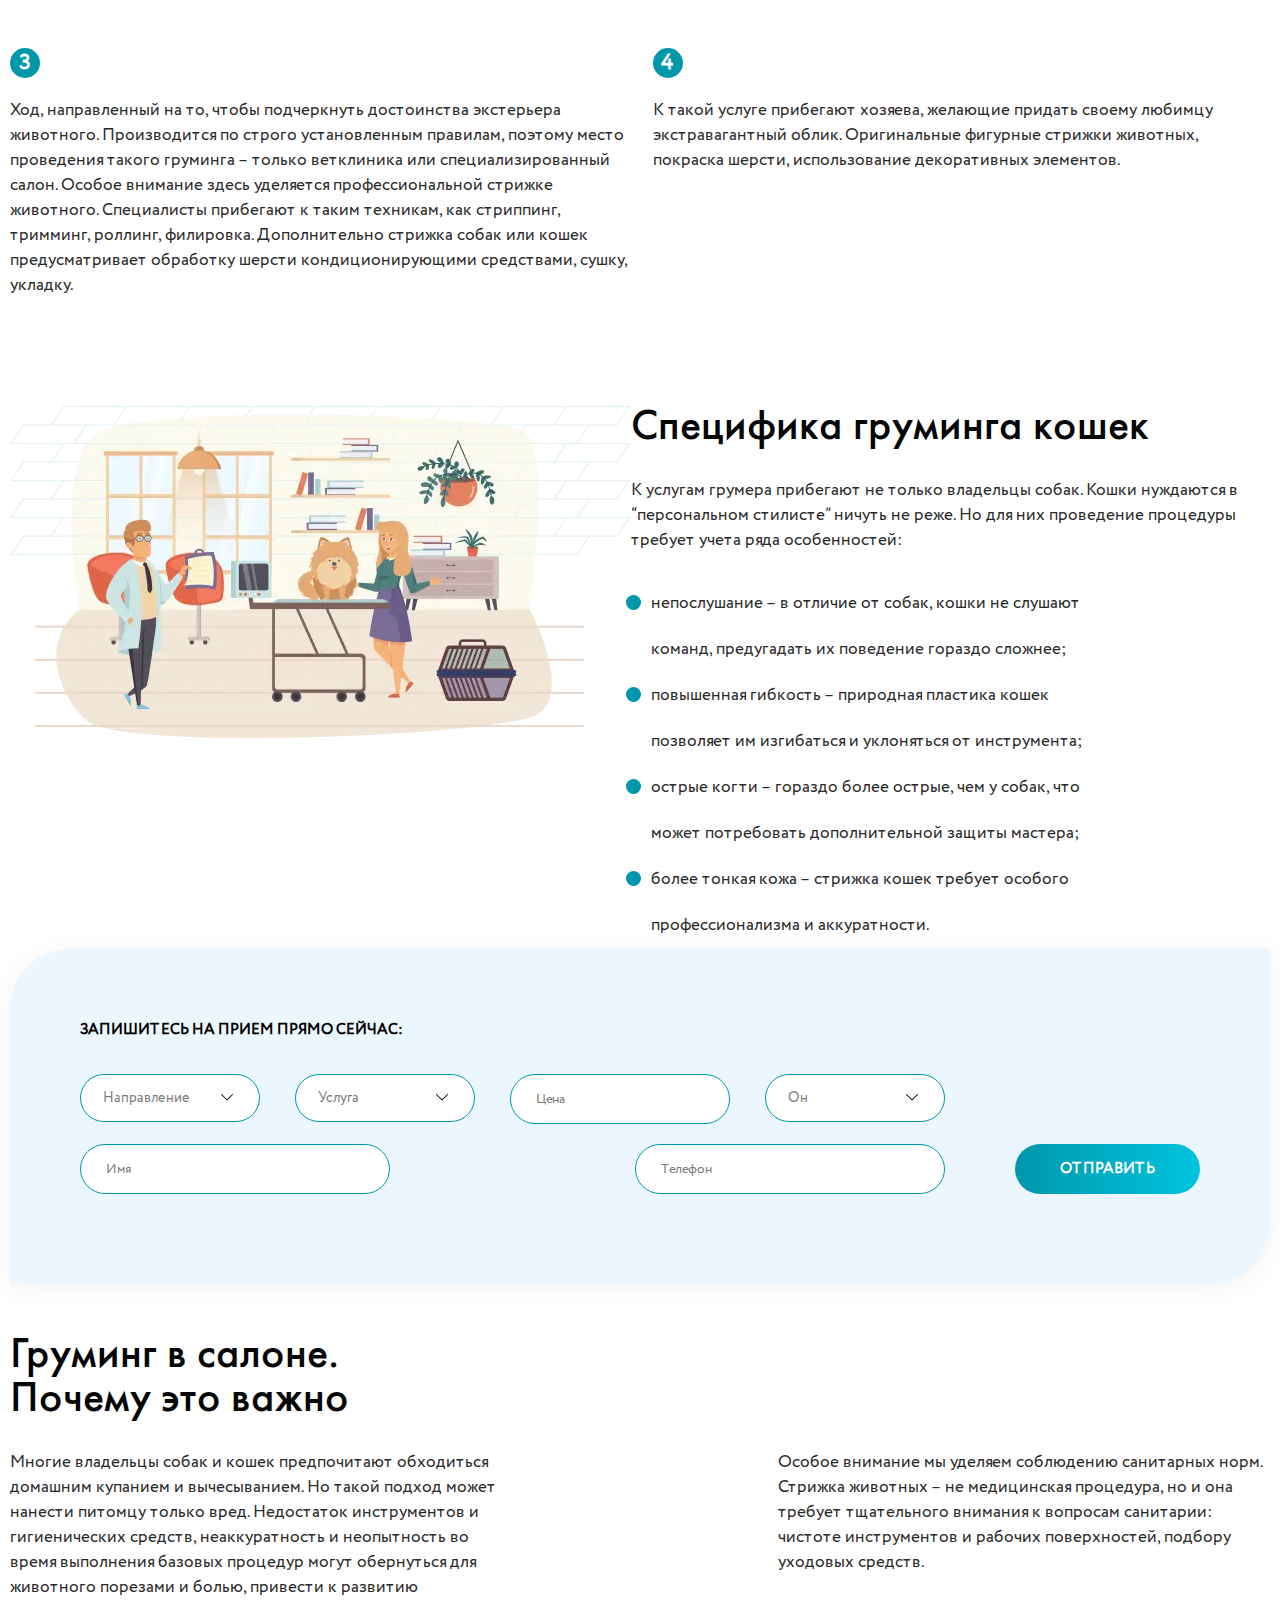
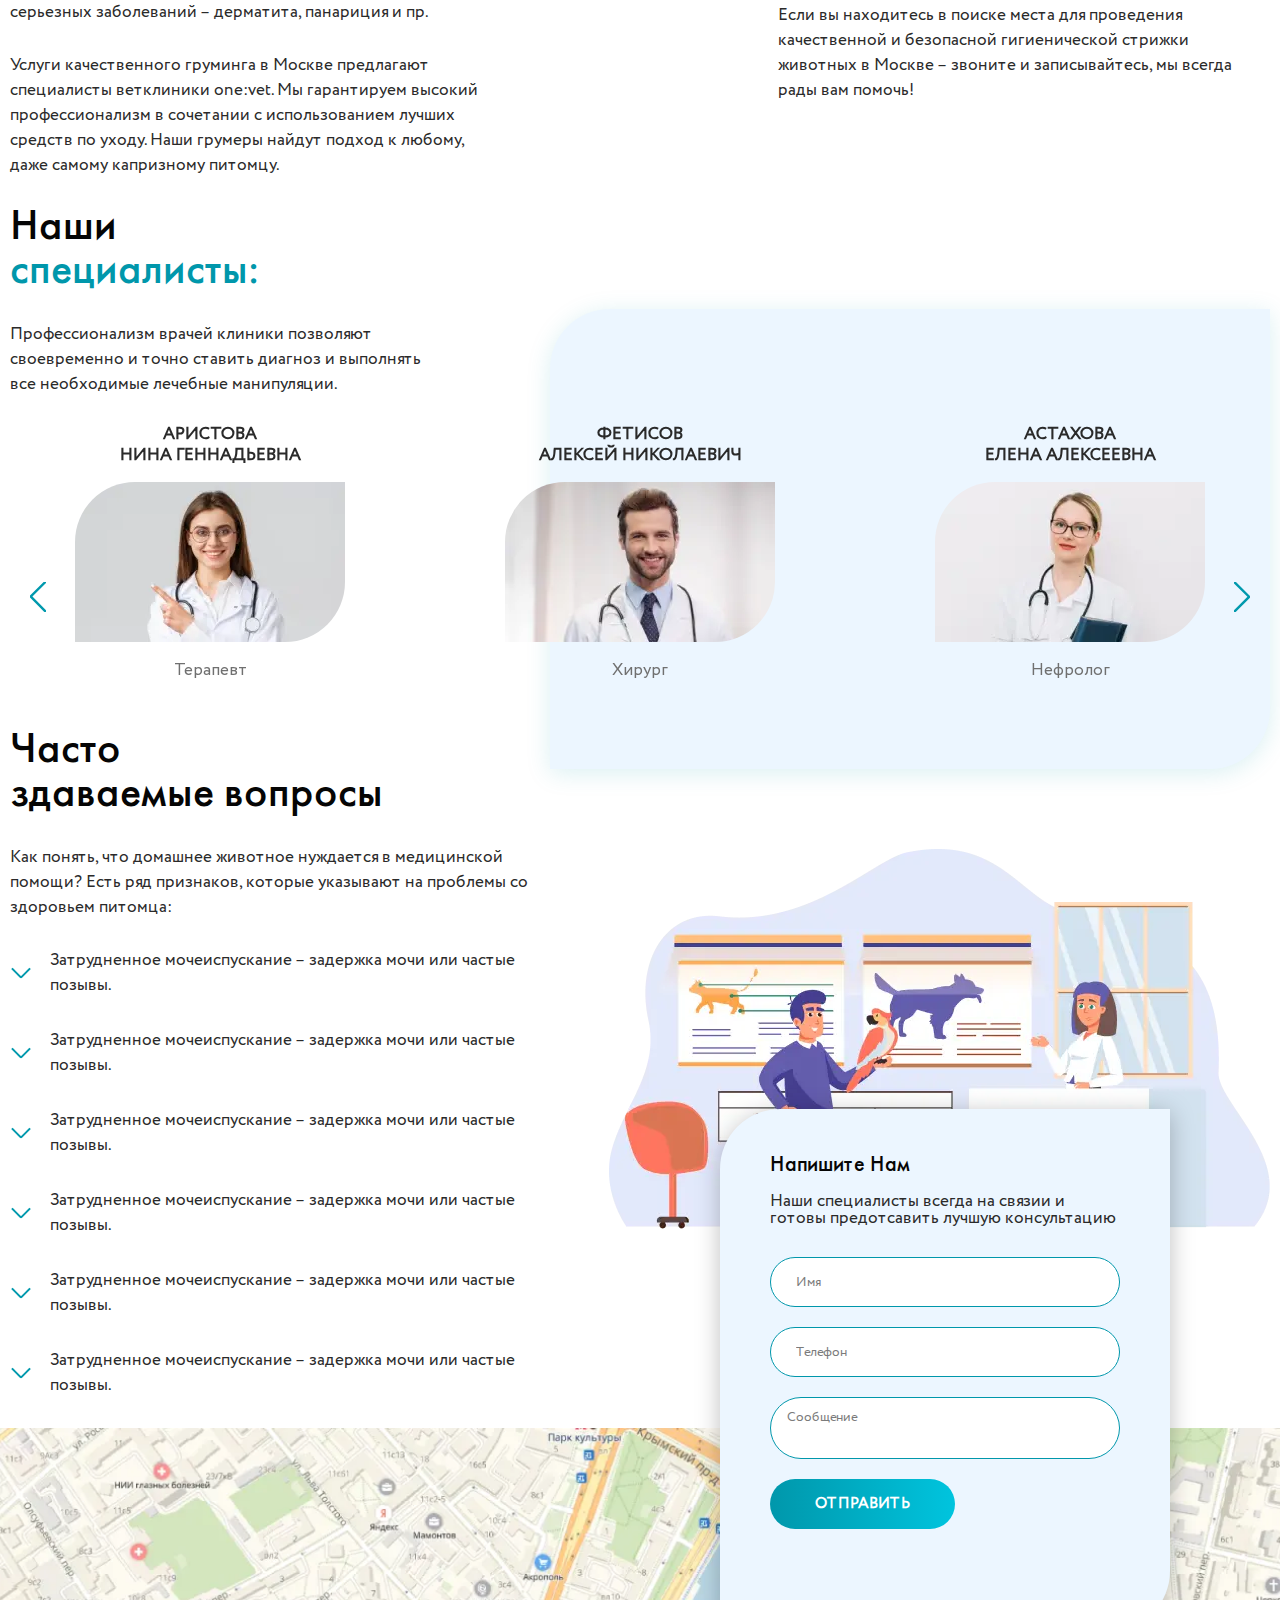
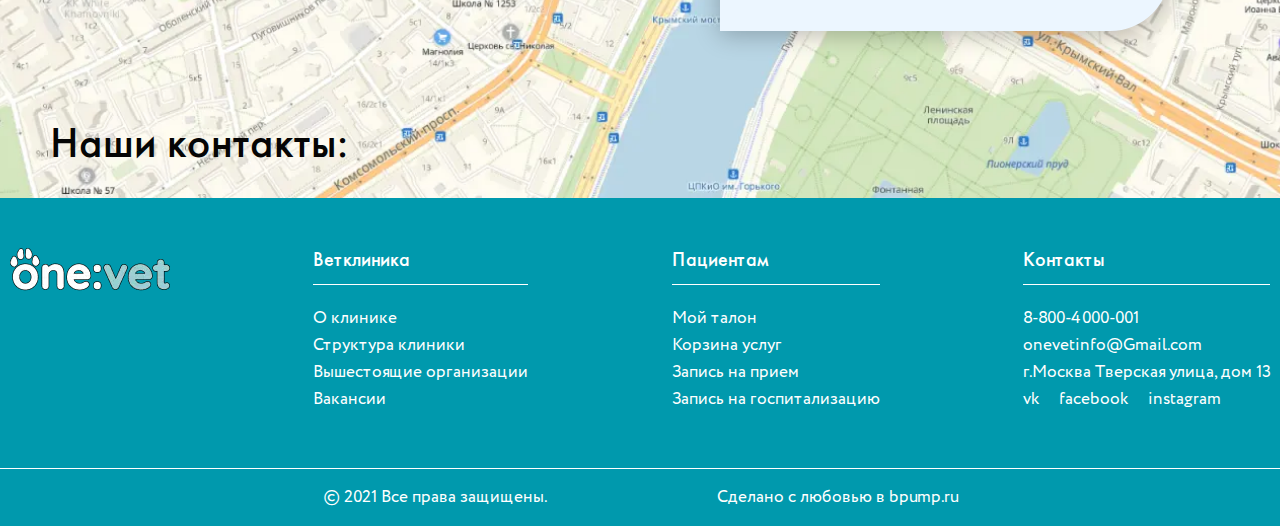
==== commit 95e51e66: "утв ща зкщоусе" ====
--- a/gruming.html
+++ b/gruming.html
@@ -590,30 +590,7 @@
 		</div> 	</div> </footer>-	</div>-	<div class="popup popup_popup">-	<div class="popup__content">-		<div class="popup__body">-			<div class="popup__close"></div>-		</div>-	</div>-</div>-<div class="popup popup_massagename-message">-	<div class="popup__content">-		<div class="popup__body">-			<div class="popup__close"></div>-		</div>-	</div>-</div>-<div class="popup popup_video">-	<div class="popup__content">-		<div class="popup__body">-			<div class="popup__close popup__close_video"></div>-			<div class="popup__video _video"></div>-		</div>-	</div>-</div>-+	</div>	 	<!-- Swiper --> <!-- <script src="https://unpkg.com/swiper/swiper-bundle.min.js"></script> --> <script src="js/vendors.min.js"></script>